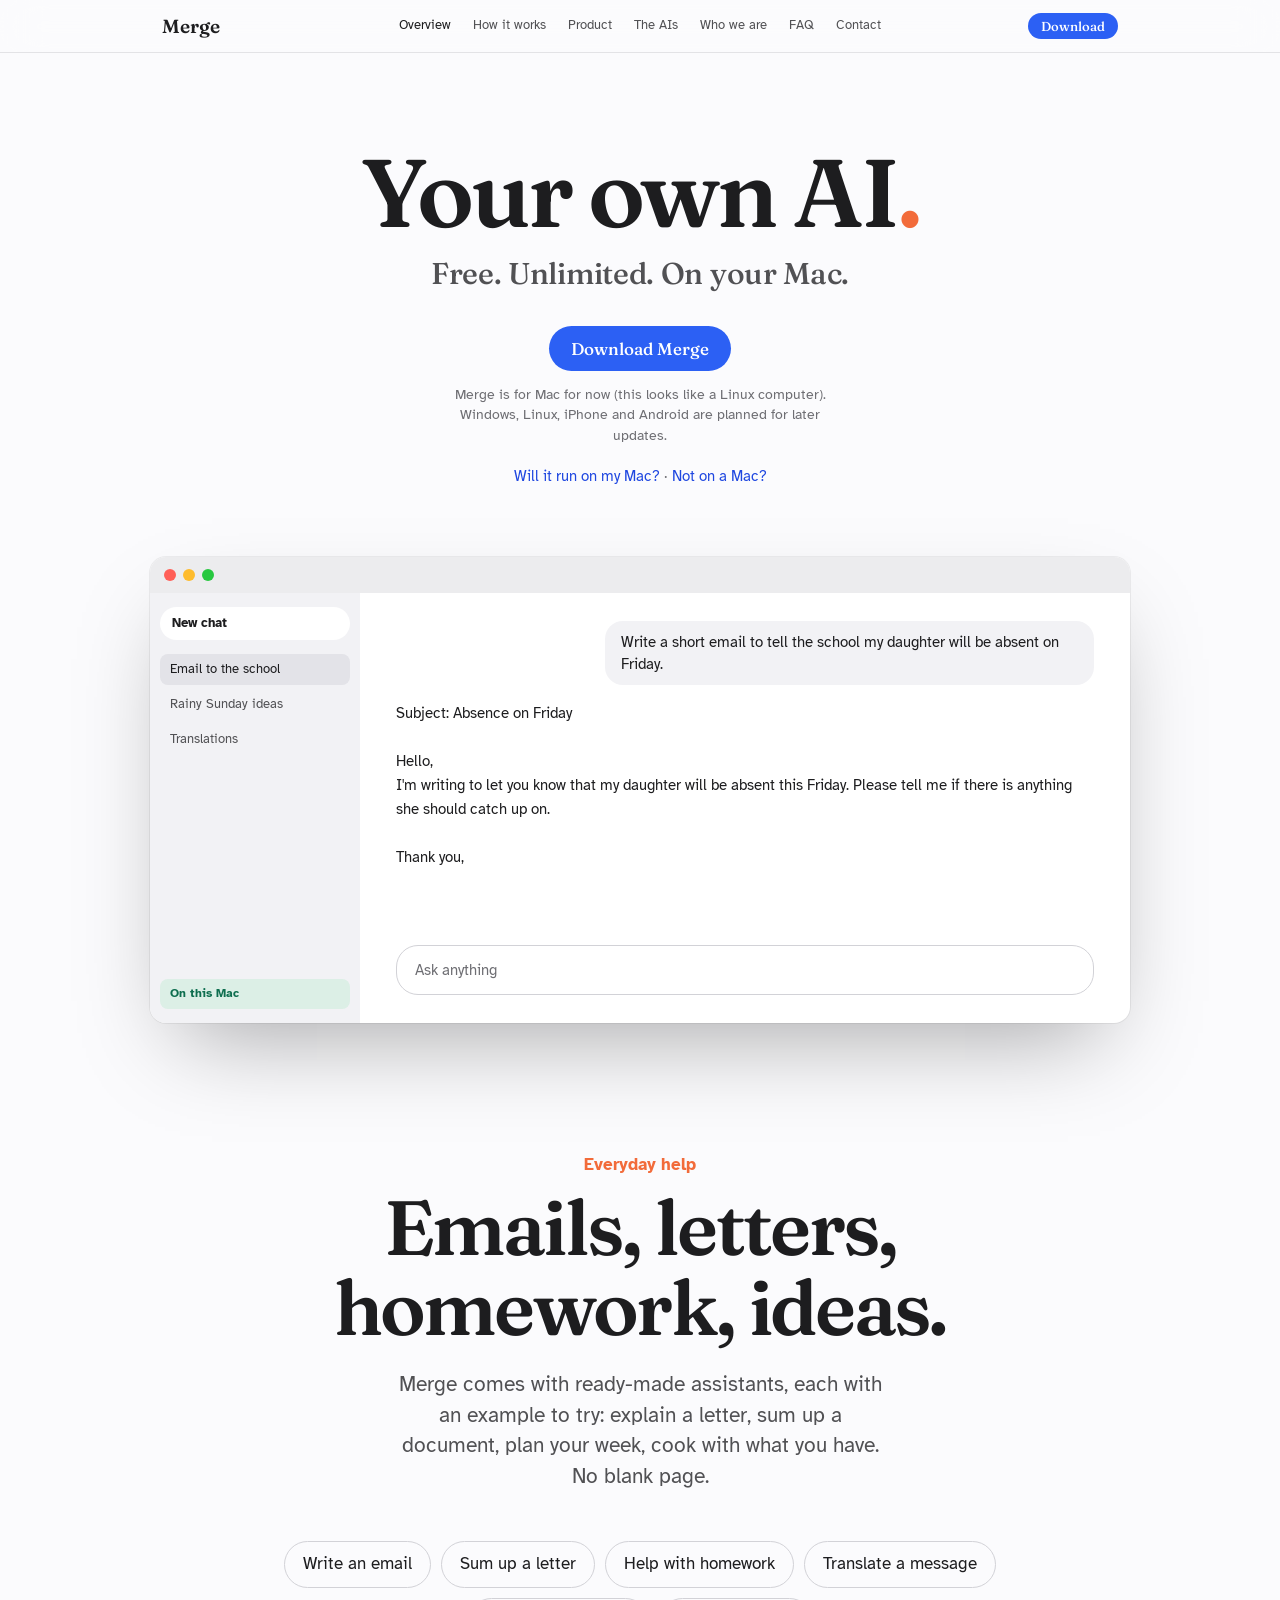
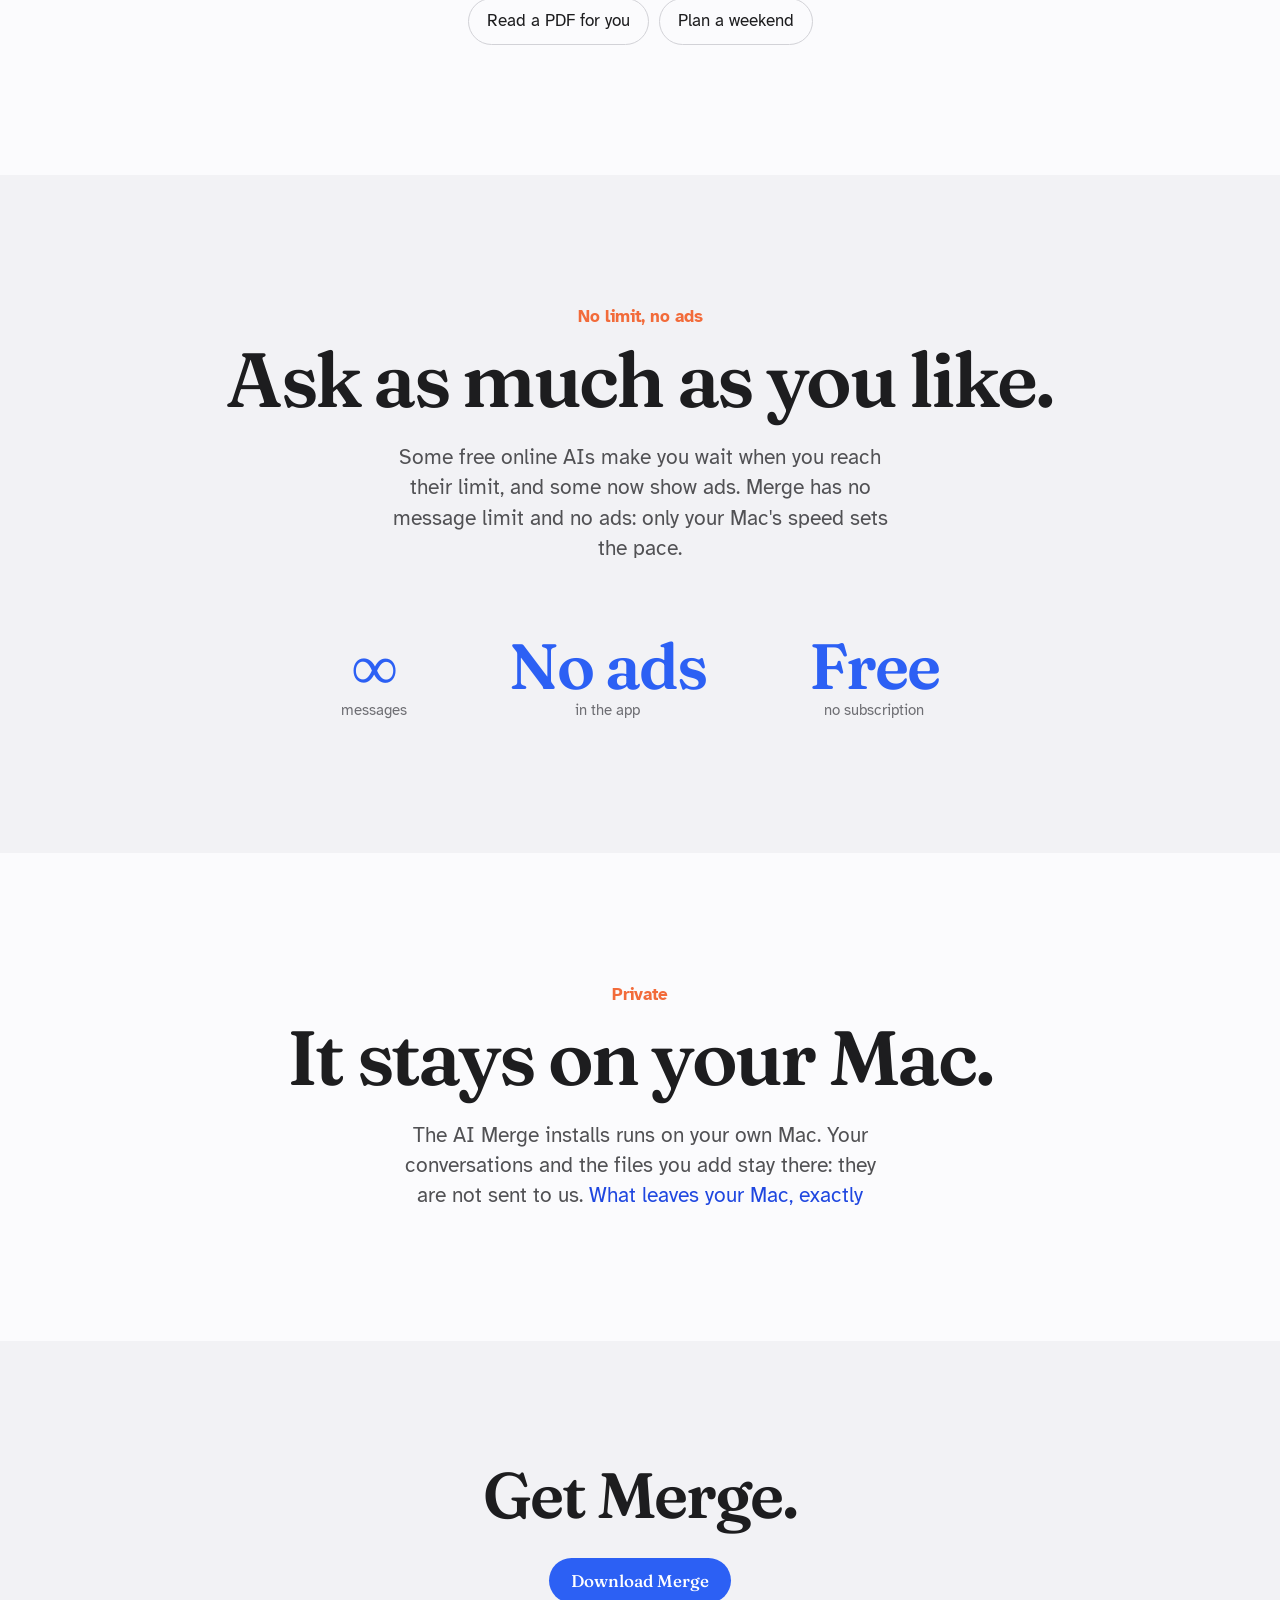
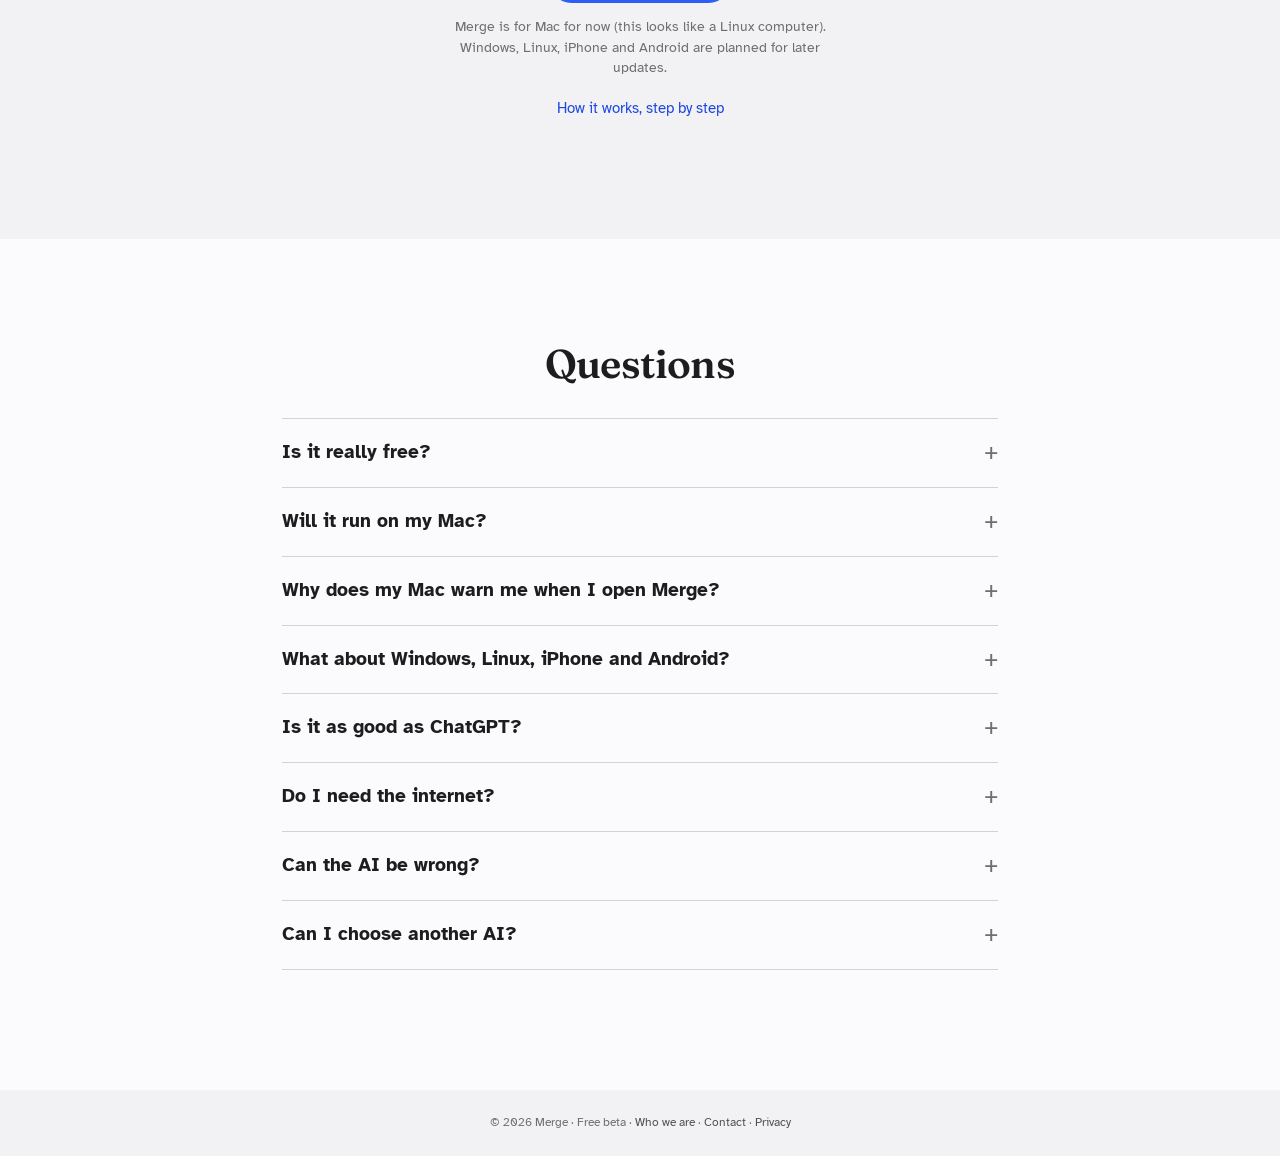
==== Site/index.html @ eee529d0 "Merge website and beta 0.1" ====
<!doctype html>
<html lang="en">
<head>
<meta charset="utf-8">
<meta name="viewport" content="width=device-width, initial-scale=1, viewport-fit=cover">
<title>Merge · Your own AI</title>
<meta name="description" content="Merge puts a free AI on your Mac. It checks your Mac, suggests the AI that suits it, and installs it. No subscription, no message limit.">
<link rel="icon" type="image/png" sizes="32x32" href="marque/icone-m-32.png">
<link rel="icon" type="image/png" sizes="180x180" href="marque/icone-m-180.png">
<link rel="icon" href="marque/icone-m.svg" type="image/svg+xml">
<link rel="shortcut icon" href="marque/icone-m.ico">
<link rel="apple-touch-icon" href="marque/apple-touch-icon.png?v=202610221938">
<link rel="stylesheet" href="base.css?v=202610221938">
<link rel="stylesheet" href="style.css?v=202610221938">
<link rel="stylesheet" href="programme.css?v=202610221938">
</head>
<body>
<a class="saut" href="#contenu">Skip to content</a>
<header class="barre">
  <div class="barre-in">
    <a class="marque" href="#accueil" aria-label="Merge, home">Merge</a>
    <nav class="liens" aria-label="Site">
      <a href="#accueil">Overview</a>
      <a href="#comment">How it works</a>
      <a href="#produit">Product</a>
      <a href="#ia">The AIs</a>
      <a href="#nous">Who we are</a>
      <a href="#accueil" data-ancre="faq">FAQ</a>
      <a href="#contact">Contact</a>
    </nav>
    <a class="btn petit" href="#installer" data-telecharger>Download</a>
  </div>
</header>

<main id="contenu">

<section id="vue-accueil" class="vue" data-titre="Your own AI" aria-label="Home page">
  <div class="hero">
    <h1>Your own AI<span class="point">.</span></h1>
    <p class="sous">Free. Unlimited. On your Mac.</p>
    <div><a class="btn" href="#installer" data-telecharger>Download Merge</a></div>
    <p class="detecte" data-detecte></p>
    <p class="liens-hero"><a href="#accueil" data-ancre="faq">Will it run on my Mac?</a> · <a href="#telecharger">Not on a Mac?</a></p>
  </div>

  <div class="vitrine apparait">
    <div class="fenetre" role="img" aria-label="The Merge app: a chat where the AI answers on your own Mac">
      <div class="f-barre"><i></i><i></i><i></i></div>
      <div class="f-corps">
        <div class="f-cote"><b>New chat</b><span class="on">Email to the school</span><span>Rainy Sunday ideas</span><span>Translations</span><em>On this Mac</em></div>
        <div class="f-fil"><div class="f-moi">Write a short email to tell the school my daughter will be absent on Friday.</div>
          <div class="f-ia">Subject: Absence on Friday

Hello,
I'm writing to let you know that my daughter will be absent this Friday. Please tell me if there is anything she should catch up on.

Thank you,</div>
          <div class="f-saisie">Ask anything</div></div>
      </div>
    </div>
  </div>

    <section class="bande apparait" aria-labelledby="t-usages">
    <p class="eti">Everyday help</p>
    <h2 id="t-usages">Emails, letters, homework, ideas.</h2>
    <p>Merge comes with ready-made assistants, each with an example to try: explain a letter, sum up a document, plan your week, cook with what you have. No blank page.</p>
    <ul class="usages">
      <li>Write an email</li><li>Sum up a letter</li><li>Help with homework</li><li>Translate a message</li><li>Read a PDF for you</li><li>Plan a weekend</li>
    </ul>
  </section>

  <section class="bande grise apparait" aria-labelledby="t-limite">
    <p class="eti">No limit, no ads</p>
    <h2 id="t-limite">Ask as much as you like.</h2>
        <p>Some free online AIs make you wait when you reach their limit, and some now show ads. Merge has no message limit and no ads: only your Mac's speed sets the pace.</p>
    <div class="chiffres"><div><b>∞</b><span>messages</span></div><div><b>No ads</b><span>in the app</span></div><div><b>Free</b><span>no subscription</span></div></div>
  </section>

  <section class="bande apparait" aria-labelledby="t-maison">
    <p class="eti">Private</p>
    <h2 id="t-maison">It stays on your Mac.</h2>
    <p>The AI Merge installs runs on your own Mac. Your conversations and the files you add stay there: they are not sent to us. <a href="#confidentialite">What leaves your Mac, exactly</a></p>
  </section>

  <section class="telecharger grise" id="obtenir" aria-labelledby="t-fin">
    <h2 id="t-fin">Get Merge.</h2>
    <div><a class="btn" href="#installer" data-telecharger>Download Merge</a></div>
    <p class="detecte" data-detecte></p>
    <p class="config"><a href="#comment">How it works, step by step</a></p>
  </section>

  <section class="faq" id="faq" aria-labelledby="t-faq">
    <h2 id="t-faq">Questions</h2>
    <details><summary>Is it really free?</summary><p>Yes. Merge is free, and so are the AIs it installs: open AIs, free to use, made by companies and research labs such as Mistral AI, Google or IBM. No subscription, no ads.</p></details>
    <details><summary>Will it run on my Mac?</summary><p>Merge needs macOS 14 Sonoma or later, on a Mac with an Apple chip or an Intel chip. When you open Merge, click “Check my Mac”: it tells you, in plain words, what will be quick and what will be slow. 8 GB of memory or more is recommended.</p></details>
    <details><summary>Why does my Mac warn me when I open Merge?</summary><p>Because Merge is a free beta and we haven't paid for Apple's developer program yet ($99 a year), so Apple hasn't checked it. Your Mac then asks you to confirm that you trust it. <a href="#installer">How to open it</a>.</p></details>
    <details><summary>What about Windows, Linux, iPhone and Android?</summary><p>Merge starts on Mac. Windows, Linux, iPhone and Android are planned for later updates.</p></details>
    <details><summary>Is it as good as ChatGPT?</summary><p>No: the big online AIs are still better, especially for hard tasks. A free AI on your Mac handles many everyday tasks, and the more memory your Mac has, the better the AI it can run. This is a beta: we are still testing how well each AI does.</p></details>
    <details><summary>Do I need the internet?</summary><p>Only to download Merge and its AI. After that, Merge works offline. To get recent information, turn on “Web”: Merge then looks things up for your AI, with your OK, in the sources you choose (encyclopedia, news, science). Without it, the AI only knows what it learned when it was made.</p></details>
    <details><summary>Can the AI be wrong?</summary><p>Yes. Like every AI, it can make mistakes or make things up, and a small AI more often. Check what matters, and don't rely on it for medical, legal or money decisions.</p></details>
    <details><summary>Can I choose another AI?</summary><p>Yes. Merge suggests one and shows others that fit your Mac, with what each one does. You can change it later too. <a href="#ia">See all the AIs</a>.</p></details>
  </section>
</section>

<section id="vue-comment" class="vue" data-titre="How it works" aria-label="How it works" hidden>
  <div class="hero court">
    <p class="eti">How it works</p>
    <h1>Check, choose, install<span class="point">.</span></h1>
    <p class="sous">For the curious: what happens after you click Download.</p>
  </div>
  <section class="etapes-detail">
    <div class="etape"><span class="num">1</span><div><h2>You download Merge and open it</h2><p>A small file arrives in your Downloads. Open it.</p></div></div>
    <div class="etape"><span class="num">2</span><div><h2>You click “Check my Mac”</h2><p>Merge looks at the memory, the chip and the free space, then tells you in plain words what your Mac can do well, and what will be slow.</p></div></div>
    <div class="etape"><span class="num">3</span><div><h2>You say what you'll use it for</h2><p>Everyday life, studies, coding, work, languages, health: pick one or more. Merge suggests the AI that suits you best on your Mac, and shows a few others, with what each one does and who made it.</p></div></div>
    <div class="etape"><span class="num">4</span><div><h2>You choose where it goes</h2><p>AIs are big files. Keep them on your Mac or on an external drive.</p></div></div>
    <div class="etape"><span class="num">5</span><div><h2>You click Install</h2><p>Merge tells you the download size first. It downloads your AI from Hugging Face, the big public library of open AIs, not through our servers, and checks each file so a damaged one is never used. If the connection drops, nothing is lost: click Try again to pick up where it stopped.</p></div></div>
    <div class="etape"><span class="num">6</span><div><h2>Merge opens</h2><p>Start chatting. As much as you like.</p></div></div>
  </section>
  <section class="bande grise apparait" aria-labelledby="t-vie">
    <p class="eti">Your privacy</p>
    <h2 id="t-vie">What stays, what leaves.</h2>
    <dl class="vie">
      <div><dt>Your conversations</dt><dd>Stay on your Mac, with the AI Merge installs. The AI runs there, not on our servers.</dd></div>
      <div><dt>Your files</dt><dd>A PDF or a Word file you add is read on your Mac, never sent to us.</dd></div>
      <div><dt>No account</dt><dd>Merge needs no account, and there is no tracking inside the app.</dd></div>
    </dl>
    <p class="config"><a href="#produit" data-vue="produit" data-ancre="vie-privee">See all the privacy settings</a></p>
  </section>
  <section class="telecharger">
    <h2>Ready to try?</h2>
    <div><a class="btn" href="#installer" data-telecharger>Download Merge</a></div>
  </section>
</section>

<section id="vue-produit" class="vue" data-titre="Product" aria-label="Product" hidden>
  <div class="hero court">
    <p class="eti">Product</p>
    <h1>Everything Merge does<span class="point">.</span></h1>
    <p class="sous">A tour of Merge before you install it, in plain words. Merge is a free beta: “In the beta” means a feature is in the app you can download, and is only now being tried with real AIs. Merge starts small, on Mac, and grows with each update. For the technical details, open “Where it comes from” under each feature.</p>
  </div>
  <section class="pf-groupe"><div class="pf-dedans">
    <h2 class="produit-groupe">Getting started</h2>
    <div class="pf-vedette">
      <div class="pf"><p class="pf-etat pf-pret">In the beta</p><h3>What will you use it for?</h3><p class="pf-texte">Tell Merge what you need: everyday life, studies, coding, work, languages, health. It suggests the AI that fits your Mac and your needs best.</p><details class="pf-expert"><summary>Where it comes from</summary><p>Each answer gives points to AIs whose strengths match (writing, documents, code, translation, reasoning). The suggestion is our estimate: we have not measured the AIs ourselves yet.</p></details></div>
      <div class="pf-visuel" aria-hidden="true"><div class="fenetre maquette"><div class="f-barre"><i></i><i></i><i></i></div><div class="mq-corps"><p class="mq-titre">What will you use Merge for?</p>
        <div class="mq-puces"><span class="choisi">Everyday life</span><span>Studies</span><span>Coding</span><span>Work</span><span class="choisi">Languages</span><span>Health and fitness</span></div>
        <p class="mq-note">Suggested for you: an AI that writes well and translates.</p></div></div></div>
    </div>
    <div class="pf-liste">
      <div class="pf"><p class="pf-etat pf-pret">In the beta</p><h3>Merge sets everything up</h3><p class="pf-texte">Merge looks at your Mac, suggests the AI that should suit it best, and installs it once you agree. You can still pick another one. <a href="#comment">Step by step</a></p><details class="pf-expert"><summary>Where it comes from</summary><p>In the app, Merge reads the memory (RAM), the chip and the free disk space from the system. On the website, the preview uses an example Mac.</p><p>The AI files (GGUF format) come straight from Hugging Face, the public library of open AIs, at a fixed version, never through our servers. Each file is checked with its SHA-256 fingerprint. The AI is run by llama.cpp, an open-source engine (MIT license).</p></details></div>
    </div>
  </div></section>
  <section class="pf-groupe grise"><div class="pf-dedans">
    <h2 class="produit-groupe">Chatting with your AI</h2>
    <div class="pf-vedette">
      <div class="pf"><p class="pf-etat pf-pret">In the beta</p><h3>Your documents, with page numbers</h3><p class="pf-texte">Add a PDF or a Word file of a few pages to your question. The AI is asked to answer from it, to give the page it used, and to tell you when the document doesn't say.</p><details class="pf-expert"><summary>Where it comes from</summary><p>PDF and Word (.docx) files, and plain text files, are read inside the app, on your Mac, with no added library. PDF text is split into pages (Word files have no pages, so the AI gives the file name), and the AI is instructed to cite them: a small AI may not always do it. Scanned PDFs (pictures of pages with no text inside) can't be read yet. In this beta, the AI keeps about 8,000 “tokens” in mind (roughly 5 pages of text): a longer document is refused with a clear message.</p></details></div>
      <div class="pf-visuel" aria-hidden="true"><div class="fenetre maquette"><div class="f-barre"><i></i><i></i><i></i></div><div class="mq-corps mq-chat"><p class="mq-fichier">lease.pdf · 4 pages</p>
        <p class="mq-moi">When does the lease end, and what notice do I have to give?</p>
        <div class="mq-ia"><p><span>The lease ends on 30 June 2027.</span> <span class="mq-page">p. 3</span></p><p><span>Three months' notice, by registered letter.</span> <span class="mq-page">p. 4</span></p></div></div></div></div>
    </div>
    <div class="pf-liste">
      <div class="pf"><p class="pf-etat pf-pret">In the beta</p><h3>No message limit</h3><p class="pf-texte">Ask as many questions as you like. The only limit is the speed of your Mac.</p><details class="pf-expert"><summary>Where it comes from</summary><p>Your chats are saved on your Mac, never on our servers. You can rename, search, download (Markdown) or delete them, edit a message, or ask for a new answer.</p></details></div>
      <div class="pf"><p class="pf-etat pf-pret">In the beta</p><h3>Settings that fit each AI</h3><p class="pf-texte">Faster or more careful answers, short or long. With Merge's own AI engine, you only see the settings your AI can really use.</p><details class="pf-expert"><summary>Where it comes from</summary><p>Merge asks the engine what the AI can do (llama.cpp: its chat template and memory size; Ollama: its capabilities) and sends only matching parameters (temperature, max_tokens, reasoning_effort or chat_template_kwargs). With LM Studio or Jan, Merge can only guess from the AI's name, so all the choices stay visible. When a chat is too long for the AI's memory, the oldest messages are left out, and Merge says so.</p></details></div>
      <div class="pf"><p class="pf-etat pf-pret">In the beta</p><h3>Web search, only if you allow it</h3><p class="pf-texte">Turn on “Web” and choose the kind of sources: all, encyclopedia, news or science and health. Merge looks things up for your AI, and the answer shows its sources. Only a few search words leave your Mac.</p><details class="pf-expert"><summary>Where it comes from</summary><p>The AI never goes on the internet by itself. Your AI first turns your question into a few English search words; Merge sends only those words, from your Mac, to the sources you chose: the Wikipedia API, the GDELT Project's news API (headlines of the last 7 days, without the articles), PubMed (the US National Library of Medicine's database of medical and life-science articles) and OpenAlex (an open catalogue of scientific publications). All are official, free, and need no account. The results are given to your AI with your question, and Merge asks it to treat them as text to read, not as orders. If your AI can't pick search words, Merge doesn't search: your question itself is never sent. No key, no account, nothing goes through our servers. Each search is listed in “What leaves this device”.</p></details></div>
      <div class="pf"><p class="pf-etat pf-pret">In the beta</p><h3>Assistants for beginners</h3><p class="pf-texte">Not sure what to ask? Thirteen ready-made assistants, each with an example to try: explain a letter, sum up a document, plan your week, cook with what you have…</p><details class="pf-expert"><summary>Where it comes from</summary><p>Each assistant is a set of instructions written by Merge and given to your AI before your question. Nothing is downloaded.</p></details></div>
    </div>
  </div></section>
  <section class="pf-groupe" id="vie-privee"><div class="pf-dedans">
    <h2 class="produit-groupe">Privacy and control</h2>
    <div class="pf-vedette">
      <div class="pf"><p class="pf-etat pf-pret">In the beta</p><h3>A log of every connection the chat makes</h3><p class="pf-texte">See, in plain words, every time Merge's chat window connects to something: on your Mac, or on the internet.</p><details class="pf-expert"><summary>Where it comes from</summary><p>Every network request of the chat window is logged with its exact address and sorted by where it went (green: this device, orange: internet). What you send is never kept, only the address. You choose how long the log is kept, and you can download it (JSON). AI downloads are not listed in it yet on Mac.</p></details></div>
      <div class="pf-visuel" aria-hidden="true"><div class="fenetre maquette"><div class="f-barre"><i></i><i></i><i></i></div><div class="mq-corps"><p class="mq-titre">What leaves this device</p>
        <p class="mq-journal"><span class="pt vert"></span><span class="mq-lieu">On this device</span><span>The AI answered your question</span></p>
        <p class="mq-journal"><span class="pt vert"></span><span class="mq-lieu">On this device</span><span>Merge checked which AI is running</span></p>
        <p class="mq-journal"><span class="pt vert"></span><span class="mq-lieu">On this device</span><span>The AI wrote an answer</span></p></div></div></div>
    </div>
    <div class="pf-liste">
      <div class="pf"><p class="pf-etat pf-pret">In the beta</p><h3>Your data, your choice</h3><p class="pf-texte">Download your chats, delete them all, or delete the installed AI to free its space, whenever you want. No ads, no subscription, no account.</p><details class="pf-expert"><summary>Where it comes from</summary><p>“Download everything” gives a file (JSON) with all your chats; “Delete all chats” erases them from your Mac.</p></details></div>
    </div>
  </div></section>
  <section class="pf-groupe grise" id="plus-tard"><div class="pf-dedans">
    <h2 class="produit-groupe">Coming in an update</h2>
    <p class="pf-texte">These are built or planned, but not in the first version of Merge. They will come one by one, each checked before it reaches you.</p>
    <div class="pf-liste">
      <div class="pf"><p class="pf-etat pf-prevu">Coming in an update</p><h3>Windows, Linux, iPhone and Android</h3><p class="pf-texte">Merge starts on Mac. The other devices come next.</p></div>
      <div class="pf"><p class="pf-etat pf-prevu">Coming in an update</p><h3>More languages</h3><p class="pf-texte">Merge is in English for now. French and Spanish come next.</p></div>
      <div class="pf"><p class="pf-etat pf-prevu">Coming in an update</p><h3>Images, Excel and PowerPoint</h3><p class="pf-texte">Ask a question about a photo with an AI that can see, and add spreadsheets and slides to your questions.</p></div>
      
      <div class="pf"><p class="pf-etat pf-prevu">Coming in an update</p><h3>Voice</h3><p class="pf-texte">Listen to the answers and speak your questions.</p></div>
      <div class="pf"><p class="pf-etat pf-prevu">Coming in an update</p><h3>Packs for your job, and your own assistants</h3><p class="pf-texte">Ready-made helpers for teaching, law, code, care, quotes and invoices…, and assistants you create yourself.</p></div>
      <div class="pf"><p class="pf-etat pf-prevu">Coming in an update</p><h3>Projects and scheduled requests</h3><p class="pf-texte">Keep chats and files on the same topic together, and have a request sent at a set time.</p></div>
      <div class="pf"><p class="pf-etat pf-prevu">Coming in an update</p><h3>Family rules</h3><p class="pf-texte">A profile per child, with rules that fit their age, locked with a parent code.</p></div>
      <div class="pf"><p class="pf-etat pf-prevu">Coming in an update</p><h3>Your computer's AI on your phone</h3><p class="pf-texte">Chat with your computer's AI from your phone, with your chats on all your devices, and folders shared with friends.</p></div>
      <div class="pf"><p class="pf-etat pf-prevu">Coming in an update</p><h3>Lock your chats, and Offline only</h3><p class="pf-texte">Encrypt your chats with a secret phrase, and one switch so the chat never goes on the internet.</p></div>
      <div class="pf"><p class="pf-etat pf-prevu">Not built yet</p><h3>One AI for the whole home</h3><p class="pf-texte">A small box bought once, that runs a bigger AI for the whole family.</p></div>
      <div class="pf"><p class="pf-etat pf-prevu">Not built yet</p><h3>Tools from the community</h3><p class="pf-texte">A catalogue of tools made by developers for every job, each reviewed by us before it is offered in Merge. You will choose what to add.</p></div>
    </div>
  </div></section>
  <section class="telecharger">
    <h2>Want to try it?</h2>
    <div><a class="btn" href="#installer" data-telecharger>Download Merge</a></div>
  </section>
</section>

<section id="vue-ia" class="vue" data-titre="The AIs" aria-label="The AIs" hidden>
  <div class="hero court">
    <p class="eti">The AIs</p>
    <h1>Merge picks one for you<span class="point">.</span></h1>
    <p class="sous">Here are the free AIs Merge knows, sorted by the Mac they need. You can always choose another one. Some of them can also see images: Merge will use this in an update.</p>
  </div>
  <div class="ia-barre" role="search">
    <label class="ia-loupe"><span class="cache-ecran">Search the AIs</span><input id="ia-cherche" type="search" placeholder="Search" autocomplete="off"></label>
    <label class="ia-menu"><span>Good at</span><select id="ia-usage"></select></label>
    <label class="ia-menu"><span>Made in</span><select id="ia-pays"></select></label>
    <label class="ia-menu"><span>Sort by</span><select id="ia-tri"></select></label>
    <p class="ia-compte" id="ia-compte" aria-live="polite"></p>
  </div>
  <div id="ia-liste" class="ia-liste"></div>
  <dialog class="ia-fiche" id="ia-fiche" aria-labelledby="ia-fiche-titre"><div id="ia-fiche-corps"></div></dialog>
</section>

<section id="vue-nous" class="vue" data-titre="Who we are" aria-label="Who we are" hidden>
  <div class="hero court">
    <p class="eti">Who we are</p>
    <h1>Good AI can be free. It should stay free<span class="point">.</span></h1>
    <p class="sous">Why Merge exists, how it works, and where it is going.</p>
  </div>
  <section class="nous">
    <h2>Hi, I'm Matthew</h2>
    <p>I'm a student with a passion for new technology and artificial intelligence, and I'm building Merge. It started with something I kept seeing: people paying for an AI every month, or putting up with limits and ads, without knowing that excellent AIs are now free, open, and able to run on the computer they already own.</p>
    <p>You don't need AI every day. But there are moments when it makes a real difference: a letter to write, a document to understand, a lesson to revise, a question late at night. My goal is simple: put that help within everyone's reach, whatever their budget and whatever their device.</p>

    <h2>What Merge does, and what it doesn't</h2>
    <p>Merge doesn't build AIs. Labs and research teams around the world publish open AIs that anyone may use, each under its own license. Merge finds the one that should suit your device and your needs, by our honest estimate, installs it, then gets out of the way. You can always choose another one, and see who made each AI and where it comes from.</p>


    <h2>How Merge pays for itself</h2>
    <p>Today, it doesn't. Merge is completely free: no subscription, no ads, no account needed, no message limit. Later, we plan to offer optional things you pay for once, such as the home box described below, never a subscription. The plan is for the app to stay free.</p>

        <h2>A beta, said plainly</h2>
    <p>This first version is a free beta, for people who like to try things early. It has not been reviewed by outside experts yet. We plan to have lawyers review what Merge promises and how it handles your data, and security experts review the app and its downloads. When they have, we will say who checked what.</p>
    <p>Until then, here is what we can say for sure: Merge needs no account, shows no ads, and doesn't send your conversations or your files to us. If something goes wrong, <a href="#contact">tell us</a>: we read everything.</p>

    <h2>Where we're going</h2>
    <p>Merge starts small: one free AI on your Mac. Then, update after update, we plan to add Windows, Linux, iPhone and Android, more languages, and the features listed in “Coming in an update”. We will always say clearly what works and what doesn't. Two principles will not change: your AI runs on hardware you own, and nothing leaves it without your OK. No subscription, ever.</p>

    <h3>A personal AI server for your home</h3>
    <p>Later, we plan for a computer you already have to serve the whole household, each person with their own chats, on their phone too. Then a small box bought once could do the same with a much larger AI, so that even a small phone gets its answers.</p>
    <p class="config"><a href="#produit" data-vue="produit" data-ancre="plus-tard">See what comes next</a></p>

    <h3>Connected devices, and tools built by the community</h3>
    <p>We then want to develop a range of connected devices with sensors, such as a health wristband, designed to work with your own AI, with your data staying on your devices.</p>
    <p>We also want to open Merge to communities of developers, so that the best minds in AI can build the best tools: new skills for your AI, tools for every profession, models for these devices. You will choose what to install. Before any of these tools is offered for download in Merge, we will review it. That way, the best of the AI community reaches everyone, safely.</p>

    <p class="signe">Matthew Pagniez, founder of Merge</p>
    <p class="config"><a href="#contact">Contact us</a></p>
  </section>
</section>

<section id="vue-contact" class="vue" data-titre="Contact" aria-label="Contact" hidden>
  <div class="hero court">
    <p class="eti">Contact</p>
    <h1>Write to us<span class="point">.</span></h1>
    <p class="sous">A question, a bug, an idea? Merge is a beta, and your messages decide what we fix first.</p>
    <div><a class="btn" href="mailto:pagniezmatthieu20@gmail.com?subject=Merge%20beta">Send an email</a></div>
    <p class="config"><span class="contact">pagniezmatthieu20@gmail.com</span></p>
  </div>
  <section class="nous">
    <h2>If something goes wrong</h2>
    <p>Tell us what you clicked, what you saw, and which Mac you have (Apple menu › About This Mac: the chip, the memory and the macOS version). A screenshot helps a lot.</p>
    <h2>A security problem?</h2>
    <p>If you think you've found a way to misuse Merge, please write to us before telling anyone else, so we can fix it first. Put “Security” in the subject.</p>
    <h2>What we do with your email</h2>
    <p>We only use it to answer you. We don't add you to a mailing list, and we don't share it. <a href="#confidentialite">Privacy</a>.</p>
  </section>
</section>

<section id="vue-confidentialite" class="vue" data-titre="Privacy" aria-label="Privacy" hidden>
  <div class="hero court">
    <p class="eti">Privacy</p>
    <h1>What leaves your Mac<span class="point">.</span></h1>
    <p class="sous">In short: your conversations and your files stay on your Mac. Here is everything, in plain words.</p>
  </div>
  <section class="nous">
    <h2>In the Merge app</h2>
    <p><b>Your conversations and the files you add</b> stay on your Mac. The AI runs there. They are not sent to us or to anyone else.</p>
    <p><b>No account, no ads, no tracking.</b> The app doesn't measure what you do in it, and doesn't send us any statistics.</p>
    <p><b>Downloading the AI.</b> When you click Install, Merge downloads the AI's files straight from Hugging Face, the public library of open AIs, not through us. Like any website, Hugging Face sees your internet address (IP address) when it sends the files. See <a href="https://huggingface.co/privacy" target="_blank" rel="noopener">Hugging Face's privacy policy</a>.</p>
    <p><b>Web search, only if you turn it on.</b> When “Web” is on (Merge asks your OK the first time), your AI first turns your question into a few search words, and Merge sends only those words, from your Mac, to the sources you chose in the “Web” menu: Wikipedia, the GDELT Project's news database, PubMed and OpenAlex. Like any website, they see the search words and your internet address. See <a href="https://foundation.wikimedia.org/wiki/Policy:Privacy_policy" target="_blank" rel="noopener">Wikipedia</a>, <a href="https://www.gdeltproject.org/about.html" target="_blank" rel="noopener">GDELT</a>, <a href="https://www.nlm.nih.gov/web_policies.html" target="_blank" rel="noopener">PubMed</a> and <a href="https://openalex.org/" target="_blank" rel="noopener">OpenAlex</a>. Your chat and your files are never sent.</p>
    <p><b>The internet otherwise.</b> Merge doesn't connect anywhere else, unless you yourself type the address of another AI program in Settings. In the app, Settings › “What leaves this device” lists every connection the chat window makes.</p>
    <p><b>Deleting everything.</b> In Settings, “Delete all chats” erases your conversations, and you can delete the installed AI to free its space. Do that before moving Merge to the Trash: the AI is a big file kept apart from the app. A few small settings and log files stay in your Library folder.</p>
    <h2>On this website</h2>
    <p>This website has no account, no ads and no tracking tools. The company that hosts it keeps the usual technical logs of visits (internet address, page, time), as every host does.</p>
    <h2>When you write to us</h2>
    <p>We keep your email only to answer you, and we don't share it.</p>
    <h2>Who it's for</h2>
    <p>Merge is meant for adults (18 and over). An AI can be wrong: don't rely on it for medical, legal or money decisions.</p>
    <h2>Your rights</h2>
    <p>The only personal data we may hold is your email, if you write to us. We use it to answer you (our legitimate interest in replying), and we delete it at the latest 12 months after our last exchange. You can ask us at any time to see it or delete it. If you are in the European Union, you can also complain to your data protection authority (in France, the CNIL). Our email is handled by Google (Gmail) and this website by its host, both in the United States.</p>
    <h2>Legal notice</h2>
    <p>Merge is published by Matthieu Pagniez, an individual, contact <span class="contact">pagniezmatthieu20@gmail.com</span>. Website host: GitHub, Inc., 88 Colin P. Kelly Jr. Street, San Francisco, CA 94107, United States.</p>
    <p>Merge is a free beta, provided “as is”, without any warranty. The AIs it installs are made by others and come with their own licenses, shown in the app and on the AIs page.</p>
    <p class="config">Last updated October 22, 2026. Questions: <a href="#contact">contact us</a>.</p>
  </section>
</section>

<section id="vue-telecharger" class="vue" data-titre="Download" aria-label="Download" hidden>
  <div class="hero court">
    <p class="eti">Download</p>
    <h1>Get Merge<span class="point">.</span></h1>
    <p class="sous">Merge is for Mac for now. Windows, Linux, iPhone and Android are planned for later updates.</p>
    <div><a class="btn" href="#installer" data-telecharger="choix">Download for Mac</a></div>
    <p class="config" data-config>Free beta for Mac: macOS 14 or later, Apple chip or Intel. 8 GB of memory or more recommended.</p>
    <p class="config"><a href="#installer">See what happens when you open Merge</a></p>
  </div>
</section>

<section id="vue-installer" class="vue" data-titre="Get Merge" aria-label="Get Merge" hidden>
    <div class="etape-appareil" data-etape-appareil>
    <div class="hero court">
      <p class="eti">Get Merge</p>
      <h1 class="titre-etape" tabindex="-1" data-app-titre>Your Mac<span class="point">.</span></h1>
      <p class="config app-choix" data-app-choix hidden></p>
      <p class="sous" data-app-sous></p>
      <ol class="app-etapes" data-app-etapes></ol>
      <div class="app-boutons"><a class="btn" href="#installer" data-app-telecharger>Download Merge for Mac</a></div>
      <p class="config" data-app-note></p>
      <p class="config"><a href="#telecharger">Not on a Mac?</a></p>
    </div>
        <section class="ouvrir-merge" id="ouvrir" aria-labelledby="t-ouvrir">
      <h2 id="t-ouvrir">The first time you open it.</h2>
      <p class="config">Merge is a free beta that Apple hasn't checked yet (that needs a $99-a-year developer account we don't have yet). So the first time, your Mac asks you to confirm that you trust it. You only do this once.</p>
      <ol class="app-etapes">
        <li><span class="num">1</span><span><b>Open the downloaded file</b><small>Merge-Mac-beta.dmg, in your Downloads. Drag Merge into the Applications folder.</small></span></li>
        <li><span class="num">2</span><span><b>Double-click Merge in Applications</b><small>Your Mac says it can't check Merge. Click Done or Cancel (not Move to Trash).</small></span></li>
        <li><span class="num">3</span><span><b>Open System Settings › Privacy &amp; Security</b><small>Scroll down to the Security section: next to “Merge was blocked”, click Open Anyway, then confirm with your password. Do it soon after step 2: the button only stays for a while.</small></span></li>
        <li><span class="num">4</span><span><b>Merge opens</b><small>Click “Check my Mac”. From now on, Merge opens normally.</small></span></li>
      </ol>
      <p class="config">On macOS 14 Sonoma, you can instead Control-click Merge in Applications, choose Open, then Open again.</p>
      <p class="config empreinte" data-app-empreinte></p>
    </section>
    <section class="dans-appli" aria-labelledby="t-appli">
      <h2 id="t-appli">Then, inside the app.</h2>
      <p class="config">This is what the app shows once it's on your Mac. Try it here: nothing is downloaded.</p>
      <div class="programme" id="programme"></div>
      <p class="config prog-note"></p>
    </section>
  </div>
</section>

</main>


<footer class="pied">© 2026 Merge · Free beta · <a href="#nous">Who we are</a> · <a href="#contact">Contact</a> · <a href="#confidentialite">Privacy</a></footer>


<script src="telechargement.js?v=202610221938"></script>
<script src="langues.js?v=202610221938"></script>
<script src="icones.js?v=202610221938"></script>
<script src="tailles.js?v=202610221938"></script>
<script src="donnees.js?v=202610221938"></script>
<script src="programme.js?v=202610221938"></script>
<script src="site.js?v=202610221938"></script>
</body>
</html>
---- Site/base.css ----
@font-face { font-family: Fraunces; font-style: normal; font-weight: 100 900; font-display: swap; src: url(polices/fraunces-latin-wght-normal.woff2) format("woff2"); unicode-range: U+0000-00FF, U+0131, U+0152-0153, U+02BB-02BC, U+02C6, U+02DA, U+02DC, U+0304, U+0308, U+0329, U+2000-206F, U+20AC, U+2122, U+2191, U+2193, U+2212, U+2215, U+FEFF, U+FFFD; }
@font-face { font-family: Fraunces; font-style: normal; font-weight: 100 900; font-display: swap; src: url(polices/fraunces-latin-ext-wght-normal.woff2) format("woff2"); unicode-range: U+0100-02BA, U+02BD-02C5, U+02C7-02CC, U+02CE-02D7, U+02DD-02FF, U+0304, U+0308, U+0329, U+1D00-1DBF, U+1E00-1E9F, U+1EF2-1EFF, U+2020, U+20A0-20AB, U+20AD-20C0, U+2113, U+2C60-2C7F, U+A720-A7FF; }
@font-face { font-family: "Atkinson Hyperlegible"; font-style: normal; font-weight: 400; font-display: swap; src: url(polices/atkinson-hyperlegible-latin-400-normal.woff2) format("woff2"); unicode-range: U+0000-00FF, U+0131, U+0152-0153, U+02BB-02BC, U+02C6, U+02DA, U+02DC, U+0304, U+0308, U+0329, U+2000-206F, U+20AC, U+2122, U+2191, U+2193, U+2212, U+2215, U+FEFF, U+FFFD; }
@font-face { font-family: "Atkinson Hyperlegible"; font-style: normal; font-weight: 400; font-display: swap; src: url(polices/atkinson-hyperlegible-latin-ext-400-normal.woff2) format("woff2"); unicode-range: U+0100-02BA, U+02BD-02C5, U+02C7-02CC, U+02CE-02D7, U+02DD-02FF, U+0304, U+0308, U+0329, U+1D00-1DBF, U+1E00-1E9F, U+1EF2-1EFF, U+2020, U+20A0-20AB, U+20AD-20C0, U+2113, U+2C60-2C7F, U+A720-A7FF; }
@font-face { font-family: "Atkinson Hyperlegible"; font-style: normal; font-weight: 700; font-display: swap; src: url(polices/atkinson-hyperlegible-latin-700-normal.woff2) format("woff2"); unicode-range: U+0000-00FF, U+0131, U+0152-0153, U+02BB-02BC, U+02C6, U+02DA, U+02DC, U+0304, U+0308, U+0329, U+2000-206F, U+20AC, U+2122, U+2191, U+2193, U+2212, U+2215, U+FEFF, U+FFFD; }
@font-face { font-family: "Atkinson Hyperlegible"; font-style: italic; font-weight: 400; font-display: swap; src: url(polices/atkinson-hyperlegible-latin-400-italic.woff2) format("woff2"); unicode-range: U+0000-00FF, U+0131, U+0152-0153, U+02BB-02BC, U+02C6, U+02DA, U+02DC, U+0304, U+0308, U+0329, U+2000-206F, U+20AC, U+2122, U+2191, U+2193, U+2212, U+2215, U+FEFF, U+FFFD; }

:root {
  --fond: #fbfbfd; --fond-2: #f2f2f5; --carte: #ffffff; --encre: #1d1d1f; --encre-2: #515154; --gris: #6e6e73; --ligne: #d2d2d7;
  --bleu: #2c60f4; --bleu-h: #1f4bd8; --lien: #1f47e0; --eti: #b93d12; --orange: #f26b3a; --choisi: #ffffff; --bleu-doux: #e8eeff;
  --ok: #0e6e4f; --ok-fond: #dcefe6; --crit: #c62f27; --crit-fond: #fbe5e3; --avis-fond: #fbf0dc; --avis: #8a4f00;
  --ombre: 0 40px 90px -30px rgba(0, 0, 0, .35), 0 0 0 1px rgba(0, 0, 0, .06);
    --titre: Fraunces, Georgia, "Times New Roman", serif;
  --texte: "Atkinson Hyperlegible", -apple-system, BlinkMacSystemFont, "Segoe UI", system-ui, sans-serif;
  color-scheme: light;
}
@media (prefers-color-scheme: dark) {
  :root {
    --fond: #1d1d1f; --fond-2: #2a2a2d; --carte: #2a2a2d; --encre: #f5f5f7; --encre-2: #e8e8ed; --gris: #a1a1a6; --ligne: #424245;
    --lien: #2997ff; --eti: #ff8a5c; --choisi: #3a3a3c; --bleu-doux: #1c2b5a;
    --ok: #3cc48d; --ok-fond: #12352a; --crit: #ff7a6e; --crit-fond: #3d1a19; --avis-fond: #3a2c10; --avis: #f2b347;
    --ombre: 0 40px 90px -30px rgba(0, 0, 0, .8), 0 0 0 1px rgba(255, 255, 255, .08);
    color-scheme: dark;
  }
}

* { box-sizing: border-box; }
[hidden] { display: none !important; }
html { scroll-padding-top: 70px; }
body { margin: 0; background: var(--fond); color: var(--encre); font: 17px/1.47 var(--texte); -webkit-font-smoothing: antialiased; }
a { color: var(--lien); text-decoration: none; }
a:hover { text-decoration: underline; }
:focus-visible { outline: 2px solid var(--bleu); outline-offset: 3px; }
[tabindex="-1"]:focus { outline: none; }
.saut { position: absolute; left: -999px; top: 8px; z-index: 50; background: var(--carte); padding: 8px 14px; border-radius: 999px; }
.saut:focus { left: 16px; }
.ico { display: inline-block; width: 1.1em; height: 1.1em; flex: none; vertical-align: -.18em; fill: none; stroke: currentColor; stroke-width: 1.8; stroke-linecap: round; stroke-linejoin: round; }
.cache-ecran { position: absolute; width: 1px; height: 1px; overflow: hidden; clip: rect(0 0 0 0); white-space: nowrap; }
.point { color: var(--orange); }

.btn { display: inline-flex; align-items: center; justify-content: center; gap: 9px; border: 0; border-radius: 980px; background: var(--bleu); color: #fff; font: 500 17px var(--titre); padding: 12px 22px; cursor: pointer; white-space: nowrap; transition: background .2s, transform .15s; }
.btn:hover { background: var(--bleu-h); text-decoration: none; }
.btn:active { transform: scale(.98); }
.btn.petit { font-size: 13px; padding: 5px 13px; }
.btn.discret { background: var(--fond-2); color: var(--encre); }
.btn.discret:hover { background: var(--ligne); }
@media (prefers-color-scheme: dark) { .btn.discret { background: #3a3a3c; } .btn.discret:hover { background: #48484a; } }
.btn[aria-disabled="true"] { opacity: .5; pointer-events: none; }
.lien-btn { border: 0; background: none; padding: 0; color: var(--lien); font: inherit; cursor: pointer; }
.lien-btn:hover { text-decoration: underline; }

:root { --eti: var(--orange); }
@media (prefers-color-scheme: dark) { :root { --eti: var(--orange); } }
---- Site/style.css ----
.barre { position: sticky; top: 0; z-index: 20; background: color-mix(in srgb, var(--fond) 78%, transparent); backdrop-filter: saturate(1.8) blur(20px); -webkit-backdrop-filter: saturate(1.8) blur(20px); border-bottom: 1px solid color-mix(in srgb, var(--ligne) 60%, transparent); }
.barre-in { max-width: 1000px; margin: 0 auto; min-height: 52px; padding: 0 max(22px, env(safe-area-inset-right)) 0 max(22px, env(safe-area-inset-left)); display: flex; align-items: center; gap: 28px; }
.marque { display: flex; align-items: center; gap: 8px; font: 600 19px var(--titre); color: var(--encre); }
.marque:hover { text-decoration: none; }
.liens { display: flex; gap: 22px; margin-left: auto; font-size: 13px; }
.liens a { color: var(--encre-2); }
.liens a:hover { color: var(--encre); text-decoration: none; }
.liens a[aria-current="page"] { color: var(--encre); }


.hero { text-align: center; padding: 90px 22px 40px; display: flex; flex-direction: column; align-items: center; }
.hero.court { padding: 90px 22px 30px; }
.hero h1 { font: 600 clamp(48px, 8vw, 96px)/1.03 var(--titre); letter-spacing: -.035em; margin: 0 0 14px; }
.hero.court h1 { font-size: clamp(42px, 6.4vw, 76px); max-width: 16ch; }
.hero .sous { font: 500 clamp(22px, 2.6vw, 30px)/1.2 var(--titre); letter-spacing: -.01em; color: var(--encre-2); margin: 0 0 34px; max-width: 26ch; }
.hero.court .sous { font-size: clamp(19px, 2vw, 23px); max-width: 44ch; }
.hero .eti, .bande .eti { font-size: 17px; font-weight: 600; color: var(--eti); margin: 0 0 10px; }
.liens-hero { margin: 18px 0 0; font-size: 15px; color: var(--gris); }

.app-etapes { list-style: none; margin: 0 auto 30px; padding: 0; max-width: 520px; display: grid; gap: 14px; text-align: left; }
.app-etapes li { display: grid; grid-template-columns: 34px minmax(0, 1fr); gap: 14px; align-items: start; font-size: 17px; }
.app-etapes .num { width: 30px; height: 30px; border-radius: 50%; display: grid; place-items: center; font: 600 15px var(--titre); background: var(--fond-2); color: var(--encre); }
.app-etapes b { display: block; }
.app-etapes small { display: block; color: var(--encre-2); font-size: 15px; }
.site-besoins { max-width: 620px; margin: 0 auto 22px; }
.app-boutons { display: flex; flex-wrap: wrap; justify-content: center; gap: 10px; }
.site-suite { display: flex; justify-content: center; gap: 10px; }
.titre-etape { font: 600 clamp(34px, 4.4vw, 52px)/1.08 var(--titre); letter-spacing: -.025em; margin: 0 0 14px; }
.etape-appareil { border-top: 1px solid var(--ligne); }
.app-choix { color: var(--encre); font-weight: 500; margin: -10px auto 26px; }
.dans-appli { text-align: center; padding: 20px 0 0; border-top: 1px solid var(--ligne); max-width: 1000px; margin: 0 auto; }
@media (max-width: 760px) { .site-besoins { grid-template-columns: minmax(0, 1fr); } }
.dans-appli h2 { font: 600 clamp(28px, 3.4vw, 40px)/1.1 var(--titre); letter-spacing: -.02em; margin: 60px 0 6px; }
.ouvrir-merge { text-align: center; padding: 20px 22px 60px; border-top: 1px solid var(--ligne); max-width: 1000px; margin: 0 auto; }
.ouvrir-merge h2 { font: 600 clamp(28px, 3.4vw, 40px)/1.1 var(--titre); letter-spacing: -.02em; margin: 60px 0 6px; }
.ouvrir-merge .config { margin-bottom: 26px; }
.ouvrir-merge .empreinte { font-size: 12px; overflow-wrap: anywhere; }

.pas-encore { color: var(--gris); font-size: 15px; white-space: nowrap; }
.detecte { color: var(--gris); font-size: 14px; margin: 14px auto 0; max-width: 46ch; }

.vitrine { padding: 30px 22px 0; }
.fenetre { max-width: 980px; margin: 0 auto; border-radius: 16px; overflow: hidden; background: #fff; box-shadow: var(--ombre); color: #1d1d1f; }
.f-barre { height: 36px; background: #ececee; display: flex; align-items: center; gap: 7px; padding: 0 14px; }
.f-barre i { width: 12px; height: 12px; border-radius: 50%; background: #ff5f57; } .f-barre i:nth-child(2) { background: #febc2e; } .f-barre i:nth-child(3) { background: #28c840; }
.f-corps { display: grid; grid-template-columns: 210px minmax(0, 1fr); height: 430px; }
.f-cote { background: #f2f2f5; padding: 14px 10px; font-size: 13px; display: flex; flex-direction: column; gap: 4px; }
.f-cote b { background: #fff; border-radius: 999px; padding: 7px 12px; margin-bottom: 10px; font-weight: 600; }
.f-cote span { padding: 6px 10px; border-radius: 8px; color: #515154; }
.f-cote span.on { background: #e3e3e8; color: #1d1d1f; }
.f-cote em { margin-top: auto; font-style: normal; color: #0e6e4f; background: #dcefe6; border-radius: 8px; padding: 6px 10px; font-weight: 600; font-size: 12px; }
.f-fil { padding: 28px 36px; display: flex; flex-direction: column; gap: 16px; font-size: 15px; min-width: 0; }
.f-moi { align-self: flex-end; background: #f2f2f5; border-radius: 18px; padding: 10px 16px; max-width: 70%; }
.f-ia { white-space: pre-line; line-height: 1.6; }
.f-saisie { margin-top: auto; border: 1px solid #d2d2d7; border-radius: 22px; padding: 13px 18px; color: #6e6e73; }

.bande { padding: 130px 22px; text-align: center; display: flex; flex-direction: column; align-items: center; }
.bande.grise { background: var(--fond-2); }
.bande h2 { font: 600 clamp(40px, 6vw, 80px)/1.04 var(--titre); letter-spacing: -.035em; margin: 0 0 22px; max-width: 16ch; }
.bande > p:not(.eti) { font-size: 21px; line-height: 1.45; color: var(--encre-2); max-width: 36ch; margin: 0; }
.chiffres { display: flex; justify-content: center; gap: clamp(30px, 8vw, 110px); margin-top: 70px; flex-wrap: wrap; }
.chiffres div { text-align: center; }
.chiffres b { display: block; font: 600 clamp(44px, 5vw, 64px)/1 var(--titre); letter-spacing: -.03em; color: var(--bleu); }
.chiffres span { font-size: 15px; color: var(--gris); }
.usages { list-style: none; display: flex; flex-wrap: wrap; justify-content: center; gap: 10px; max-width: 760px; margin: 50px 0 0; padding: 0; }
.usages li { border: 1px solid var(--ligne); border-radius: 999px; padding: 10px 18px; font-size: 17px; }

.faq { max-width: 760px; margin: 0 auto; padding: 100px 22px 120px; }
.faq h2 { font: 600 40px var(--titre); letter-spacing: -.02em; text-align: center; margin: 0 0 30px; }
.faq details { border-top: 1px solid var(--ligne); padding: 20px 0; }
.faq details:last-of-type { border-bottom: 1px solid var(--ligne); }
.faq summary { cursor: pointer; font-size: 19px; font-weight: 600; list-style: none; display: flex; justify-content: space-between; gap: 16px; }
.faq summary::-webkit-details-marker { display: none; }
.faq summary::after { content: "+"; color: var(--gris); font-weight: 400; font-size: 24px; line-height: 1; }
.faq details[open] summary::after { content: "–"; }
.faq p { color: var(--encre-2); margin: 12px 0 0; }

.telecharger { padding: 120px 22px; text-align: center; }
.telecharger.grise { background: var(--fond-2); }
.telecharger .config + .config { margin-top: 6px; }
.telecharger h2 { font: 600 clamp(36px, 5vw, 64px)/1.05 var(--titre); letter-spacing: -.03em; margin: 0 0 30px; }
.config { color: var(--gris); font-size: 15px; margin: 18px auto 0; max-width: 54ch; }

.etapes-detail { max-width: 760px; margin: 0 auto; padding: 40px 22px 110px; display: flex; flex-direction: column; }
.etape { display: grid; grid-template-columns: 56px minmax(0, 1fr); gap: 22px; padding: 30px 0; border-top: 1px solid var(--ligne); }
.etape:last-child { border-bottom: 1px solid var(--ligne); }
.etape .num { width: 44px; height: 44px; border-radius: 50%; display: grid; place-items: center; font: 600 19px var(--titre); background: var(--fond-2); color: var(--encre); }
.etape h2 { font: 600 26px/1.2 var(--titre); letter-spacing: -.015em; margin: 6px 0 8px; }
.etape p { margin: 0; color: var(--encre-2); font-size: 18px; }
.vie { display: grid; grid-template-columns: repeat(3, minmax(0, 1fr)); gap: 40px; max-width: 960px; margin: 50px 0 0; text-align: left; }
.vie dt { font: 600 20px var(--titre); margin-bottom: 8px; }
.vie dd { margin: 0; color: var(--encre-2); }

.ia-liste { max-width: 900px; margin: 0 auto; padding: 10px 22px 120px; }
.ia-groupe { margin-top: 60px; }
.ia-groupe h2 { font: 600 30px var(--titre); letter-spacing: -.02em; margin: 0 0 4px; }
.ia-groupe > p { margin: 0 0 18px; color: var(--gris); font-size: 15px; }
.ia-ligne { display: grid; grid-template-columns: minmax(0, 1fr) auto; gap: 6px 24px; align-items: center; padding: 20px 0; border-top: 1px solid var(--ligne); }
.ia-ligne:last-child { border-bottom: 1px solid var(--ligne); }
.ia-ligne h3 { font: 600 20px var(--titre); margin: 0; display: flex; align-items: center; gap: 10px; flex-wrap: wrap; }
.badge { font: 600 12px var(--texte); color: #fff; background: var(--bleu); border-radius: 999px; padding: 3px 10px; letter-spacing: 0; }
.badge.doux { color: var(--lien); background: var(--bleu-doux); }
.ia-ligne .qui { font-size: 14px; color: var(--gris); margin: 2px 0 6px; }
.ia-ligne .quoi { margin: 0; color: var(--encre-2); font-size: 16px; }
.ia-ligne .bon { margin: 6px 0 0; font-size: 14px; color: var(--encre-2); }
.ia-ligne .taille { font-size: 14px; color: var(--gris); margin: 6px 0 0; }
.ia-ligne .lien-btn { white-space: nowrap; font-size: 15px; }
.ia-note { margin: 40px 0 0; color: var(--gris); font-size: 14px; }
.ia-filtres { max-width: 900px; margin: 0 auto; padding: 0 22px; display: grid; gap: 14px; }
.ia-filtres input[type="search"] { width: 100%; border: 1px solid var(--ligne); background: var(--carte); color: var(--encre); border-radius: 12px; padding: 13px 15px; font: 17px var(--texte); }
.ia-filtres input[type="search"]:focus { outline: 2px solid var(--bleu); outline-offset: 0; border-color: transparent; }
.ia-puces { display: flex; flex-wrap: wrap; gap: 8px; }
.ia-puces button { border: 1px solid var(--ligne); background: var(--carte); color: var(--encre-2); border-radius: 999px; padding: 7px 14px; font: 500 14px var(--texte); cursor: pointer; }
.ia-puces button[aria-pressed="true"] { background: var(--bleu); border-color: var(--bleu); color: #fff; }
.ia-compte { margin: 0; color: var(--gris); font-size: 14px; }
.ia-plus { margin: 18px 0 0; }
.site-metiers { margin-top: 44px; }
.site-metiers .sous { margin-bottom: 18px; }
.ia-groupe h2 .nb { font: 500 16px var(--texte); color: var(--gris); letter-spacing: 0; margin-left: 8px; }

.nous { max-width: 680px; margin: 0 auto; padding: 10px 22px 120px; }
.nous h2 { font: 600 28px/1.2 var(--titre); letter-spacing: -.015em; margin: 48px 0 12px; text-wrap: balance; }
.nous h2:first-child { margin-top: 20px; }
.nous h3 { font: 600 21px/1.25 var(--titre); margin: 28px 0 10px; }
.nous p { color: var(--encre-2); font-size: 18px; line-height: 1.6; margin: 0 0 14px; }
.nous .signe { margin-top: 40px; font: italic 500 20px var(--titre); color: var(--encre); }

.segment { display: inline-flex; flex-wrap: wrap; justify-content: center; max-width: 100%; background: var(--fond-2); border-radius: 12px; padding: 3px; gap: 2px; margin: 0 0 26px; }
.segment button { border: 0; background: none; padding: 9px 22px; border-radius: 9px; font: 500 15px var(--titre); color: var(--encre-2); cursor: pointer; }
.segment button[aria-pressed="true"] { background: var(--choisi); color: var(--encre); box-shadow: 0 1px 3px rgba(0, 0, 0, .15); }

.compte { max-width: 480px; margin: 0 auto; padding: 10px 22px 120px; }
.c-forme h2, .c-carte h2 { font: 600 24px var(--titre); margin: 0 0 6px; }
.c-forme > p, .c-carte > p { color: var(--encre-2); margin: 0 0 20px; }
.champ { display: grid; gap: 6px; margin-bottom: 14px; text-align: left; }
.champ label { font-weight: 600; font-size: 14px; }
.champ input { border: 1px solid var(--ligne); background: var(--carte); color: var(--encre); border-radius: 12px; padding: 13px 15px; font: 17px var(--texte); }
.champ input:focus { outline: 2px solid var(--bleu); outline-offset: 0; border-color: transparent; }
.c-forme .btn { width: 100%; }
p.petit { font-size: 14px; color: var(--gris); margin: 16px 0 0; text-align: center; }
.erreur { color: var(--crit); font-size: 14px; margin: -6px 0 12px; }
.c-carte { text-align: center; }
.c-liste { list-style: none; padding: 0; margin: 0 0 24px; text-align: left; }
.c-liste li { padding: 16px 0; border-top: 1px solid var(--ligne); }
.c-liste li:last-child { border-bottom: 1px solid var(--ligne); }
.c-liste b { display: block; }
.c-liste span { color: var(--encre-2); font-size: 15px; }
.c-bas { display: flex; gap: 10px; justify-content: center; flex-wrap: wrap; }

.pied { background: var(--fond-2); color: var(--gris); font-size: 12px; padding: 24px 22px; text-align: center; }
.pied a { color: var(--encre-2); }
.pied .langues::before { content: " · "; }
.pied .langues a { text-decoration: none; letter-spacing: .04em; }
.pied .langues a:hover { text-decoration: underline; }

.js .apparait { opacity: 0; transform: translateY(30px); transition: opacity .9s cubic-bezier(.2, .7, .2, 1), transform .9s cubic-bezier(.2, .7, .2, 1); }
.js .apparait.vu { opacity: 1; transform: none; }
@media (prefers-reduced-motion: reduce) { *, *::before, *::after { animation: none !important; transition: none !important; } .js .apparait { opacity: 1; transform: none; } }

@media (max-width: 760px) {
  .segment button { padding: 8px 12px; font-size: 14px; }
  .liens { display: none; }
  .barre .btn { margin-left: auto; }
  .hero { padding-top: 60px; }
  .f-corps { grid-template-columns: minmax(0, 1fr); height: auto; min-height: 380px; }
  .f-cote { display: none; }
  .f-fil { padding: 18px; }
  .bande, .telecharger { padding: 90px 22px; }
  .bande { padding: 90px 22px; }
  .vie { grid-template-columns: minmax(0, 1fr); gap: 24px; }
  .ia-ligne { grid-template-columns: minmax(0, 1fr); }
}

.bande > .vie + p.config { margin: 48px auto 0; font-size: 17px; color: var(--gris); max-width: 54ch; }

.barre-in { display: grid; grid-template-columns: 1fr auto 1fr; }
.barre-in .marque { justify-self: start; }
.barre-in .liens { margin-left: 0; justify-self: center; }
.barre-in > .btn { justify-self: end; }

.ia-pays { display: inline-flex; gap: 8px; align-items: center; font-size: 14px; color: var(--encre-2); }

.ia-appareils { justify-self: start; margin: 0; overflow-x: auto; max-width: 100%; flex-wrap: nowrap; }
.ia-appareils button { white-space: nowrap; padding: 8px 14px; font-size: 14px; }
.ia-reglages { display: flex; flex-wrap: wrap; gap: 10px 20px; align-items: center; }
.ia-reglages .ia-compte { margin-left: auto; }
.ia-choix, .ia-tout { margin-top: 44px; }
.ia-choix h2, .ia-tout h2 { font: 600 28px var(--titre); letter-spacing: -.02em; margin: 0 0 4px; }
.ia-choix > p { margin: 0 0 18px; color: var(--gris); font-size: 15px; }
.ia-tout h2 { margin-bottom: 18px; }
.ia-grille { display: grid; grid-template-columns: repeat(auto-fill, minmax(min(100%, 260px), 1fr)); gap: 14px; }
.ia-carte { display: flex; flex-direction: column; gap: 6px; min-width: 0; padding: 18px 18px 14px; background: var(--carte); border: 1px solid var(--ligne); border-radius: 18px; }
.ia-carte.pick { border-color: var(--bleu); box-shadow: 0 0 0 1px var(--bleu) inset; }
.ia-carte-haut { display: flex; align-items: baseline; justify-content: space-between; gap: 8px; }
.ia-carte h3 { font: 600 19px/1.2 var(--titre); margin: 0; overflow-wrap: anywhere; }
.ia-carte .qui { margin: 0; font-size: 13px; color: var(--gris); }
.ia-carte .quoi { margin: 2px 0 4px; font-size: 15px; color: var(--encre-2); flex: 1; }
.ia-usages { display: flex; flex-wrap: wrap; gap: 6px; margin: 0; }
.ia-usage { display: inline-flex; align-items: center; gap: 4px; font-size: 12px; color: var(--encre-2); background: var(--fond-2); border-radius: 999px; padding: 3px 9px; }
.ia-usage .ico { width: 13px; height: 13px; }
.ia-carte-bas { display: flex; justify-content: space-between; align-items: center; gap: 10px; margin-top: 6px; padding-top: 10px; border-top: 1px solid var(--ligne); font-size: 13px; color: var(--gris); }
.ia-carte-bas .lien-btn { font-size: 14px; }
.ia-fiche { width: min(560px, calc(100% - 32px)); max-height: calc(100dvh - 40px); padding: 0; border: 0; border-radius: 22px; background: var(--carte); color: var(--encre); box-shadow: var(--ombre); }
.ia-fiche::backdrop { background: rgba(0, 0, 0, .35); }
#ia-fiche-corps { padding: 24px 26px 22px; display: grid; gap: 12px; }
.fiche-haut { display: flex; justify-content: space-between; align-items: flex-start; gap: 12px; }
.fiche-haut .eti { margin: 0 0 4px; font-size: 13px; }
.fiche-haut h2 { font: 600 30px/1.1 var(--titre); letter-spacing: -.02em; margin: 0; }
.fiche-fermer { border: 0; background: var(--fond-2); border-radius: 50%; width: 32px; height: 32px; display: grid; place-items: center; cursor: pointer; color: var(--encre-2); flex: none; }
.fiche-fermer .ico { width: 16px; height: 16px; }
#ia-fiche-corps .quoi { margin: 0; font-size: 17px; color: var(--encre-2); }
.fiche-infos { display: grid; grid-template-columns: repeat(2, minmax(0, 1fr)); gap: 10px 20px; margin: 6px 0 0; }
.fiche-infos dt { font-size: 12px; color: var(--gris); text-transform: uppercase; letter-spacing: .04em; }
.fiche-infos dd { margin: 2px 0 0; font-size: 15px; }
#ia-fiche-corps h3 { font: 600 18px var(--titre); margin: 8px 0 0; }
.fiche-appareils { list-style: none; padding: 0; margin: 0; display: grid; grid-template-columns: repeat(2, minmax(0, 1fr)); gap: 6px 20px; font-size: 14px; }
.fiche-appareils li { display: flex; justify-content: space-between; border-bottom: 1px solid var(--ligne); padding: 6px 0; }
.fiche-appareils li.non b { color: var(--gris); font-weight: 500; }
.fiche-appareils li.ok b { color: var(--ok); }
#ia-fiche-corps .petit { margin: 0; text-align: left; }
.fiche-bas { display: flex; justify-content: space-between; align-items: center; gap: 12px; flex-wrap: wrap; margin-top: 6px; }
@media (max-width: 520px) { .fiche-infos, .fiche-appareils { grid-template-columns: 1fr; } .ia-reglages .ia-compte { margin-left: 0; } }
.ia-tout h2 .nb { font: 500 16px var(--texte); color: var(--gris); letter-spacing: 0; margin-left: 8px; }

.ia-actions { display: flex; flex-direction: column; align-items: flex-end; gap: 6px; }

.barre-in > .btn { grid-column: 3; }

.ia-barre { max-width: 900px; margin: 0 auto; padding: 14px 22px; display: flex; flex-wrap: wrap; align-items: center; gap: 10px 26px;
  border-top: 1px solid var(--ligne); border-bottom: 1px solid var(--ligne); font-size: 14px; }
.ia-loupe { position: relative; flex: 1 1 180px; max-width: 240px; }
.ia-loupe input { width: 100%; border: 0; background: var(--fond-2); color: var(--encre); border-radius: 9px; padding: 8px 12px 8px 32px; font: 14px var(--texte);
  background-image: url("data:image/svg+xml,%3Csvg xmlns='http://www.w3.org/2000/svg' viewBox='0 0 24 24' fill='none' stroke='%236e6e73' stroke-width='2' stroke-linecap='round'%3E%3Ccircle cx='11' cy='11' r='7'/%3E%3Cpath d='m20 20-3.5-3.5'/%3E%3C/svg%3E");
  background-repeat: no-repeat; background-position: 10px center; background-size: 15px; }
.ia-loupe input:focus { outline: 2px solid var(--bleu); outline-offset: 0; }
.ia-menu { display: inline-flex; align-items: center; gap: 4px; color: var(--gris); }
.ia-menu select { appearance: none; -webkit-appearance: none; border: 0; background: transparent; color: var(--encre); font: 500 14px var(--texte); padding: 4px 16px 4px 2px; cursor: pointer;
  background-image: url("data:image/svg+xml,%3Csvg xmlns='http://www.w3.org/2000/svg' viewBox='0 0 24 24' fill='none' stroke='%236e6e73' stroke-width='2.4' stroke-linecap='round'%3E%3Cpath d='m6 9 6 6 6-6'/%3E%3C/svg%3E");
  background-repeat: no-repeat; background-position: right center; background-size: 12px; }
.ia-menu select:focus-visible { outline: 2px solid var(--bleu); border-radius: 6px; }
.ia-bascule { display: inline-flex; align-items: center; gap: 6px; color: var(--encre); cursor: pointer; }
.ia-barre .ia-compte { margin: 0 0 0 auto; color: var(--gris); }
@media (max-width: 640px) { .ia-loupe { max-width: none; flex-basis: 100%; } .ia-barre .ia-compte { margin-left: 0; } }
.ia-barre { gap: 10px 18px; }
.ia-loupe { max-width: 200px; }
.ia-menu select { max-width: 170px; }
.ia-barre { gap: 8px 14px; max-width: 980px; }
.ia-loupe { max-width: 170px; flex-basis: 150px; }
.ia-menu select { max-width: 150px; }
.ia-menu { gap: 6px; }
#ia-usage { width: 132px; }
#ia-pays { width: 150px; }
#ia-tri { width: 140px; }
.ia-menu select { max-width: none; padding-left: 6px; }
.ia-barre .ia-compte { min-width: 9.5em; text-align: right; white-space: nowrap; }
@media (max-width: 640px) { .ia-barre .ia-compte { text-align: left; } }
.ia-barre { max-width: 1080px; }
.ia-loupe { flex: 0 0 150px; }
#ia-pays { width: 135px; }
#ia-tri { width: 130px; }
.ia-barre .ia-compte { min-width: 7.5em; }

@media (prefers-color-scheme: dark) {
  .fenetre { background: #2c2c2e; color: #f5f5f7; box-shadow: 0 40px 90px -30px rgba(0, 0, 0, .9), 0 0 0 1px rgba(255, 255, 255, .12); }
  .f-barre { background: #3a3a3c; }
  .f-cote { background: #242426; }
  .f-cote b { background: #3a3a3c; color: #f5f5f7; }
  .f-cote span { color: #aeaeb2; }
  .f-cote span.on { background: #3a3a3c; color: #f5f5f7; }
  .f-cote em { color: #3cc48d; background: #12352a; }
  .f-moi { background: #3a3a3c; }
  .f-saisie { border-color: #48484a; color: #98989d; }
}

.pf-groupe { padding: 100px 22px; }
.pf-groupe.grise { background: var(--fond-2); }
.pf-dedans { max-width: 1080px; margin: 0 auto; }
.produit-groupe { font: 600 clamp(32px, 4.4vw, 52px)/1.06 var(--titre); letter-spacing: -.03em; margin: 0 0 40px; text-wrap: balance; }
.pf-vedette { display: grid; grid-template-columns: minmax(0, 1fr) minmax(0, 1.15fr); gap: 64px; align-items: center; }
.pf-vedette + .pf-liste { margin-top: 64px; }
.pf-vedette .pf h3 { font-size: clamp(24px, 2.6vw, 30px); }
.pf-vedette .pf-texte { font-size: 19px; }
.pf-liste { display: grid; grid-template-columns: repeat(auto-fill, minmax(min(100%, 290px), 1fr)); gap: 40px 52px; }
.pf { text-align: left; }
.pf h3 { font: 600 22px/1.22 var(--titre); letter-spacing: -.012em; margin: 6px 0 10px; }
.pf-texte { margin: 0; color: var(--encre-2); font-size: 17px; line-height: 1.47; }
.pf-etat { margin: 0; font-size: 14px; font-weight: 600; color: var(--ok); }
.pf-etat.pf-prevu { color: var(--gris); }
.pf-expert { margin-top: 12px; font-size: 15px; }
.pf-expert summary { cursor: pointer; color: var(--lien); font-weight: 600; width: fit-content; }
.pf-expert summary:hover { text-decoration: underline; }
.pf-expert p { margin: 8px 0 0; color: var(--encre-2); line-height: 1.55; border-left: 2px solid var(--ligne); padding-left: 12px; overflow-wrap: anywhere; }
@media (max-width: 760px) { .pf-groupe { padding: 72px 22px; } .pf-vedette { grid-template-columns: minmax(0, 1fr); gap: 32px; } .pf-vedette + .pf-liste { margin-top: 48px; } }

.maquette { --m-trait: #d2d2d7; --m-bulle: #f2f2f5; --m-doux: #515154; --m-pale: #6e6e73; --m-bleu: #2c60f4; --m-bleu-fond: #e8efff; --m-ok: #0e6e4f;
  max-width: none; font-size: 15px; line-height: 1.45; }
@media (prefers-color-scheme: dark) { .maquette { --m-trait: #48484a; --m-bulle: #3a3a3c; --m-doux: #aeaeb2; --m-pale: #98989d; --m-bleu: #5b8cff; --m-bleu-fond: #1c2b5a; --m-ok: #3cc48d; } }
.mq-corps { padding: 22px 24px 24px; }
.maquette p { margin: 0; }
.mq-titre { font: 600 19px var(--titre); margin-bottom: 14px !important; }
.mq-note { color: var(--m-pale); font-size: 14px; margin-top: 14px !important; }
.mq-puces { display: flex; flex-wrap: wrap; gap: 8px; }
.mq-puces span { border: 1px solid var(--m-trait); border-radius: 999px; padding: 6px 13px; font-size: 14px; }
.mq-puces span.choisi { border-color: var(--m-bleu); background: var(--m-bleu-fond); font-weight: 600; }
.mq-corps.mq-chat { display: flex; flex-direction: column; gap: 12px; }
.mq-fichier { align-self: flex-end; font-size: 13px; color: var(--m-doux); border: 1px solid var(--m-trait); border-radius: 8px; padding: 4px 9px; }
.mq-moi { align-self: flex-end; max-width: 85%; background: var(--m-bulle); border-radius: 18px; padding: 10px 16px; }
.mq-ia p + p { margin-top: 6px; }
.mq-page { display: inline-block; font-size: 13px; font-weight: 600; color: var(--m-bleu); background: var(--m-bleu-fond); border-radius: 6px; padding: 1px 7px; }
.mq-ligne { display: flex; justify-content: space-between; align-items: center; padding: 11px 0; border-top: 1px solid var(--m-trait); }
.mq-inter { width: 38px; height: 23px; border-radius: 999px; background: var(--m-trait); position: relative; flex: none; }
.mq-inter::after { content: ""; position: absolute; top: 3px; left: 3px; width: 17px; height: 17px; border-radius: 50%; background: #fff; }
.mq-inter.oui { background: var(--m-ok); }
.mq-inter.oui::after { left: 18px; }
.mq-journal { display: grid; grid-template-columns: 10px auto minmax(0, 1fr); gap: 10px; align-items: center; padding: 10px 0; border-top: 1px solid var(--m-trait); }
.mq-lieu { font-weight: 600; }
.pt { width: 10px; height: 10px; border-radius: 50%; }
.pt.vert { background: var(--m-ok); } .pt.bleu { background: var(--m-bleu); } .pt.orange { background: var(--orange); }
.schema-distant { display: grid; grid-template-columns: minmax(0, 1.2fr) minmax(0, 1fr) minmax(0, .8fr); gap: 16px; align-items: center; text-align: center; font-size: 15px; color: var(--encre-2); }
.schema-distant p { margin: 12px 0 0; }
.sd-ecran { aspect-ratio: 16 / 10; background: #fff; border: 7px solid #1d1d1f; border-radius: 12px; display: grid; place-items: center; box-shadow: var(--ombre); }
.sd-qr { width: 42%; color: #1d1d1f; background: #fff; padding: 4px; border-radius: 4px; }   .sd-pied { width: 30%; height: 9px; margin: 0 auto; background: var(--gris); border-radius: 0 0 6px 6px; }
.sd-lien { display: flex; flex-direction: column; gap: 10px; align-items: center; }
.sd-trait { width: calc(100% - 12px); margin-right: 12px; height: 2px; position: relative;
  background: repeating-linear-gradient(90deg, var(--bleu) 0 7px, transparent 7px 12px); }
.sd-trait::after { content: ""; position: absolute; right: -12px; top: 50%; transform: translateY(-50%);
  border-left: 12px solid var(--bleu); border-top: 7px solid transparent; border-bottom: 7px solid transparent; }
.sd-tel-ecran { aspect-ratio: 9 / 17; max-width: 130px; margin: 0 auto; background: #fff; border: 6px solid #1d1d1f; border-radius: 20px; padding: 10px 7px; display: flex; flex-direction: column; justify-content: flex-end; gap: 6px; box-shadow: var(--ombre); }
.sd-msg { font-size: 12px; line-height: 1.3; text-align: left; background: #f2f2f5; border-radius: 9px; padding: 5px 7px; align-self: flex-end; color: #1d1d1f; }
.sd-msg.ia { align-self: flex-start; background: transparent; border: 1px solid #d2d2d7; }
@media (prefers-color-scheme: dark) {
  .sd-ecran, .sd-tel-ecran { background: #2c2c2e; border-color: #48484a; }
  .sd-msg { background: #3a3a3c; color: #f5f5f7; } .sd-msg.ia { border-color: #48484a; background: transparent; }
}
@media (max-width: 560px) { .schema-distant { grid-template-columns: minmax(0, 1fr); } .sd-ordi { max-width: 260px; margin: 0 auto; width: 100%; } .sd-trait { width: 2px; height: 40px; margin: 0 0 12px; background: repeating-linear-gradient(180deg, var(--bleu) 0 7px, transparent 7px 12px); } .sd-trait::after { right: auto; left: 50%; top: auto; bottom: -12px; transform: translateX(-50%); border-left: 7px solid transparent; border-right: 7px solid transparent; border-top: 12px solid var(--bleu); border-bottom: 0; } }
---- Site/programme.css ----
.programme { max-width: 620px; margin: 10px auto 0; padding: 0 22px; }
.programme .fen { box-shadow: var(--ombre); }
.prog-note { text-align: center; margin: 22px auto 110px; }
.fen { background: var(--carte); border-radius: 16px; overflow: hidden; }
.fen-barre { display: flex; align-items: center; gap: 8px; padding: 11px 14px; background: var(--fond-2); border-bottom: 1px solid var(--ligne); font-size: 13px; font-weight: 600; color: var(--encre-2); }
.fen-barre .feux { display: flex; gap: 7px; }
.fen-barre .feux i { width: 12px; height: 12px; border-radius: 50%; background: #ff5f57; }
.fen-barre .feux i:nth-child(2) { background: #febc2e; } .fen-barre .feux i:nth-child(3) { background: #28c840; }
.fen-barre .titre { flex: 1; text-align: center; margin-right: 50px; }
.fen-barre.win .titre { margin-right: 0; }
.fen-barre.win .titre { text-align: left; }
.apercu { background: var(--avis-fond); color: var(--avis); font-size: 12.5px; font-weight: 600; padding: 8px 14px; text-align: center; }
.fen-corps { padding: 30px 30px 26px; }
.entete { display: flex; gap: 16px; align-items: center; margin-bottom: 22px; }
.entete .app { width: 56px; height: 56px; border-radius: 15px; background: #2c60f4; color: #fff; display: grid; place-items: center; flex: none; box-shadow: 0 8px 18px -8px rgba(44, 96, 244, .7); }
.entete .app svg { width: 36px; height: 36px; }
.fen-corps h2 { font: 600 22px var(--titre); letter-spacing: -.02em; margin: 0; }
.entete p { margin: 2px 0 0; color: var(--gris); font-size: 14px; }
.bienvenue { text-align: center; padding: 16px 0 6px; }
.bienvenue .app { width: 76px; height: 76px; border-radius: 20px; background: #2c60f4; color: #fff; display: grid; place-items: center; margin: 0 auto 18px; box-shadow: 0 14px 28px -12px rgba(44, 96, 244, .8); }
.bienvenue .app svg { width: 50px; height: 50px; }
.bienvenue h2 { font-size: 26px; margin-bottom: 8px; }
.bienvenue p { color: var(--encre-2); margin: 0 auto 26px; max-width: 34ch; }
.bienvenue .btn { font-size: 17px; padding: 14px 28px; }
.bienvenue small { display: block; margin-top: 14px; color: var(--gris); font-size: 13px; }
.bienvenue .p-langues { margin: 18px 0 0; font-size: 13px; color: var(--gris); max-width: none; }
.bienvenue .p-langues .lien-btn { font-size: 13px; }
.bienvenue .p-langues [aria-current] { color: var(--encre-2); font-weight: 600; }
.verif { list-style: none; margin: 0 0 6px; padding: 0; }
.verif li { display: grid; grid-template-columns: 26px minmax(0, 1fr) auto; gap: 12px; align-items: center; padding: 13px 0; border-top: 1px solid var(--ligne); color: var(--gris); transition: color .3s; }
.verif li:last-child { border-bottom: 1px solid var(--ligne); }
.verif li b { font-weight: 600; color: inherit; text-align: left; }
.verif li, .etapes li { text-align: left; }
.verif li .val { font-size: 14px; color: var(--encre-2); opacity: 0; transition: opacity .3s; text-align: right; }
.verif li.encours, .verif li.fait { color: var(--encre); }
.verif li.fait .val { opacity: 1; }
.rond { width: 22px; height: 22px; border-radius: 50%; border: 2px solid var(--ligne); display: grid; place-items: center; transition: border-color .3s, background .3s; }
.encours .rond { border-color: var(--bleu); border-right-color: transparent; animation: tourne .8s linear infinite; }
.fait .rond { border-color: var(--ok); background: var(--ok); color: #fff; }
.fait .rond .ico { width: 13px; height: 13px; stroke-width: 3; }
.res-titre { font: 600 22px/1.25 var(--titre); letter-spacing: -.015em; margin: 0 0 12px; }
.peut { list-style: none; margin: 0 0 22px; padding: 0; display: grid; gap: 7px; font-size: 15px; }
.peut li { display: flex; gap: 9px; align-items: baseline; }
.peut .ico { color: var(--ok); stroke-width: 2.4; transform: translateY(2px); }
.peut li.lent { color: var(--encre-2); }
.peut li.lent .ico { color: var(--avis); }
.q-sous { color: var(--encre-2); font-size: 15px; margin: 0 0 18px; }
.besoins { display: grid; grid-template-columns: repeat(2, minmax(0, 1fr)); gap: 8px; margin: 0 0 22px; }
.besoin { display: grid; grid-template-columns: 22px minmax(0, 1fr); gap: 12px; align-items: start; text-align: left; border: 1px solid var(--ligne); background: var(--carte); color: var(--encre); border-radius: 14px; padding: 14px 16px; cursor: pointer; font: inherit; transition: border-color .2s, background .2s; }
.besoin:hover { border-color: var(--gris); }
.besoin .ico { width: 20px; height: 20px; color: var(--lien); margin-top: 1px; }
.besoin b { display: block; font-size: 16px; }
.besoin small { display: block; color: var(--encre-2); font-size: 13px; margin-top: 2px; }
.besoin[aria-pressed="true"] { border-color: var(--bleu); background: var(--bleu-doux); box-shadow: inset 0 0 0 1px var(--bleu); }
.option .pour { display: block; font-size: 13px; color: var(--ok); font-weight: 600; margin: 0 0 3px; }
.choix-titre { font: 600 15px var(--texte); margin: 0 0 8px; }
.choix-ia { border: 0; margin: 0 0 14px; padding: 0; display: grid; gap: 8px; }
.option { display: grid; grid-template-columns: 22px minmax(0, 1fr); gap: 12px; align-items: start; border: 1px solid var(--ligne); border-radius: 14px; padding: 14px 16px; cursor: pointer; transition: border-color .2s, background .2s; }
.option:hover { border-color: var(--gris); }
.option:has(input:checked) { border-color: var(--bleu); background: var(--bleu-doux); box-shadow: inset 0 0 0 1px var(--bleu); }
.option input { margin: 3px 0 0; width: 18px; height: 18px; accent-color: #2c60f4; }
.option b { font-size: 16px; display: flex; align-items: center; gap: 8px; flex-wrap: wrap; }
.option .quoi { display: block; font-size: 14px; color: var(--encre-2); margin: 3px 0 4px; }
.option .infos { display: block; font-size: 13px; color: var(--encre-2); }
.dossier { display: flex; align-items: center; justify-content: space-between; gap: 10px; padding: 8px 2px; font-size: 15px; flex-wrap: wrap; }
.dossier span { display: flex; align-items: center; gap: 8px; }
.dossier select { border: 1px solid var(--ligne); background: var(--carte); color: var(--encre); border-radius: 999px; padding: 6px 12px; font: 14px var(--texte); cursor: pointer; }
.place { font-size: 13px; color: var(--gris); margin: 2px 0 18px; }
.alerte { display: flex; gap: 10px; align-items: flex-start; background: var(--crit-fond); color: var(--encre); border-radius: 12px; padding: 12px 14px; font-size: 14px; margin: 0 0 16px; }
.alerte .ico { color: var(--crit); width: 18px; height: 18px; margin-top: 2px; }
.fen-btns { display: flex; justify-content: flex-end; gap: 8px; }
.fen-btns .btn { font-size: 15px; padding: 10px 20px; }
.etapes { list-style: none; margin: 0 0 18px; padding: 0; }
.etapes li { display: grid; grid-template-columns: 26px minmax(0, 1fr); gap: 12px; align-items: start; padding: 10px 0; font-size: 15px; color: var(--gris); }
.etapes li.encours, .etapes li.fait { color: var(--encre); }
.etapes small { display: block; color: var(--gris); font-size: 13px; }
.barre-dl { display: block; height: 5px; background: var(--fond-2); border-radius: 99px; overflow: hidden; margin-top: 7px; }
.barre-dl i { display: block; height: 100%; width: 0; background: var(--bleu); border-radius: 99px; transition: width .2s linear; }
.pret { text-align: center; padding: 8px 0 2px; }
.pret .rond-ok { width: 64px; height: 64px; border-radius: 50%; background: var(--ok-fond); color: var(--ok); display: grid; place-items: center; margin: 0 auto 14px; }
.pret .rond-ok .ico { width: 30px; height: 30px; stroke-width: 2.5; }
.pret p { color: var(--encre-2); margin: 8px auto 22px; max-width: 38ch; font-size: 15px; }
.pret .fen-btns { justify-content: center; }

@keyframes tourne { to { transform: rotate(360deg); } }
.voir-tout { margin: -4px 0 14px; font-size: 14px; }
.voir-tout select { max-width: 100%; border: 1px solid var(--ligne); background: var(--carte); color: var(--encre); border-radius: 12px; padding: 8px 12px; font: 14px var(--texte); margin-top: 6px; width: 100%; }
.btn:disabled { opacity: .45; cursor: default; transform: none; }
@media (max-width: 760px) {
  .fen-corps { padding: 22px 18px; }
  .besoins { grid-template-columns: minmax(0, 1fr); }
  .programme { padding: 0 12px; }
}

.wifi { display: flex; gap: 10px; align-items: flex-start; font-size: 14px; margin: 4px 0 10px; text-align: left; }
.wifi input { margin-top: 3px; }

.option .origine { display: block; font-size: 12px; color: var(--gris, #888); margin-top: 2px; }

.prefs { margin: 4px 0 14px; font-size: 14px; text-align: left; }
.prefs summary { cursor: pointer; font-weight: 600; color: var(--lien, #0071e3); }
.prefs label { display: flex; gap: 8px; align-items: center; margin: 8px 0; }
.prefs small { display: block; color: var(--gris); margin-top: 4px; }

.lettre-m { font: 700 1em/1 var(--titre); color: #fff; }
.entete .app .lettre-m { font-size: 36px; }
.bienvenue .app .lettre-m { font-size: 50px; }

.entete .app, .bienvenue .app { background: none; box-shadow: none; }
.lettre-m { color: var(--encre); }
.entete .app .lettre-m { font-size: 44px; }
.bienvenue .app .lettre-m { font-size: 64px; }

.entete { text-align: left; }
.entete h2, .entete p { text-align: left; }
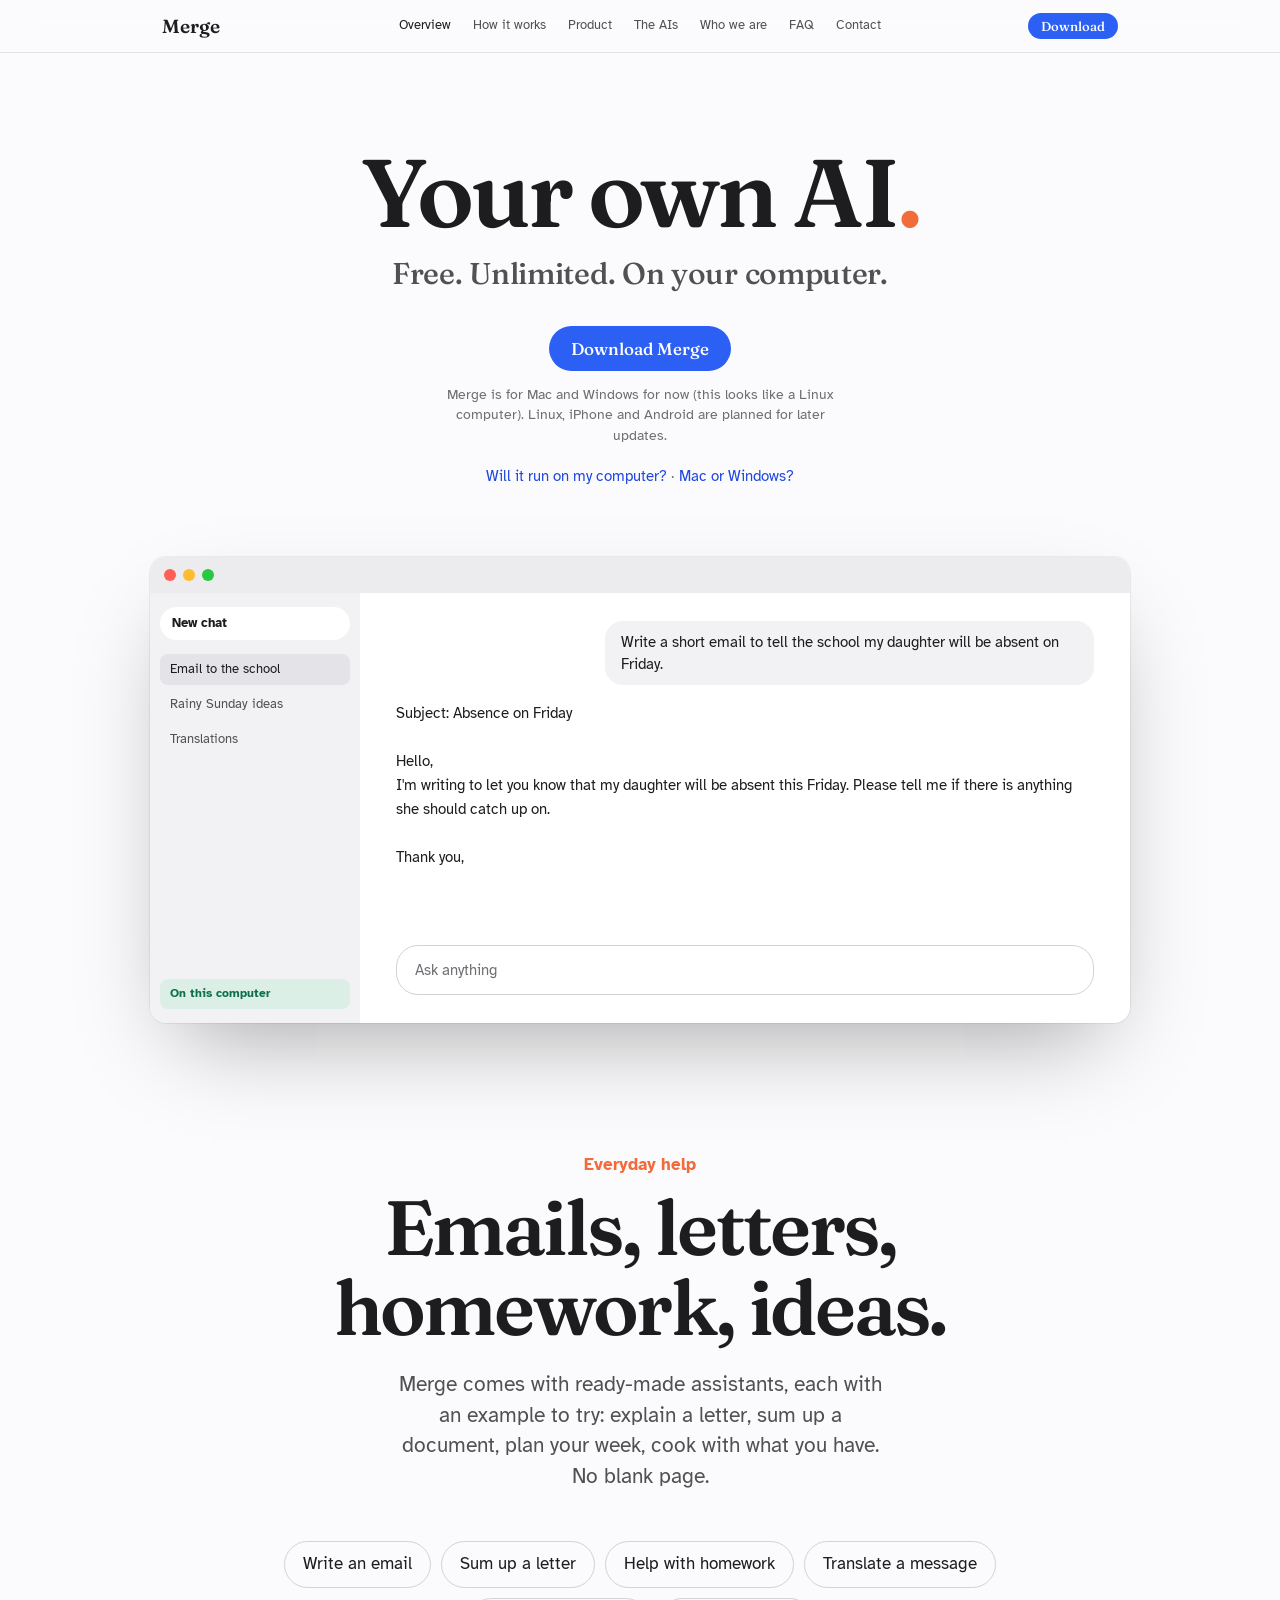
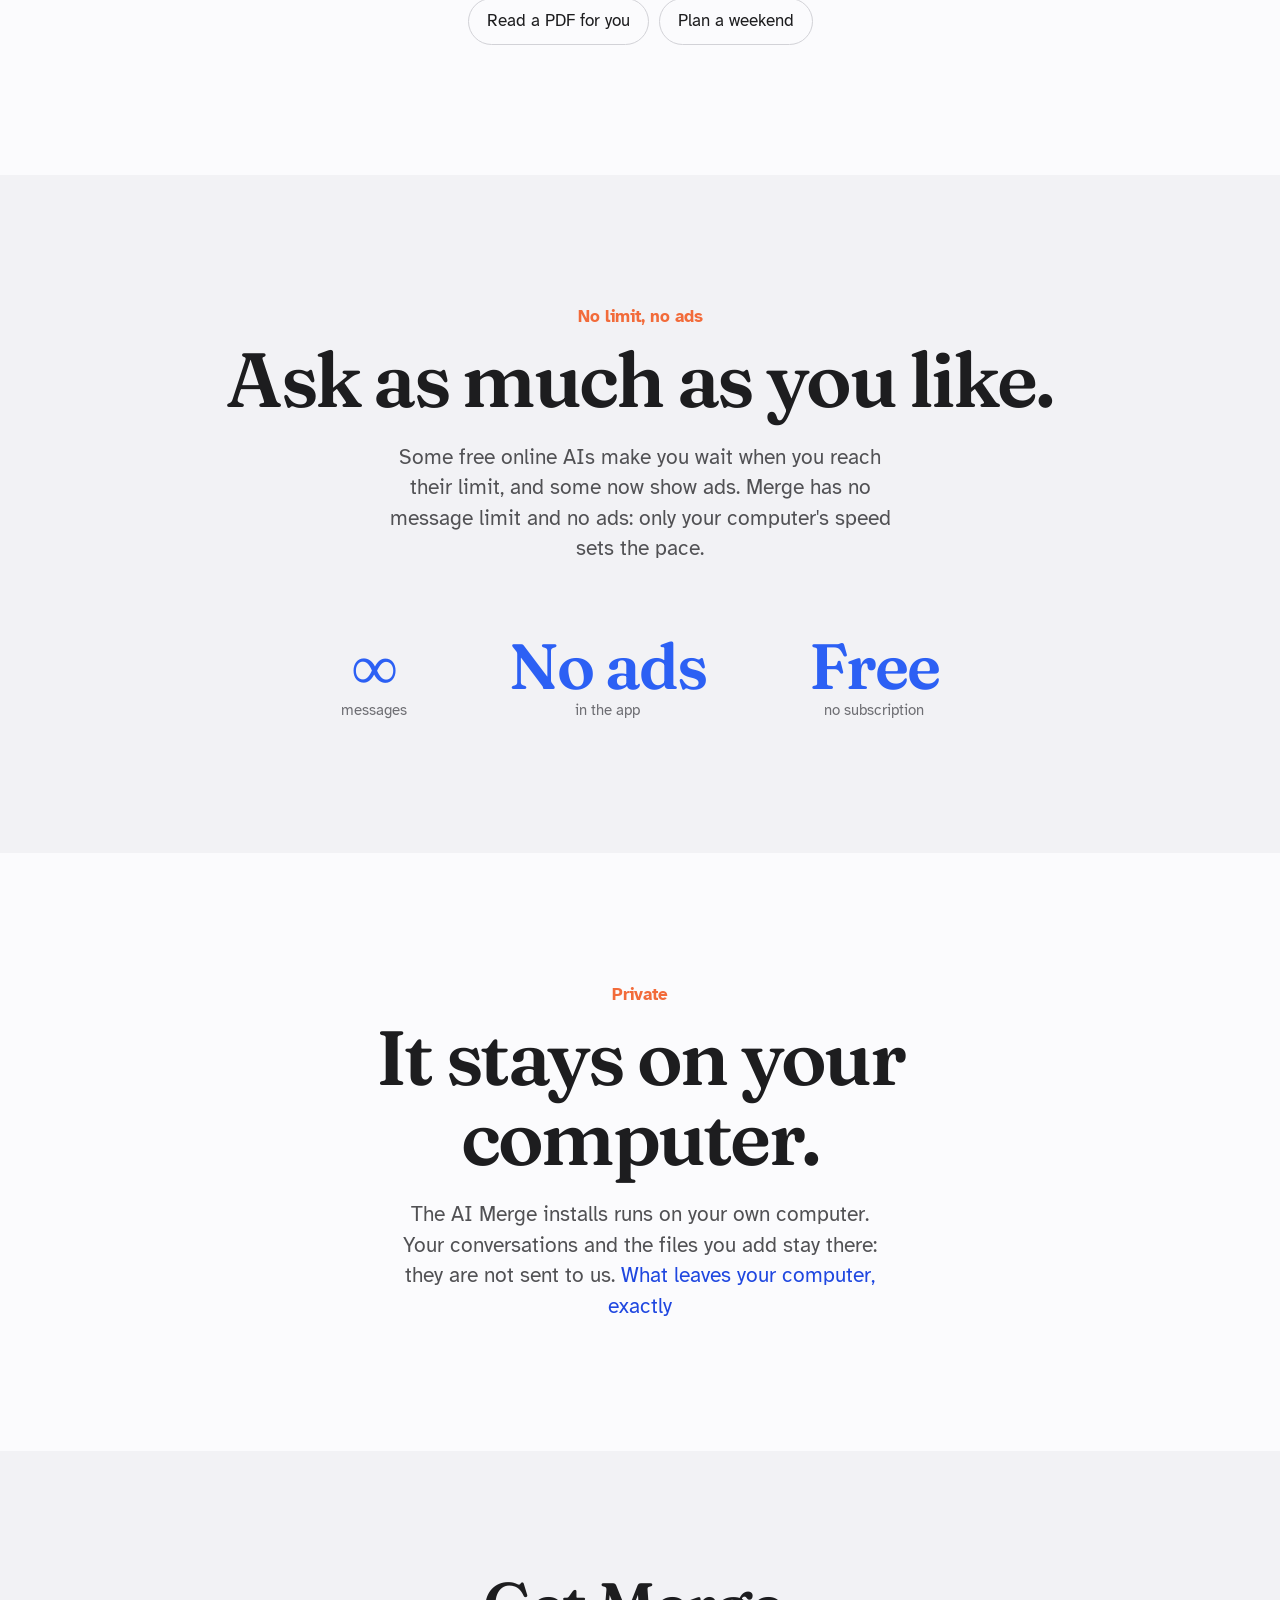
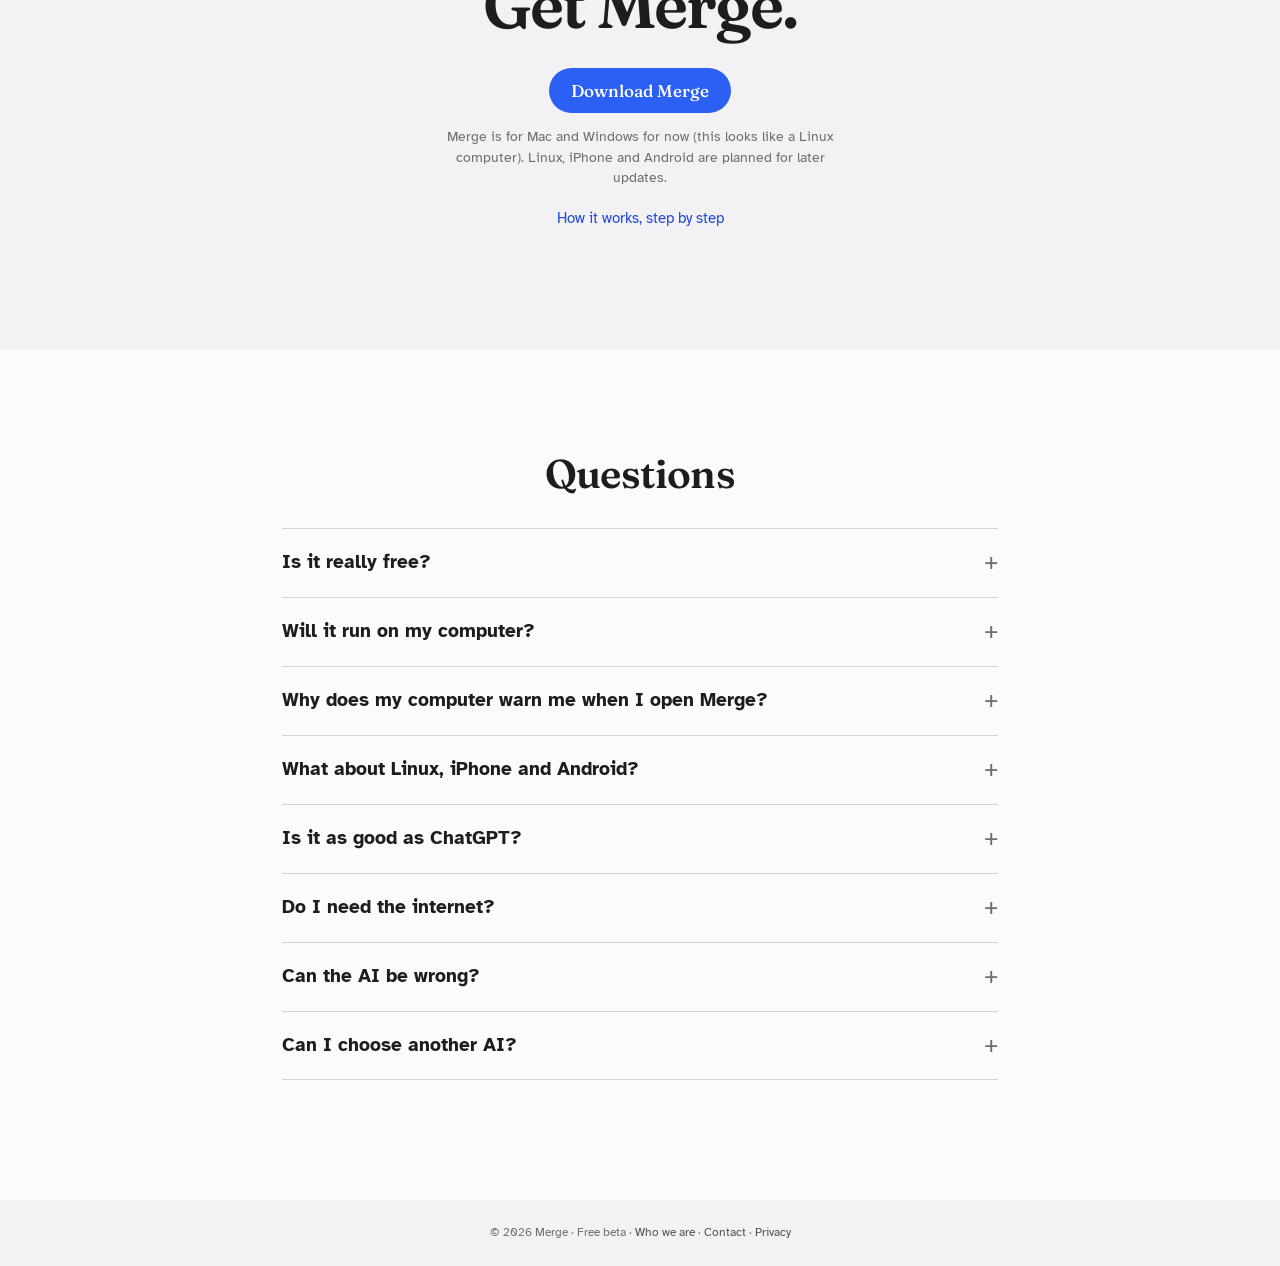
==== commit 5c5d1d64: "Add files via upload" ====
--- a/Site/index.html
+++ b/Site/index.html
@@ -4,20 +4,21 @@
 <meta charset="utf-8">
 <meta name="viewport" content="width=device-width, initial-scale=1, viewport-fit=cover">
 <title>Merge · Your own AI</title>
-<meta name="description" content="Merge puts a free AI on your Mac. It checks your Mac, suggests the AI that suits it, and installs it. No subscription, no message limit.">
+<meta name="description" content="Merge puts a free AI on your Mac or Windows PC. It checks your computer, suggests the AI that suits it, and installs it. No subscription, no message limit.">
 <link rel="icon" type="image/png" sizes="32x32" href="marque/icone-m-32.png">
 <link rel="icon" type="image/png" sizes="180x180" href="marque/icone-m-180.png">
 <link rel="icon" href="marque/icone-m.svg" type="image/svg+xml">
 <link rel="shortcut icon" href="marque/icone-m.ico">
-<link rel="apple-touch-icon" href="marque/apple-touch-icon.png?v=202610221938">
-<link rel="stylesheet" href="base.css?v=202610221938">
-<link rel="stylesheet" href="style.css?v=202610221938">
-<link rel="stylesheet" href="programme.css?v=202610221938">
+<link rel="apple-touch-icon" href="marque/apple-touch-icon.png?v=202610222039">
+<link rel="stylesheet" href="base.css?v=202610222039">
+<link rel="stylesheet" href="style.css?v=202610222039">
+<link rel="stylesheet" href="programme.css?v=202610222039">
 </head>
 <body>
 <a class="saut" href="#contenu">Skip to content</a>
 <header class="barre">
   <div class="barre-in">
+        <button type="button" class="menu-tel" aria-expanded="false" aria-controls="menu-tel" aria-label="Menu"><span></span><span></span><span></span></button>
     <a class="marque" href="#accueil" aria-label="Merge, home">Merge</a>
     <nav class="liens" aria-label="Site">
       <a href="#accueil">Overview</a>
@@ -28,8 +29,20 @@
       <a href="#accueil" data-ancre="faq">FAQ</a>
       <a href="#contact">Contact</a>
     </nav>
-    <a class="btn petit" href="#installer" data-telecharger>Download</a>
-  </div>
+    <div class="barre-droite">
+      <a class="btn petit" href="#installer" data-telecharger>Download</a>
+    </div>
+  </div>
+  <nav class="menu-tel-liste" id="menu-tel" aria-label="Site" hidden>
+    <a href="#accueil">Overview</a>
+    <a href="#comment">How it works</a>
+    <a href="#produit">Product</a>
+    <a href="#ia">The AIs</a>
+    <a href="#nous">Who we are</a>
+    <a href="#accueil" data-ancre="faq">FAQ</a>
+    <a href="#contact">Contact</a>
+    <a href="#confidentialite">Privacy</a>
+  </nav>
 </header>
 
 <main id="contenu">
@@ -37,17 +50,17 @@
 <section id="vue-accueil" class="vue" data-titre="Your own AI" aria-label="Home page">
   <div class="hero">
     <h1>Your own AI<span class="point">.</span></h1>
-    <p class="sous">Free. Unlimited. On your Mac.</p>
+    <p class="sous">Free. Unlimited. On your computer.</p>
     <div><a class="btn" href="#installer" data-telecharger>Download Merge</a></div>
     <p class="detecte" data-detecte></p>
-    <p class="liens-hero"><a href="#accueil" data-ancre="faq">Will it run on my Mac?</a> · <a href="#telecharger">Not on a Mac?</a></p>
+    <p class="liens-hero"><a href="#accueil" data-ancre="faq">Will it run on my computer?</a> · <a href="#telecharger">Mac or Windows?</a></p>
   </div>
 
   <div class="vitrine apparait">
-    <div class="fenetre" role="img" aria-label="The Merge app: a chat where the AI answers on your own Mac">
+    <div class="fenetre" role="img" aria-label="The Merge app: a chat where the AI answers on your own computer">
       <div class="f-barre"><i></i><i></i><i></i></div>
       <div class="f-corps">
-        <div class="f-cote"><b>New chat</b><span class="on">Email to the school</span><span>Rainy Sunday ideas</span><span>Translations</span><em>On this Mac</em></div>
+        <div class="f-cote"><b>New chat</b><span class="on">Email to the school</span><span>Rainy Sunday ideas</span><span>Translations</span><em>On this computer</em></div>
         <div class="f-fil"><div class="f-moi">Write a short email to tell the school my daughter will be absent on Friday.</div>
           <div class="f-ia">Subject: Absence on Friday
 
@@ -72,14 +85,14 @@
   <section class="bande grise apparait" aria-labelledby="t-limite">
     <p class="eti">No limit, no ads</p>
     <h2 id="t-limite">Ask as much as you like.</h2>
-        <p>Some free online AIs make you wait when you reach their limit, and some now show ads. Merge has no message limit and no ads: only your Mac's speed sets the pace.</p>
+        <p>Some free online AIs make you wait when you reach their limit, and some now show ads. Merge has no message limit and no ads: only your computer's speed sets the pace.</p>
     <div class="chiffres"><div><b>∞</b><span>messages</span></div><div><b>No ads</b><span>in the app</span></div><div><b>Free</b><span>no subscription</span></div></div>
   </section>
 
   <section class="bande apparait" aria-labelledby="t-maison">
     <p class="eti">Private</p>
-    <h2 id="t-maison">It stays on your Mac.</h2>
-    <p>The AI Merge installs runs on your own Mac. Your conversations and the files you add stay there: they are not sent to us. <a href="#confidentialite">What leaves your Mac, exactly</a></p>
+    <h2 id="t-maison">It stays on your computer.</h2>
+    <p>The AI Merge installs runs on your own computer. Your conversations and the files you add stay there: they are not sent to us. <a href="#confidentialite">What leaves your computer, exactly</a></p>
   </section>
 
   <section class="telecharger grise" id="obtenir" aria-labelledby="t-fin">
@@ -92,13 +105,13 @@
   <section class="faq" id="faq" aria-labelledby="t-faq">
     <h2 id="t-faq">Questions</h2>
     <details><summary>Is it really free?</summary><p>Yes. Merge is free, and so are the AIs it installs: open AIs, free to use, made by companies and research labs such as Mistral AI, Google or IBM. No subscription, no ads.</p></details>
-    <details><summary>Will it run on my Mac?</summary><p>Merge needs macOS 14 Sonoma or later, on a Mac with an Apple chip or an Intel chip. When you open Merge, click “Check my Mac”: it tells you, in plain words, what will be quick and what will be slow. 8 GB of memory or more is recommended.</p></details>
-    <details><summary>Why does my Mac warn me when I open Merge?</summary><p>Because Merge is a free beta and we haven't paid for Apple's developer program yet ($99 a year), so Apple hasn't checked it. Your Mac then asks you to confirm that you trust it. <a href="#installer">How to open it</a>.</p></details>
-    <details><summary>What about Windows, Linux, iPhone and Android?</summary><p>Merge starts on Mac. Windows, Linux, iPhone and Android are planned for later updates.</p></details>
-    <details><summary>Is it as good as ChatGPT?</summary><p>No: the big online AIs are still better, especially for hard tasks. A free AI on your Mac handles many everyday tasks, and the more memory your Mac has, the better the AI it can run. This is a beta: we are still testing how well each AI does.</p></details>
+    <details><summary>Will it run on my computer?</summary><p>Merge runs on a Mac with macOS 14 Sonoma or later (Apple chip or Intel), and on a PC with Windows 10 or 11 (64-bit, Intel or AMD processor). When you open Merge, click “Check my computer” (on a Mac, “Check my Mac”): it tells you, in plain words, what will be quick and what will be slow. 8 GB of memory or more is recommended.</p></details>
+    <details><summary>Why does my computer warn me when I open Merge?</summary><p>Because Merge is a free beta that is not signed yet: on Mac, we haven't paid for Apple's developer program ($99 a year), and on Windows, for a code-signing certificate. So the first time, your computer asks you to confirm that you trust it. <a href="#installer">How to open it</a>.</p></details>
+    <details><summary>What about Linux, iPhone and Android?</summary><p>Merge starts on Mac and Windows. Linux, iPhone and Android are planned for later updates.</p></details>
+    <details><summary>Is it as good as ChatGPT?</summary><p>No: the big online AIs are still better, especially for hard tasks. A free AI on your computer handles many everyday tasks, and the more memory your computer has, the better the AI it can run. This is a beta: we are still testing how well each AI does.</p></details>
     <details><summary>Do I need the internet?</summary><p>Only to download Merge and its AI. After that, Merge works offline. To get recent information, turn on “Web”: Merge then looks things up for your AI, with your OK, in the sources you choose (encyclopedia, news, science). Without it, the AI only knows what it learned when it was made.</p></details>
     <details><summary>Can the AI be wrong?</summary><p>Yes. Like every AI, it can make mistakes or make things up, and a small AI more often. Check what matters, and don't rely on it for medical, legal or money decisions.</p></details>
-    <details><summary>Can I choose another AI?</summary><p>Yes. Merge suggests one and shows others that fit your Mac, with what each one does. You can change it later too. <a href="#ia">See all the AIs</a>.</p></details>
+    <details><summary>Can I choose another AI?</summary><p>Yes. Merge suggests one and shows others that fit your computer, with what each one does. You can change it later too. <a href="#ia">See all the AIs</a>.</p></details>
   </section>
 </section>
 
@@ -110,18 +123,18 @@
   </div>
   <section class="etapes-detail">
     <div class="etape"><span class="num">1</span><div><h2>You download Merge and open it</h2><p>A small file arrives in your Downloads. Open it.</p></div></div>
-    <div class="etape"><span class="num">2</span><div><h2>You click “Check my Mac”</h2><p>Merge looks at the memory, the chip and the free space, then tells you in plain words what your Mac can do well, and what will be slow.</p></div></div>
-    <div class="etape"><span class="num">3</span><div><h2>You say what you'll use it for</h2><p>Everyday life, studies, coding, work, languages, health: pick one or more. Merge suggests the AI that suits you best on your Mac, and shows a few others, with what each one does and who made it.</p></div></div>
-    <div class="etape"><span class="num">4</span><div><h2>You choose where it goes</h2><p>AIs are big files. Keep them on your Mac or on an external drive.</p></div></div>
-    <div class="etape"><span class="num">5</span><div><h2>You click Install</h2><p>Merge tells you the download size first. It downloads your AI from Hugging Face, the big public library of open AIs, not through our servers, and checks each file so a damaged one is never used. If the connection drops, nothing is lost: click Try again to pick up where it stopped.</p></div></div>
+    <div class="etape"><span class="num">2</span><div><h2>You click “Check my computer”</h2><p>Merge looks at the memory, the processor, the graphics card and the free space, then tells you in plain words what your computer can do well, and what will be slow.</p></div></div>
+    <div class="etape"><span class="num">3</span><div><h2>You say what you'll use it for</h2><p>Everyday life, studies, coding, work, languages, health: pick one or more. Merge suggests the AI that suits you best on your computer, and shows a few others, with what each one does and who made it.</p></div></div>
+    <div class="etape"><span class="num">4</span><div><h2>You choose where it goes</h2><p>AIs are big files. Keep them on your computer or on an external drive.</p></div></div>
+    <div class="etape"><span class="num">5</span><div><h2>You click Install</h2><p>Merge tells you the download size first. It downloads your AI from Hugging Face, the big public library of open AIs, not through our servers (on Windows, also the AI engine, llama.cpp, from GitHub), and checks each file so a damaged one is never used. If the connection drops, nothing is lost: click Try again to pick up where it stopped.</p></div></div>
     <div class="etape"><span class="num">6</span><div><h2>Merge opens</h2><p>Start chatting. As much as you like.</p></div></div>
   </section>
   <section class="bande grise apparait" aria-labelledby="t-vie">
     <p class="eti">Your privacy</p>
     <h2 id="t-vie">What stays, what leaves.</h2>
     <dl class="vie">
-      <div><dt>Your conversations</dt><dd>Stay on your Mac, with the AI Merge installs. The AI runs there, not on our servers.</dd></div>
-      <div><dt>Your files</dt><dd>A PDF or a Word file you add is read on your Mac, never sent to us.</dd></div>
+      <div><dt>Your conversations</dt><dd>Stay on your computer, with the AI Merge installs. The AI runs there, not on our servers.</dd></div>
+      <div><dt>Your files</dt><dd>A PDF or a Word file you add is read on your computer, never sent to us.</dd></div>
       <div><dt>No account</dt><dd>Merge needs no account, and there is no tracking inside the app.</dd></div>
     </dl>
     <p class="config"><a href="#produit" data-vue="produit" data-ancre="vie-privee">See all the privacy settings</a></p>
@@ -136,53 +149,53 @@
   <div class="hero court">
     <p class="eti">Product</p>
     <h1>Everything Merge does<span class="point">.</span></h1>
-    <p class="sous">A tour of Merge before you install it, in plain words. Merge is a free beta: “In the beta” means a feature is in the app you can download, and is only now being tried with real AIs. Merge starts small, on Mac, and grows with each update. For the technical details, open “Where it comes from” under each feature.</p>
+    <p class="sous">A tour of Merge before you install it, in plain words. Merge is a free beta: “In the beta” means a feature is in the app you can download, and is only now being tried with real AIs. Merge starts small, on Mac and Windows, and grows with each update. For the technical details, open “Where it comes from” under each feature.</p>
   </div>
   <section class="pf-groupe"><div class="pf-dedans">
     <h2 class="produit-groupe">Getting started</h2>
     <div class="pf-vedette">
-      <div class="pf"><p class="pf-etat pf-pret">In the beta</p><h3>What will you use it for?</h3><p class="pf-texte">Tell Merge what you need: everyday life, studies, coding, work, languages, health. It suggests the AI that fits your Mac and your needs best.</p><details class="pf-expert"><summary>Where it comes from</summary><p>Each answer gives points to AIs whose strengths match (writing, documents, code, translation, reasoning). The suggestion is our estimate: we have not measured the AIs ourselves yet.</p></details></div>
+      <div class="pf"><p class="pf-etat pf-pret">In the beta</p><h3>What will you use it for?</h3><p class="pf-texte">Tell Merge what you need: everyday life, studies, coding, work, languages, health. It suggests the AI that fits your computer and your needs best.</p><details class="pf-expert"><summary>Where it comes from</summary><p>Each answer gives points to AIs whose strengths match (writing, documents, code, translation, reasoning). The suggestion is our estimate: we have not measured the AIs ourselves yet.</p></details></div>
       <div class="pf-visuel" aria-hidden="true"><div class="fenetre maquette"><div class="f-barre"><i></i><i></i><i></i></div><div class="mq-corps"><p class="mq-titre">What will you use Merge for?</p>
         <div class="mq-puces"><span class="choisi">Everyday life</span><span>Studies</span><span>Coding</span><span>Work</span><span class="choisi">Languages</span><span>Health and fitness</span></div>
         <p class="mq-note">Suggested for you: an AI that writes well and translates.</p></div></div></div>
     </div>
     <div class="pf-liste">
-      <div class="pf"><p class="pf-etat pf-pret">In the beta</p><h3>Merge sets everything up</h3><p class="pf-texte">Merge looks at your Mac, suggests the AI that should suit it best, and installs it once you agree. You can still pick another one. <a href="#comment">Step by step</a></p><details class="pf-expert"><summary>Where it comes from</summary><p>In the app, Merge reads the memory (RAM), the chip and the free disk space from the system. On the website, the preview uses an example Mac.</p><p>The AI files (GGUF format) come straight from Hugging Face, the public library of open AIs, at a fixed version, never through our servers. Each file is checked with its SHA-256 fingerprint. The AI is run by llama.cpp, an open-source engine (MIT license).</p></details></div>
+      <div class="pf"><p class="pf-etat pf-pret">In the beta</p><h3>Merge sets everything up</h3><p class="pf-texte">Merge looks at your computer, suggests the AI that should suit it best, and installs it once you agree. You can still pick another one. <a href="#comment">Step by step</a></p><details class="pf-expert"><summary>Where it comes from</summary><p>In the app, Merge reads the memory (RAM), the chip or processor, the graphics card and the free disk space from the system. On the website, the preview uses an example computer.</p><p>The AI files (GGUF format) come straight from Hugging Face, the public library of open AIs, at a fixed version, never through our servers. Each file is checked with its SHA-256 fingerprint. The AI is run by llama.cpp, an open-source engine (MIT license): built into the Mac app, and downloaded from GitHub by the Windows app when you click Install (fingerprint checked too).</p></details></div>
     </div>
   </div></section>
   <section class="pf-groupe grise"><div class="pf-dedans">
     <h2 class="produit-groupe">Chatting with your AI</h2>
     <div class="pf-vedette">
-      <div class="pf"><p class="pf-etat pf-pret">In the beta</p><h3>Your documents, with page numbers</h3><p class="pf-texte">Add a PDF or a Word file of a few pages to your question. The AI is asked to answer from it, to give the page it used, and to tell you when the document doesn't say.</p><details class="pf-expert"><summary>Where it comes from</summary><p>PDF and Word (.docx) files, and plain text files, are read inside the app, on your Mac, with no added library. PDF text is split into pages (Word files have no pages, so the AI gives the file name), and the AI is instructed to cite them: a small AI may not always do it. Scanned PDFs (pictures of pages with no text inside) can't be read yet. In this beta, the AI keeps about 8,000 “tokens” in mind (roughly 5 pages of text): a longer document is refused with a clear message.</p></details></div>
+      <div class="pf"><p class="pf-etat pf-pret">In the beta</p><h3>Your documents, with page numbers</h3><p class="pf-texte">Add a PDF or a Word file of a few pages to your question. The AI is asked to answer from it, to give the page it used, and to tell you when the document doesn't say.</p><details class="pf-expert"><summary>Where it comes from</summary><p>PDF and Word (.docx) files, and plain text files, are read inside the app, on your computer, with no added library. PDF text is split into pages (Word files have no pages, so the AI gives the file name), and the AI is instructed to cite them: a small AI may not always do it. Scanned PDFs (pictures of pages with no text inside) can't be read yet. In this beta, the AI keeps about 8,000 “tokens” in mind (roughly 5 pages of text): a longer document is refused with a clear message.</p></details></div>
       <div class="pf-visuel" aria-hidden="true"><div class="fenetre maquette"><div class="f-barre"><i></i><i></i><i></i></div><div class="mq-corps mq-chat"><p class="mq-fichier">lease.pdf · 4 pages</p>
         <p class="mq-moi">When does the lease end, and what notice do I have to give?</p>
         <div class="mq-ia"><p><span>The lease ends on 30 June 2027.</span> <span class="mq-page">p. 3</span></p><p><span>Three months' notice, by registered letter.</span> <span class="mq-page">p. 4</span></p></div></div></div></div>
     </div>
     <div class="pf-liste">
-      <div class="pf"><p class="pf-etat pf-pret">In the beta</p><h3>No message limit</h3><p class="pf-texte">Ask as many questions as you like. The only limit is the speed of your Mac.</p><details class="pf-expert"><summary>Where it comes from</summary><p>Your chats are saved on your Mac, never on our servers. You can rename, search, download (Markdown) or delete them, edit a message, or ask for a new answer.</p></details></div>
+      <div class="pf"><p class="pf-etat pf-pret">In the beta</p><h3>No message limit</h3><p class="pf-texte">Ask as many questions as you like. The only limit is the speed of your computer.</p><details class="pf-expert"><summary>Where it comes from</summary><p>Your chats are saved on your computer, never on our servers. You can rename, search, download (Markdown) or delete them, edit a message, or ask for a new answer.</p></details></div>
       <div class="pf"><p class="pf-etat pf-pret">In the beta</p><h3>Settings that fit each AI</h3><p class="pf-texte">Faster or more careful answers, short or long. With Merge's own AI engine, you only see the settings your AI can really use.</p><details class="pf-expert"><summary>Where it comes from</summary><p>Merge asks the engine what the AI can do (llama.cpp: its chat template and memory size; Ollama: its capabilities) and sends only matching parameters (temperature, max_tokens, reasoning_effort or chat_template_kwargs). With LM Studio or Jan, Merge can only guess from the AI's name, so all the choices stay visible. When a chat is too long for the AI's memory, the oldest messages are left out, and Merge says so.</p></details></div>
-      <div class="pf"><p class="pf-etat pf-pret">In the beta</p><h3>Web search, only if you allow it</h3><p class="pf-texte">Turn on “Web” and choose the kind of sources: all, encyclopedia, news or science and health. Merge looks things up for your AI, and the answer shows its sources. Only a few search words leave your Mac.</p><details class="pf-expert"><summary>Where it comes from</summary><p>The AI never goes on the internet by itself. Your AI first turns your question into a few English search words; Merge sends only those words, from your Mac, to the sources you chose: the Wikipedia API, the GDELT Project's news API (headlines of the last 7 days, without the articles), PubMed (the US National Library of Medicine's database of medical and life-science articles) and OpenAlex (an open catalogue of scientific publications). All are official, free, and need no account. The results are given to your AI with your question, and Merge asks it to treat them as text to read, not as orders. If your AI can't pick search words, Merge doesn't search: your question itself is never sent. No key, no account, nothing goes through our servers. Each search is listed in “What leaves this device”.</p></details></div>
+      <div class="pf"><p class="pf-etat pf-pret">In the beta</p><h3>Web search, only if you allow it</h3><p class="pf-texte">Turn on “Web” and choose the kind of sources: all, encyclopedia, news or science and health. Merge looks things up for your AI, and the answer shows its sources. Only a few search words leave your computer.</p><details class="pf-expert"><summary>Where it comes from</summary><p>The AI never goes on the internet by itself. Your AI first turns your question into a few English search words; Merge sends only those words, from your computer, to the sources you chose: the Wikipedia API, the GDELT Project's news API (headlines of the last 7 days, without the articles), PubMed (the US National Library of Medicine's database of medical and life-science articles) and OpenAlex (an open catalogue of scientific publications). All are official, free, and need no account. The results are given to your AI with your question, and Merge asks it to treat them as text to read, not as orders. If your AI can't pick search words, Merge doesn't search: your question itself is never sent. No key, no account, nothing goes through our servers. Each search is listed in “What leaves this device”.</p></details></div>
       <div class="pf"><p class="pf-etat pf-pret">In the beta</p><h3>Assistants for beginners</h3><p class="pf-texte">Not sure what to ask? Thirteen ready-made assistants, each with an example to try: explain a letter, sum up a document, plan your week, cook with what you have…</p><details class="pf-expert"><summary>Where it comes from</summary><p>Each assistant is a set of instructions written by Merge and given to your AI before your question. Nothing is downloaded.</p></details></div>
     </div>
   </div></section>
   <section class="pf-groupe" id="vie-privee"><div class="pf-dedans">
     <h2 class="produit-groupe">Privacy and control</h2>
     <div class="pf-vedette">
-      <div class="pf"><p class="pf-etat pf-pret">In the beta</p><h3>A log of every connection the chat makes</h3><p class="pf-texte">See, in plain words, every time Merge's chat window connects to something: on your Mac, or on the internet.</p><details class="pf-expert"><summary>Where it comes from</summary><p>Every network request of the chat window is logged with its exact address and sorted by where it went (green: this device, orange: internet). What you send is never kept, only the address. You choose how long the log is kept, and you can download it (JSON). AI downloads are not listed in it yet on Mac.</p></details></div>
+      <div class="pf"><p class="pf-etat pf-pret">In the beta</p><h3>A log of every connection the chat makes</h3><p class="pf-texte">See, in plain words, every time Merge's chat window connects to something: on your computer, or on the internet.</p><details class="pf-expert"><summary>Where it comes from</summary><p>Every network request of the chat window is logged with its exact address and sorted by where it went (green: this device, orange: internet). What you send is never kept, only the address. You choose how long the log is kept, and you can download it (JSON). AI downloads are listed in it on Windows, not yet on Mac.</p></details></div>
       <div class="pf-visuel" aria-hidden="true"><div class="fenetre maquette"><div class="f-barre"><i></i><i></i><i></i></div><div class="mq-corps"><p class="mq-titre">What leaves this device</p>
         <p class="mq-journal"><span class="pt vert"></span><span class="mq-lieu">On this device</span><span>The AI answered your question</span></p>
         <p class="mq-journal"><span class="pt vert"></span><span class="mq-lieu">On this device</span><span>Merge checked which AI is running</span></p>
         <p class="mq-journal"><span class="pt vert"></span><span class="mq-lieu">On this device</span><span>The AI wrote an answer</span></p></div></div></div>
     </div>
     <div class="pf-liste">
-      <div class="pf"><p class="pf-etat pf-pret">In the beta</p><h3>Your data, your choice</h3><p class="pf-texte">Download your chats, delete them all, or delete the installed AI to free its space, whenever you want. No ads, no subscription, no account.</p><details class="pf-expert"><summary>Where it comes from</summary><p>“Download everything” gives a file (JSON) with all your chats; “Delete all chats” erases them from your Mac.</p></details></div>
+      <div class="pf"><p class="pf-etat pf-pret">In the beta</p><h3>Your data, your choice</h3><p class="pf-texte">Download your chats, delete them all, or delete the installed AI to free its space, whenever you want. No ads, no subscription, no account.</p><details class="pf-expert"><summary>Where it comes from</summary><p>“Download everything” gives a file (JSON) with all your chats; “Delete all chats” erases them from your computer.</p></details></div>
     </div>
   </div></section>
   <section class="pf-groupe grise" id="plus-tard"><div class="pf-dedans">
     <h2 class="produit-groupe">Coming in an update</h2>
     <p class="pf-texte">These are built or planned, but not in the first version of Merge. They will come one by one, each checked before it reaches you.</p>
     <div class="pf-liste">
-      <div class="pf"><p class="pf-etat pf-prevu">Coming in an update</p><h3>Windows, Linux, iPhone and Android</h3><p class="pf-texte">Merge starts on Mac. The other devices come next.</p></div>
+      <div class="pf"><p class="pf-etat pf-prevu">Coming in an update</p><h3>Linux, iPhone and Android</h3><p class="pf-texte">Merge starts on Mac and Windows. The other devices come next.</p></div>
       <div class="pf"><p class="pf-etat pf-prevu">Coming in an update</p><h3>More languages</h3><p class="pf-texte">Merge is in English for now. French and Spanish come next.</p></div>
       <div class="pf"><p class="pf-etat pf-prevu">Coming in an update</p><h3>Images, Excel and PowerPoint</h3><p class="pf-texte">Ask a question about a photo with an AI that can see, and add spreadsheets and slides to your questions.</p></div>
       
@@ -206,7 +219,7 @@
   <div class="hero court">
     <p class="eti">The AIs</p>
     <h1>Merge picks one for you<span class="point">.</span></h1>
-    <p class="sous">Here are the free AIs Merge knows, sorted by the Mac they need. You can always choose another one. Some of them can also see images: Merge will use this in an update.</p>
+    <p class="sous">Here are the free AIs Merge knows, sorted by the computer they need: 20 on Mac, and 12 more on Windows for the wide range of PCs. You can always choose another one. Some of them can also see images: Merge will use this in an update.</p>
   </div>
   <div class="ia-barre" role="search">
     <label class="ia-loupe"><span class="cache-ecran">Search the AIs</span><input id="ia-cherche" type="search" placeholder="Search" autocomplete="off"></label>
@@ -242,7 +255,7 @@
     <p>Until then, here is what we can say for sure: Merge needs no account, shows no ads, and doesn't send your conversations or your files to us. If something goes wrong, <a href="#contact">tell us</a>: we read everything.</p>
 
     <h2>Where we're going</h2>
-    <p>Merge starts small: one free AI on your Mac. Then, update after update, we plan to add Windows, Linux, iPhone and Android, more languages, and the features listed in “Coming in an update”. We will always say clearly what works and what doesn't. Two principles will not change: your AI runs on hardware you own, and nothing leaves it without your OK. No subscription, ever.</p>
+    <p>Merge starts small: one free AI on your Mac or Windows PC. Then, update after update, we plan to add Linux, iPhone and Android, more languages, and the features listed in “Coming in an update”. We will always say clearly what works and what doesn't. Two principles will not change: your AI runs on hardware you own, and nothing leaves it without your OK. No subscription, ever.</p>
 
     <h3>A personal AI server for your home</h3>
     <p>Later, we plan for a computer you already have to serve the whole household, each person with their own chats, on their phone too. Then a small box bought once could do the same with a much larger AI, so that even a small phone gets its answers.</p>
@@ -267,7 +280,7 @@
   </div>
   <section class="nous">
     <h2>If something goes wrong</h2>
-    <p>Tell us what you clicked, what you saw, and which Mac you have (Apple menu › About This Mac: the chip, the memory and the macOS version). A screenshot helps a lot.</p>
+    <p>Tell us what you clicked, what you saw, and which computer you have (on a Mac: Apple menu › About This Mac; on Windows: Settings › System › About). A screenshot helps a lot.</p>
     <h2>A security problem?</h2>
     <p>If you think you've found a way to misuse Merge, please write to us before telling anyone else, so we can fix it first. Put “Security” in the subject.</p>
     <h2>What we do with your email</h2>
@@ -278,17 +291,17 @@
 <section id="vue-confidentialite" class="vue" data-titre="Privacy" aria-label="Privacy" hidden>
   <div class="hero court">
     <p class="eti">Privacy</p>
-    <h1>What leaves your Mac<span class="point">.</span></h1>
-    <p class="sous">In short: your conversations and your files stay on your Mac. Here is everything, in plain words.</p>
+    <h1>What leaves your computer<span class="point">.</span></h1>
+    <p class="sous">In short: your conversations and your files stay on your computer. Here is everything, in plain words.</p>
   </div>
   <section class="nous">
     <h2>In the Merge app</h2>
-    <p><b>Your conversations and the files you add</b> stay on your Mac. The AI runs there. They are not sent to us or to anyone else.</p>
+    <p><b>Your conversations and the files you add</b> stay on your computer. The AI runs there. They are not sent to us or to anyone else.</p>
     <p><b>No account, no ads, no tracking.</b> The app doesn't measure what you do in it, and doesn't send us any statistics.</p>
-    <p><b>Downloading the AI.</b> When you click Install, Merge downloads the AI's files straight from Hugging Face, the public library of open AIs, not through us. Like any website, Hugging Face sees your internet address (IP address) when it sends the files. See <a href="https://huggingface.co/privacy" target="_blank" rel="noopener">Hugging Face's privacy policy</a>.</p>
-    <p><b>Web search, only if you turn it on.</b> When “Web” is on (Merge asks your OK the first time), your AI first turns your question into a few search words, and Merge sends only those words, from your Mac, to the sources you chose in the “Web” menu: Wikipedia, the GDELT Project's news database, PubMed and OpenAlex. Like any website, they see the search words and your internet address. See <a href="https://foundation.wikimedia.org/wiki/Policy:Privacy_policy" target="_blank" rel="noopener">Wikipedia</a>, <a href="https://www.gdeltproject.org/about.html" target="_blank" rel="noopener">GDELT</a>, <a href="https://www.nlm.nih.gov/web_policies.html" target="_blank" rel="noopener">PubMed</a> and <a href="https://openalex.org/" target="_blank" rel="noopener">OpenAlex</a>. Your chat and your files are never sent.</p>
+    <p><b>Downloading the AI.</b> When you click Install, Merge downloads the AI's files straight from Hugging Face, the public library of open AIs, not through us (on Windows, also the AI engine, from GitHub). Like any website, they see your internet address (IP address) when they send the files. See <a href="https://huggingface.co/privacy" target="_blank" rel="noopener">Hugging Face's privacy policy</a>.</p>
+    <p><b>Web search, only if you turn it on.</b> When “Web” is on (Merge asks your OK the first time), your AI first turns your question into a few search words, and Merge sends only those words, from your computer, to the sources you chose in the “Web” menu: Wikipedia, the GDELT Project's news database, PubMed and OpenAlex. Like any website, they see the search words and your internet address. See <a href="https://foundation.wikimedia.org/wiki/Policy:Privacy_policy" target="_blank" rel="noopener">Wikipedia</a>, <a href="https://www.gdeltproject.org/about.html" target="_blank" rel="noopener">GDELT</a>, <a href="https://www.nlm.nih.gov/web_policies.html" target="_blank" rel="noopener">PubMed</a> and <a href="https://openalex.org/" target="_blank" rel="noopener">OpenAlex</a>. Your chat and your files are never sent.</p>
     <p><b>The internet otherwise.</b> Merge doesn't connect anywhere else, unless you yourself type the address of another AI program in Settings. In the app, Settings › “What leaves this device” lists every connection the chat window makes.</p>
-    <p><b>Deleting everything.</b> In Settings, “Delete all chats” erases your conversations, and you can delete the installed AI to free its space. Do that before moving Merge to the Trash: the AI is a big file kept apart from the app. A few small settings and log files stay in your Library folder.</p>
+    <p><b>Deleting everything.</b> In Settings, “Delete all chats” erases your conversations, and you can delete the installed AI to free its space. Do that before removing Merge: the AI is a big file kept apart from the app. On Mac, then move Merge to the Trash (a few small settings and log files stay in your Library folder). On Windows, delete the folders %LOCALAPPDATA%\Merge and %APPDATA%\Merge, the “Merge AIs” folder if you put the AIs on another drive, and the “Merge” shortcuts.</p>
     <h2>On this website</h2>
     <p>This website has no account, no ads and no tracking tools. The company that hosts it keeps the usual technical logs of visits (internet address, page, time), as every host does.</p>
     <h2>When you write to us</h2>
@@ -308,40 +321,54 @@
   <div class="hero court">
     <p class="eti">Download</p>
     <h1>Get Merge<span class="point">.</span></h1>
-    <p class="sous">Merge is for Mac for now. Windows, Linux, iPhone and Android are planned for later updates.</p>
-    <div><a class="btn" href="#installer" data-telecharger="choix">Download for Mac</a></div>
-    <p class="config" data-config>Free beta for Mac: macOS 14 or later, Apple chip or Intel. 8 GB of memory or more recommended.</p>
-    <p class="config"><a href="#installer">See what happens when you open Merge</a></p>
+    <p class="sous">Merge is for Mac and Windows for now. Linux, iPhone and Android are planned for later updates.</p>
+    <div class="app-boutons"><a class="btn" href="#installer" data-telecharger="mac">Download for Mac</a><a class="btn" href="#installer" data-telecharger="windows">Download for Windows</a></div>
+    <p class="config">Mac: macOS 14 or later, Apple chip or Intel. Windows: Windows 10 or 11, 64-bit, Intel or AMD processor. 8 GB of memory or more recommended.</p>
   </div>
 </section>
 
 <section id="vue-installer" class="vue" data-titre="Get Merge" aria-label="Get Merge" hidden>
-    <div class="etape-appareil" data-etape-appareil>
+  <div class="etape-appareil" data-etape-appareil>
     <div class="hero court">
       <p class="eti">Get Merge</p>
+      <div class="choix-systeme" role="group" aria-label="Your computer">
+        <button type="button" class="systeme" data-systeme="mac" aria-pressed="true">Mac</button>
+        <button type="button" class="systeme" data-systeme="windows" aria-pressed="false">Windows</button>
+      </div>
       <h1 class="titre-etape" tabindex="-1" data-app-titre>Your Mac<span class="point">.</span></h1>
       <p class="config app-choix" data-app-choix hidden></p>
       <p class="sous" data-app-sous></p>
       <ol class="app-etapes" data-app-etapes></ol>
-      <div class="app-boutons"><a class="btn" href="#installer" data-app-telecharger>Download Merge for Mac</a></div>
+      <div class="app-boutons"><a class="btn" href="#installer" data-app-telecharger>Download Merge</a></div>
       <p class="config" data-app-note></p>
-      <p class="config"><a href="#telecharger">Not on a Mac?</a></p>
     </div>
         <section class="ouvrir-merge" id="ouvrir" aria-labelledby="t-ouvrir">
       <h2 id="t-ouvrir">The first time you open it.</h2>
-      <p class="config">Merge is a free beta that Apple hasn't checked yet (that needs a $99-a-year developer account we don't have yet). So the first time, your Mac asks you to confirm that you trust it. You only do this once.</p>
-      <ol class="app-etapes">
-        <li><span class="num">1</span><span><b>Open the downloaded file</b><small>Merge-Mac-beta.dmg, in your Downloads. Drag Merge into the Applications folder.</small></span></li>
-        <li><span class="num">2</span><span><b>Double-click Merge in Applications</b><small>Your Mac says it can't check Merge. Click Done or Cancel (not Move to Trash).</small></span></li>
-        <li><span class="num">3</span><span><b>Open System Settings › Privacy &amp; Security</b><small>Scroll down to the Security section: next to “Merge was blocked”, click Open Anyway, then confirm with your password. Do it soon after step 2: the button only stays for a while.</small></span></li>
-        <li><span class="num">4</span><span><b>Merge opens</b><small>Click “Check my Mac”. From now on, Merge opens normally.</small></span></li>
-      </ol>
-      <p class="config">On macOS 14 Sonoma, you can instead Control-click Merge in Applications, choose Open, then Open again.</p>
+      <div data-ouvrir="mac">
+        <p class="config">Merge is a free beta that Apple hasn't checked yet (that needs a $99-a-year developer account we don't have yet). So the first time, your Mac asks you to confirm that you trust it. You only do this once.</p>
+        <ol class="app-etapes">
+          <li><span class="num">1</span><span><b>Open the downloaded file</b><small>Merge-Mac-beta.dmg, in your Downloads. Drag Merge into the Applications folder.</small></span></li>
+          <li><span class="num">2</span><span><b>Double-click Merge in Applications</b><small>Your Mac says it can't check Merge. Click Done or Cancel (not Move to Trash).</small></span></li>
+          <li><span class="num">3</span><span><b>Open System Settings › Privacy &amp; Security</b><small>Scroll down to the Security section: next to “Merge was blocked”, click Open Anyway, then confirm with your password. Do it soon after step 2: the button only stays for a while.</small></span></li>
+          <li><span class="num">4</span><span><b>Merge opens</b><small>Click “Check my Mac”. From now on, Merge opens normally.</small></span></li>
+        </ol>
+        <p class="config">On macOS 14 Sonoma, you can instead Control-click Merge in Applications, choose Open, then Open again.</p>
+      </div>
+      <div data-ouvrir="windows" hidden>
+        <p class="config">Merge is a free beta that is not signed with a Windows certificate yet. So the first time, Windows may ask you to confirm that you trust it. Nothing else to install: Python, which Merge uses, is included.</p>
+        <ol class="app-etapes">
+          <li><span class="num">1</span><span><b>Extract the downloaded file</b><small>If your browser says the file isn't commonly downloaded, choose Keep. Then right-click Merge-Windows-beta.zip in your Downloads, choose “Extract All…”, then “Extract”.</small></span></li>
+          <li><span class="num">2</span><span><b>Double-click Merge.cmd</b><small>In the “Merge” folder. If Windows says “Windows protected your PC”, click “More info”, then “Run anyway”. If it then asks whether to run Python (Python Software Foundation), click Run.</small></span></li>
+          <li><span class="num">3</span><span><b>Merge opens in its own window</b><small>Click “Check my computer”, then “Install”: Merge downloads the AI engine (from GitHub) and your AI (from Hugging Face), and checks every file.</small></span></li>
+          <li><span class="num">4</span><span><b>Next time</b><small>Open Merge from the Start menu or the “Merge” shortcut on your desktop.</small></span></li>
+        </ol>
+        <p class="config">Merge opens in a Microsoft Edge window without tabs, like an app; without Edge, in your usual browser. It only listens to this computer. On Windows 11, “Smart App Control” can block programs that are not signed, like this beta: if it does, Merge can't run on that PC yet.</p>
+      </div>
       <p class="config empreinte" data-app-empreinte></p>
     </section>
     <section class="dans-appli" aria-labelledby="t-appli">
       <h2 id="t-appli">Then, inside the app.</h2>
-      <p class="config">This is what the app shows once it's on your Mac. Try it here: nothing is downloaded.</p>
+      <p class="config">This is what the app shows once it's on your computer. Try it here: nothing is downloaded.</p>
       <div class="programme" id="programme"></div>
       <p class="config prog-note"></p>
     </section>
@@ -354,12 +381,12 @@
 <footer class="pied">© 2026 Merge · Free beta · <a href="#nous">Who we are</a> · <a href="#contact">Contact</a> · <a href="#confidentialite">Privacy</a></footer>
 
 
-<script src="telechargement.js?v=202610221938"></script>
-<script src="langues.js?v=202610221938"></script>
-<script src="icones.js?v=202610221938"></script>
-<script src="tailles.js?v=202610221938"></script>
-<script src="donnees.js?v=202610221938"></script>
-<script src="programme.js?v=202610221938"></script>
-<script src="site.js?v=202610221938"></script>
+<script src="telechargement.js?v=202610222039"></script>
+<script src="langues.js?v=202610222039"></script>
+<script src="icones.js?v=202610222039"></script>
+<script src="tailles.js?v=202610222039"></script>
+<script src="donnees.js?v=202610222039"></script>
+<script src="programme.js?v=202610222039"></script>
+<script src="site.js?v=202610222039"></script>
 </body>
 </html>
--- a/Site/style.css
+++ b/Site/style.css
@@ -160,9 +160,7 @@
 
 @media (max-width: 760px) {
   .segment button { padding: 8px 12px; font-size: 14px; }
-  .liens { display: none; }
-  .barre .btn { margin-left: auto; }
-  .hero { padding-top: 60px; }
+    .hero { padding-top: 60px; }
   .f-corps { grid-template-columns: minmax(0, 1fr); height: auto; min-height: 380px; }
   .f-cote { display: none; }
   .f-fil { padding: 18px; }
@@ -225,7 +223,34 @@
 
 .ia-actions { display: flex; flex-direction: column; align-items: flex-end; gap: 6px; }
 
-.barre-in > .btn { grid-column: 3; }
+.barre-droite { grid-column: 3; justify-self: end; display: flex; align-items: center; gap: 10px; }
+
+.menu-tel { display: none; width: 40px; height: 40px; border: 0; border-radius: 10px; background: transparent; cursor: pointer;
+  flex-direction: column; align-items: center; justify-content: center; gap: 5px; padding: 0; color: var(--encre); }
+.menu-tel span { display: block; width: 20px; height: 2px; border-radius: 2px; background: currentColor; transition: transform .2s, opacity .2s; }
+.menu-tel[aria-expanded="true"] span:nth-child(1) { transform: translateY(7px) rotate(45deg); }
+.menu-tel[aria-expanded="true"] span:nth-child(2) { opacity: 0; }
+.menu-tel[aria-expanded="true"] span:nth-child(3) { transform: translateY(-7px) rotate(-45deg); }
+.menu-tel:focus-visible { outline: 2px solid var(--bleu); outline-offset: 2px; }
+.menu-tel-liste { border-top: 1px solid var(--ligne); padding: 6px max(16px, env(safe-area-inset-right)) 14px max(16px, env(safe-area-inset-left)); display: flex; flex-direction: column; }
+.menu-tel-liste[hidden] { display: none; }
+.menu-tel-liste a { padding: 13px 4px; font: 500 19px var(--titre); color: var(--encre); border-bottom: 1px solid var(--ligne); }
+.menu-tel-liste a:last-child { border-bottom: 0; }
+.menu-tel-liste a:hover { text-decoration: none; color: var(--bleu); }
+@media (max-width: 760px) {
+  .barre-in { grid-template-columns: auto 1fr; padding-top: 6px; }
+  .barre-droite { grid-column: 2; grid-row: 1; }
+  .barre-in .liens { grid-column: 1 / -1; grid-row: 2; justify-self: stretch; padding: 2px 0 12px; overflow-x: auto; white-space: nowrap; scrollbar-width: none; }
+  .liens a:first-child { margin-left: auto; } .liens a:last-child { margin-right: auto; }
+}
+@media (max-width: 760px) and (hover: none) { .barre-in { padding-top: 0; grid-template-columns: auto auto 1fr; column-gap: 10px; } .menu-tel { margin-left: -8px; } .barre-droite { grid-column: 3; } }
+@media (max-width: 760px) and (hover: none) { .liens { display: none; } .menu-tel { display: inline-flex; } }
+@media (min-width: 761px), (hover: hover) { .menu-tel-liste { display: none !important; } }
+
+.choix-systeme { display: inline-flex; gap: 4px; padding: 4px; border-radius: 980px; background: var(--fond-2); margin: 0 0 22px; }
+.choix-systeme .systeme { border: 0; border-radius: 980px; padding: 9px 22px; font: 500 16px var(--titre); background: transparent; color: var(--encre-2); cursor: pointer; }
+.choix-systeme .systeme[aria-pressed="true"] { background: var(--fond); color: var(--encre); box-shadow: 0 1px 3px rgba(0,0,0,.12); }
+.choix-systeme .systeme:focus-visible { outline: 2px solid var(--bleu); outline-offset: 2px; }
 
 .ia-barre { max-width: 900px; margin: 0 auto; padding: 14px 22px; display: flex; flex-wrap: wrap; align-items: center; gap: 10px 26px;
   border-top: 1px solid var(--ligne); border-bottom: 1px solid var(--ligne); font-size: 14px; }
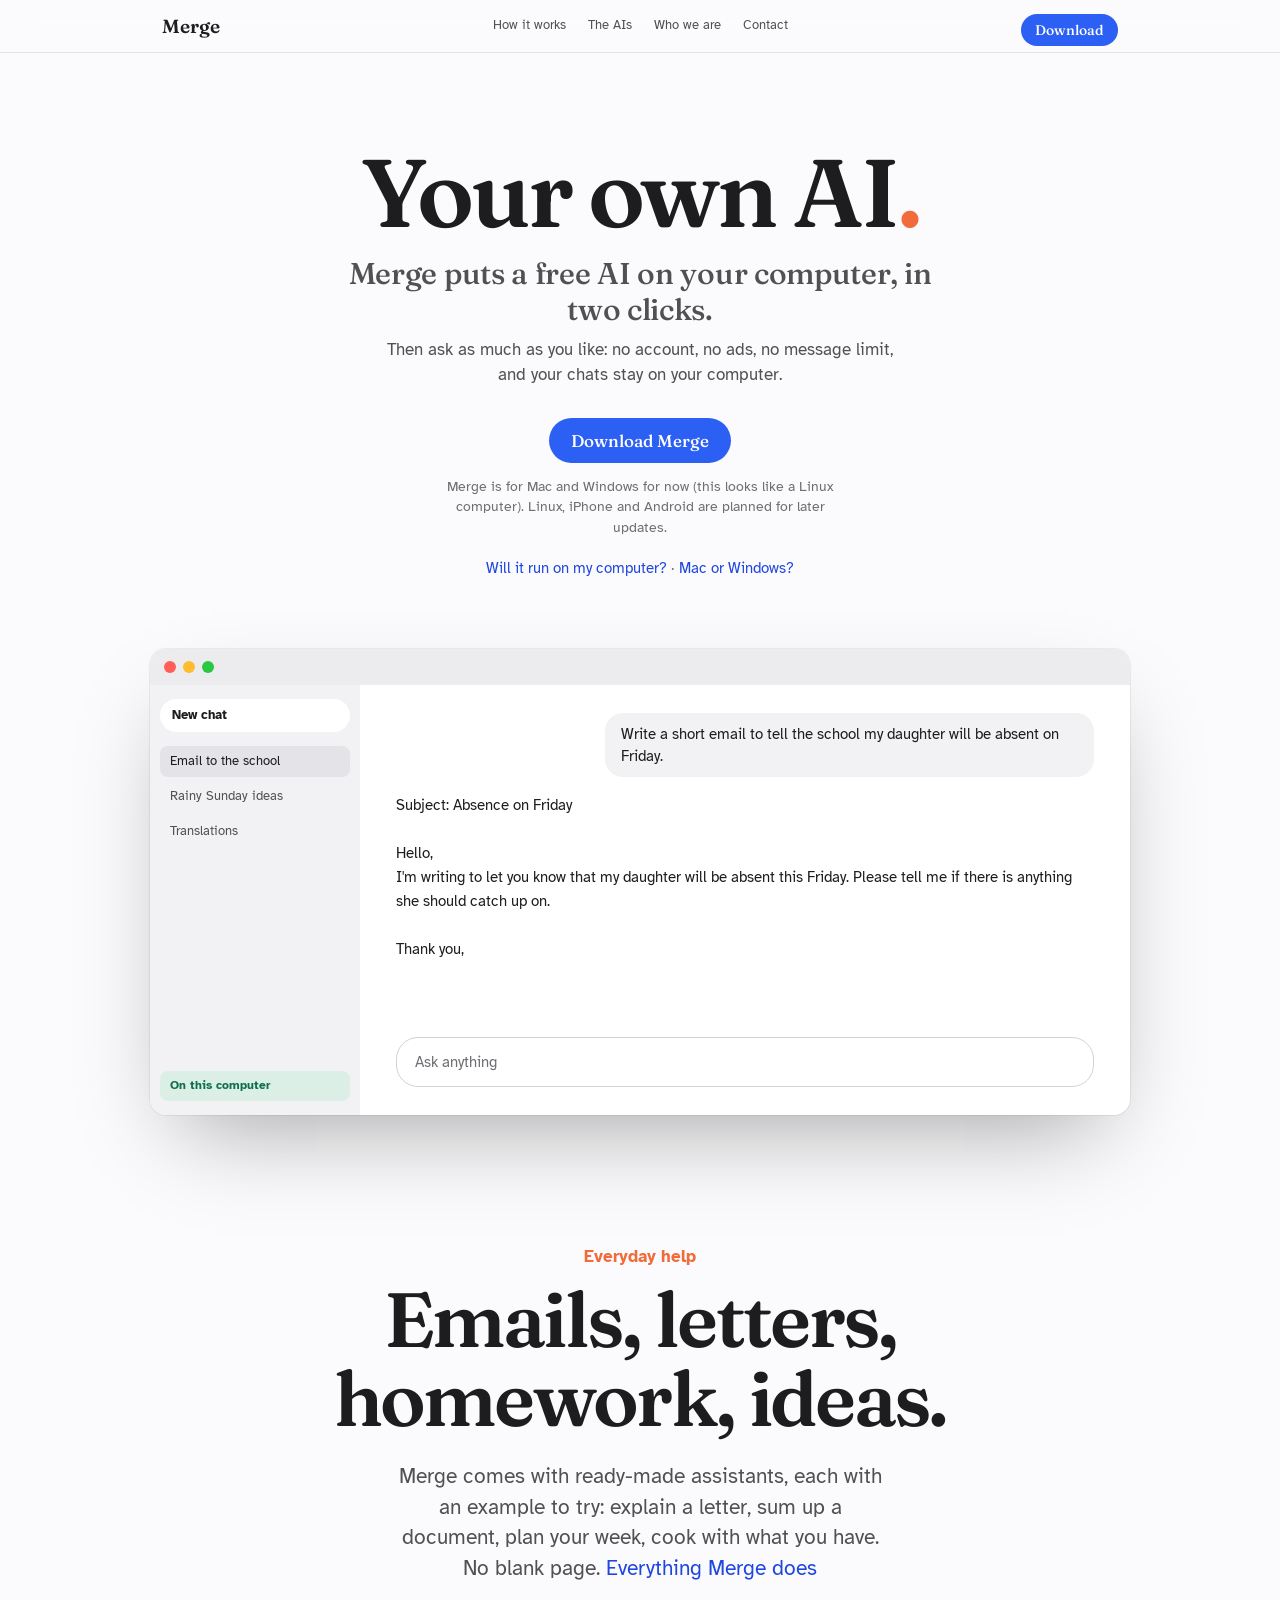
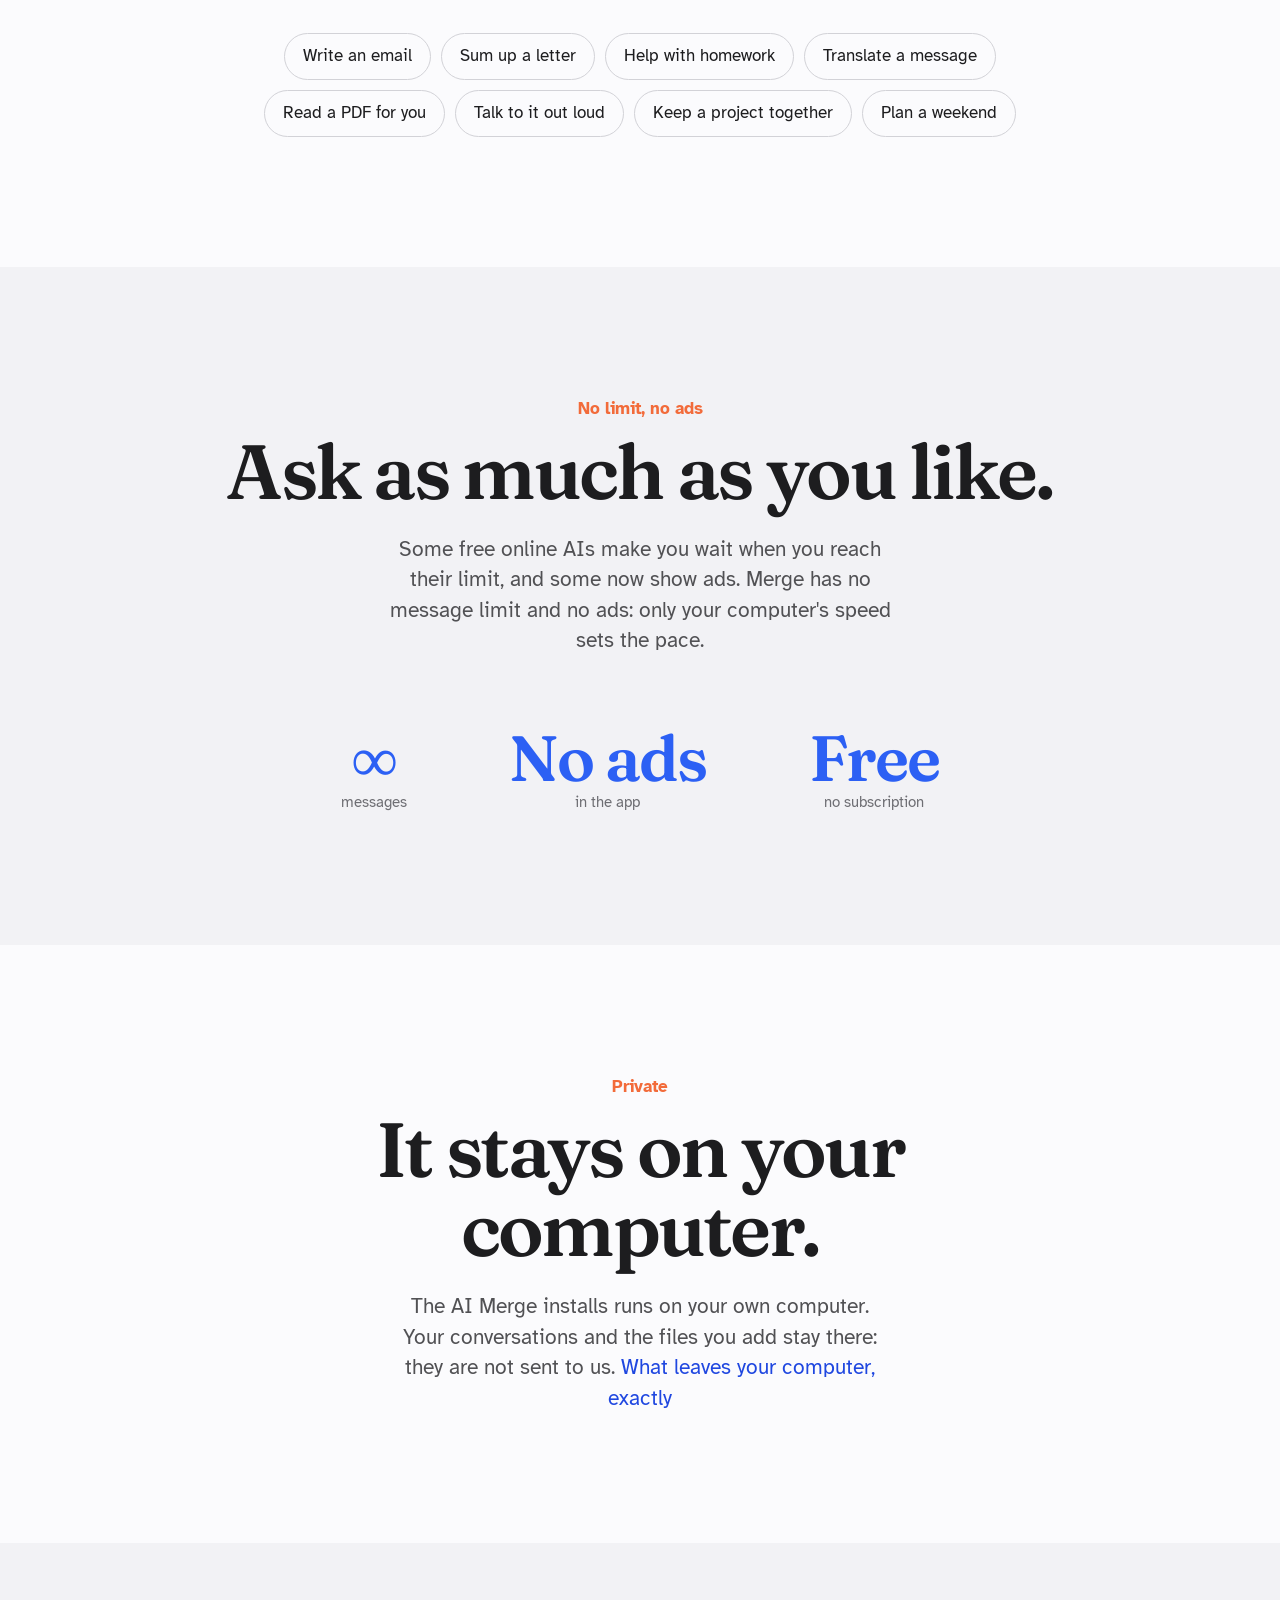
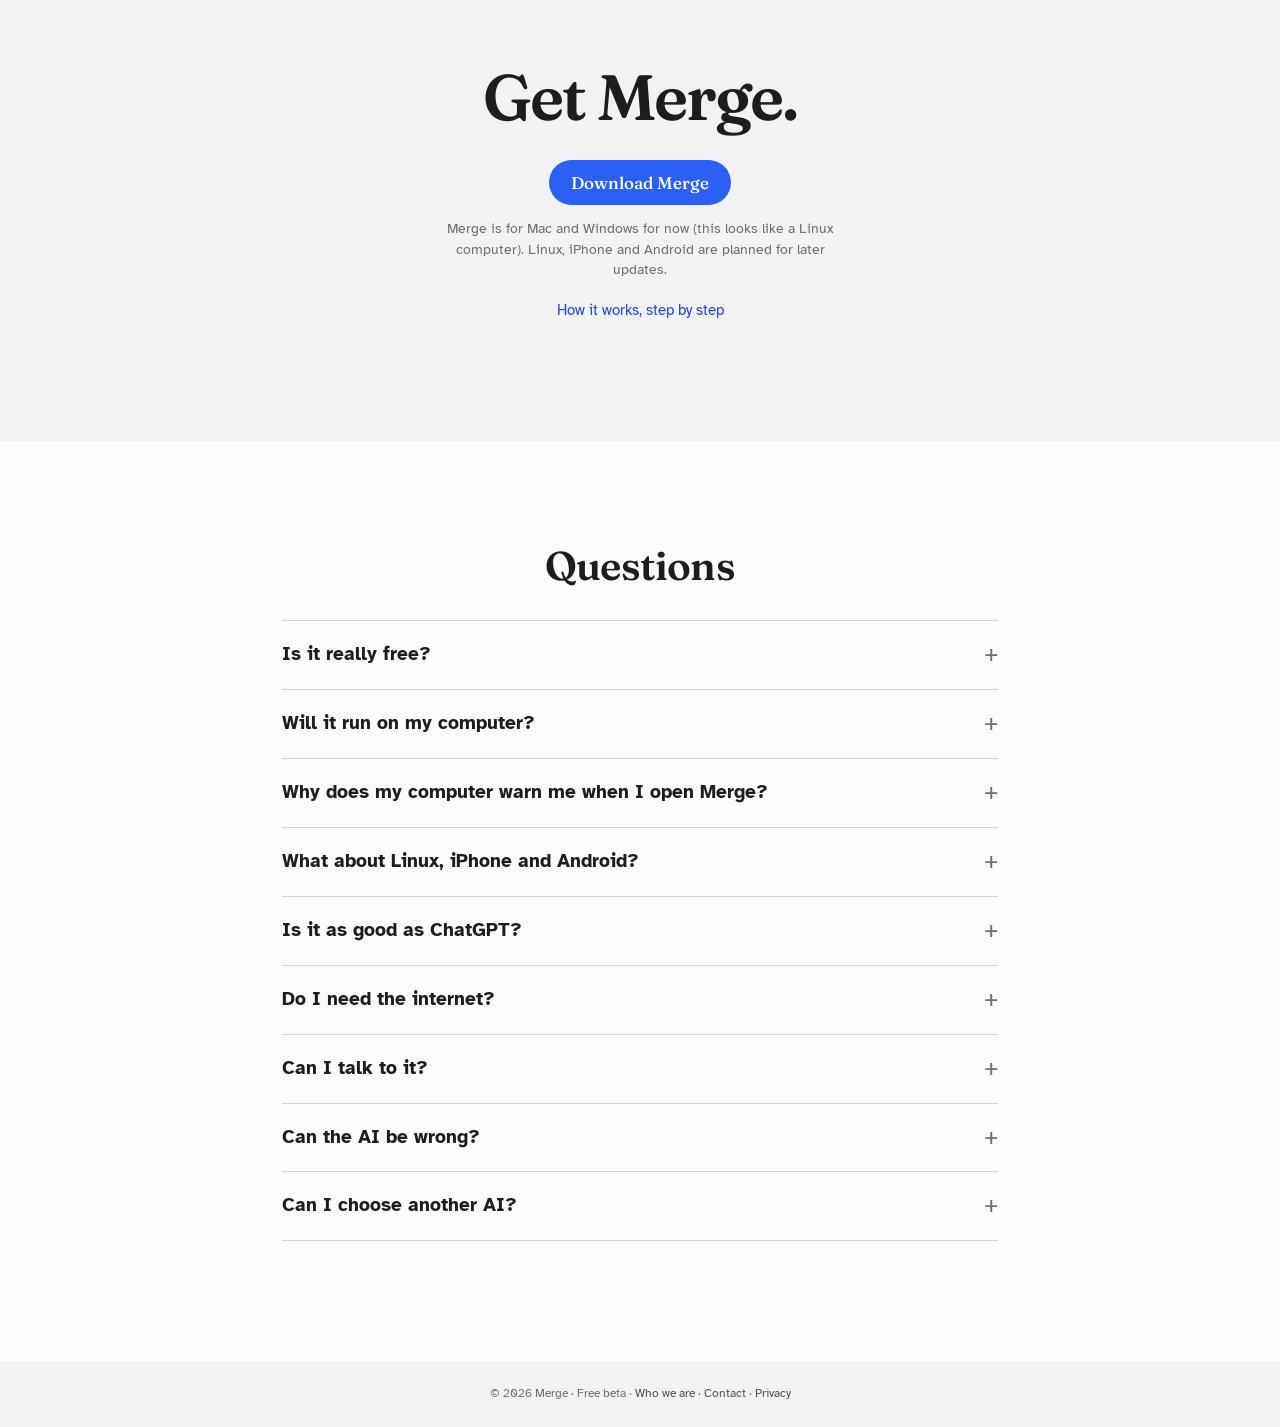
==== commit 735e7564: "Add files via upload" ====
--- a/Site/index.html
+++ b/Site/index.html
@@ -9,10 +9,10 @@
 <link rel="icon" type="image/png" sizes="180x180" href="marque/icone-m-180.png">
 <link rel="icon" href="marque/icone-m.svg" type="image/svg+xml">
 <link rel="shortcut icon" href="marque/icone-m.ico">
-<link rel="apple-touch-icon" href="marque/apple-touch-icon.png?v=202610222039">
-<link rel="stylesheet" href="base.css?v=202610222039">
-<link rel="stylesheet" href="style.css?v=202610222039">
-<link rel="stylesheet" href="programme.css?v=202610222039">
+<link rel="apple-touch-icon" href="marque/apple-touch-icon.png?v=202610250330">
+<link rel="stylesheet" href="base.css?v=202610250330">
+<link rel="stylesheet" href="style.css?v=202610250330">
+<link rel="stylesheet" href="programme.css?v=202610250330">
 </head>
 <body>
 <a class="saut" href="#contenu">Skip to content</a>
@@ -21,12 +21,9 @@
         <button type="button" class="menu-tel" aria-expanded="false" aria-controls="menu-tel" aria-label="Menu"><span></span><span></span><span></span></button>
     <a class="marque" href="#accueil" aria-label="Merge, home">Merge</a>
     <nav class="liens" aria-label="Site">
-      <a href="#accueil">Overview</a>
-      <a href="#comment">How it works</a>
-      <a href="#produit">Product</a>
+            <a href="#comment">How it works</a>
       <a href="#ia">The AIs</a>
       <a href="#nous">Who we are</a>
-      <a href="#accueil" data-ancre="faq">FAQ</a>
       <a href="#contact">Contact</a>
     </nav>
     <div class="barre-droite">
@@ -34,12 +31,9 @@
     </div>
   </div>
   <nav class="menu-tel-liste" id="menu-tel" aria-label="Site" hidden>
-    <a href="#accueil">Overview</a>
     <a href="#comment">How it works</a>
-    <a href="#produit">Product</a>
     <a href="#ia">The AIs</a>
     <a href="#nous">Who we are</a>
-    <a href="#accueil" data-ancre="faq">FAQ</a>
     <a href="#contact">Contact</a>
     <a href="#confidentialite">Privacy</a>
   </nav>
@@ -50,7 +44,8 @@
 <section id="vue-accueil" class="vue" data-titre="Your own AI" aria-label="Home page">
   <div class="hero">
     <h1>Your own AI<span class="point">.</span></h1>
-    <p class="sous">Free. Unlimited. On your computer.</p>
+        <p class="sous">Merge puts a free AI on your computer, in two clicks.</p>
+    <p class="sous-2">Then ask as much as you like: no account, no ads, no message limit, and your chats stay on your computer.</p>
     <div><a class="btn" href="#installer" data-telecharger>Download Merge</a></div>
     <p class="detecte" data-detecte></p>
     <p class="liens-hero"><a href="#accueil" data-ancre="faq">Will it run on my computer?</a> · <a href="#telecharger">Mac or Windows?</a></p>
@@ -76,9 +71,9 @@
     <section class="bande apparait" aria-labelledby="t-usages">
     <p class="eti">Everyday help</p>
     <h2 id="t-usages">Emails, letters, homework, ideas.</h2>
-    <p>Merge comes with ready-made assistants, each with an example to try: explain a letter, sum up a document, plan your week, cook with what you have. No blank page.</p>
+    <p>Merge comes with ready-made assistants, each with an example to try: explain a letter, sum up a document, plan your week, cook with what you have. No blank page. <a href="#produit">Everything Merge does</a></p>
     <ul class="usages">
-      <li>Write an email</li><li>Sum up a letter</li><li>Help with homework</li><li>Translate a message</li><li>Read a PDF for you</li><li>Plan a weekend</li>
+      <li>Write an email</li><li>Sum up a letter</li><li>Help with homework</li><li>Translate a message</li><li>Read a PDF for you</li><li>Talk to it out loud</li><li>Keep a project together</li><li>Plan a weekend</li>
     </ul>
   </section>
 
@@ -105,11 +100,12 @@
   <section class="faq" id="faq" aria-labelledby="t-faq">
     <h2 id="t-faq">Questions</h2>
     <details><summary>Is it really free?</summary><p>Yes. Merge is free, and so are the AIs it installs: open AIs, free to use, made by companies and research labs such as Mistral AI, Google or IBM. No subscription, no ads.</p></details>
-    <details><summary>Will it run on my computer?</summary><p>Merge runs on a Mac with macOS 14 Sonoma or later (Apple chip or Intel), and on a PC with Windows 10 or 11 (64-bit, Intel or AMD processor). When you open Merge, click “Check my computer” (on a Mac, “Check my Mac”): it tells you, in plain words, what will be quick and what will be slow. 8 GB of memory or more is recommended.</p></details>
+    <details><summary>Will it run on my computer?</summary><p>Merge runs on a Mac with macOS 14 Sonoma or later (Apple chip or Intel), and on a PC with Windows 10 or 11 (64-bit, Intel or AMD processor). When you open Merge, it looks at your computer by itself and tells you, in plain words, what will be quick and what will be slow. 8 GB of memory or more is recommended.</p></details>
     <details><summary>Why does my computer warn me when I open Merge?</summary><p>Because Merge is a free beta that is not signed yet: on Mac, we haven't paid for Apple's developer program ($99 a year), and on Windows, for a code-signing certificate. So the first time, your computer asks you to confirm that you trust it. <a href="#installer">How to open it</a>.</p></details>
     <details><summary>What about Linux, iPhone and Android?</summary><p>Merge starts on Mac and Windows. Linux, iPhone and Android are planned for later updates.</p></details>
     <details><summary>Is it as good as ChatGPT?</summary><p>No: the big online AIs are still better, especially for hard tasks. A free AI on your computer handles many everyday tasks, and the more memory your computer has, the better the AI it can run. This is a beta: we are still testing how well each AI does.</p></details>
     <details><summary>Do I need the internet?</summary><p>Only to download Merge and its AI. After that, Merge works offline. To get recent information, turn on “Web”: Merge then looks things up for your AI, with your OK, in the sources you choose (encyclopedia, news, science). Without it, the AI only knows what it learned when it was made.</p></details>
+    <details><summary>Can I talk to it?</summary><p>Yes, on Mac and Windows: click the sound-wave button and talk; it answers with a voice. Your voice is turned into text on your computer and nothing leaves it. A small AI answers faster, so when you say you want to talk, Merge favours a quick one.</p></details>
     <details><summary>Can the AI be wrong?</summary><p>Yes. Like every AI, it can make mistakes or make things up, and a small AI more often. Check what matters, and don't rely on it for medical, legal or money decisions.</p></details>
     <details><summary>Can I choose another AI?</summary><p>Yes. Merge suggests one and shows others that fit your computer, with what each one does. You can change it later too. <a href="#ia">See all the AIs</a>.</p></details>
   </section>
@@ -118,16 +114,15 @@
 <section id="vue-comment" class="vue" data-titre="How it works" aria-label="How it works" hidden>
   <div class="hero court">
     <p class="eti">How it works</p>
-    <h1>Check, choose, install<span class="point">.</span></h1>
+    <h1>Open, continue, install<span class="point">.</span></h1>
     <p class="sous">For the curious: what happens after you click Download.</p>
   </div>
   <section class="etapes-detail">
     <div class="etape"><span class="num">1</span><div><h2>You download Merge and open it</h2><p>A small file arrives in your Downloads. Open it.</p></div></div>
-    <div class="etape"><span class="num">2</span><div><h2>You click “Check my computer”</h2><p>Merge looks at the memory, the processor, the graphics card and the free space, then tells you in plain words what your computer can do well, and what will be slow.</p></div></div>
-    <div class="etape"><span class="num">3</span><div><h2>You say what you'll use it for</h2><p>Everyday life, studies, coding, work, languages, health: pick one or more. Merge suggests the AI that suits you best on your computer, and shows a few others, with what each one does and who made it.</p></div></div>
-    <div class="etape"><span class="num">4</span><div><h2>You choose where it goes</h2><p>AIs are big files. Keep them on your computer or on an external drive.</p></div></div>
-    <div class="etape"><span class="num">5</span><div><h2>You click Install</h2><p>Merge tells you the download size first. It downloads your AI from Hugging Face, the big public library of open AIs, not through our servers (on Windows, also the AI engine, llama.cpp, from GitHub), and checks each file so a damaged one is never used. If the connection drops, nothing is lost: click Try again to pick up where it stopped.</p></div></div>
-    <div class="etape"><span class="num">6</span><div><h2>Merge opens</h2><p>Start chatting. As much as you like.</p></div></div>
+    <div class="etape"><span class="num">2</span><div><h2>Merge looks at your computer by itself</h2><p>The memory, the processor and the free space, read on your computer: nothing is sent anywhere. On the same screen, you can say what you'll use it for (everyday life, studies, coding, work, languages, health, talking out loud, documents, photos), or skip it. Click Continue.</p></div></div>
+    <div class="etape"><span class="num">3</span><div><h2>Merge suggests your AI, and says exactly what it will do</h2><p>The AI that should suit your computer best, what it's good at, its download size, and where it will go. Other AIs, the country they come from and another place (an external drive) are under “Other choices”. If you pick an AI that is too big for your computer, Merge warns you clearly before anything happens: it could freeze your computer.</p></div></div>
+    <div class="etape"><span class="num">4</span><div><h2>You click Install</h2><p>Merge downloads your AI from Hugging Face, the big public library of open AIs, not through our servers (on Windows, also the small program that runs it, llama.cpp, from GitHub), and checks each file so a damaged one is never used. It saves everything in its own folder: your files, settings and other apps are not touched. If the connection drops, nothing is lost: click Try again to pick up where it stopped.</p></div></div>
+    <div class="etape"><span class="num">5</span><div><h2>The chat opens by itself</h2><p>Start chatting. As much as you like.</p></div></div>
   </section>
   <section class="bande grise apparait" aria-labelledby="t-vie">
     <p class="eti">Your privacy</p>
@@ -154,7 +149,7 @@
   <section class="pf-groupe"><div class="pf-dedans">
     <h2 class="produit-groupe">Getting started</h2>
     <div class="pf-vedette">
-      <div class="pf"><p class="pf-etat pf-pret">In the beta</p><h3>What will you use it for?</h3><p class="pf-texte">Tell Merge what you need: everyday life, studies, coding, work, languages, health. It suggests the AI that fits your computer and your needs best.</p><details class="pf-expert"><summary>Where it comes from</summary><p>Each answer gives points to AIs whose strengths match (writing, documents, code, translation, reasoning). The suggestion is our estimate: we have not measured the AIs ourselves yet.</p></details></div>
+      <div class="pf"><p class="pf-etat pf-pret">In the beta</p><h3>What will you use it for?</h3><p class="pf-texte">Tell Merge what you need: everyday life, studies, coding, work, languages, health, talking out loud, and whether you'll give it documents or photos. It suggests the AI that fits your computer and your needs best.</p><details class="pf-expert"><summary>Where it comes from</summary><p>Each answer gives points to AIs whose strengths match (writing, documents, code, translation, reasoning). The suggestion is our estimate: we have not measured the AIs ourselves yet.</p></details></div>
       <div class="pf-visuel" aria-hidden="true"><div class="fenetre maquette"><div class="f-barre"><i></i><i></i><i></i></div><div class="mq-corps"><p class="mq-titre">What will you use Merge for?</p>
         <div class="mq-puces"><span class="choisi">Everyday life</span><span>Studies</span><span>Coding</span><span>Work</span><span class="choisi">Languages</span><span>Health and fitness</span></div>
         <p class="mq-note">Suggested for you: an AI that writes well and translates.</p></div></div></div>
@@ -172,6 +167,11 @@
         <div class="mq-ia"><p><span>The lease ends on 30 June 2027.</span> <span class="mq-page">p. 3</span></p><p><span>Three months' notice, by registered letter.</span> <span class="mq-page">p. 4</span></p></div></div></div></div>
     </div>
     <div class="pf-liste">
+            <div class="pf"><p class="pf-etat pf-pret">In the beta</p><h3>Talk with it out loud</h3><p class="pf-texte">Click the sound-wave button and just talk. Small dots listen, move while the AI thinks, then ripple as it answers with a voice, sentence by sentence; tap them to interrupt. Works with every AI Merge installs, on Mac and Windows.</p><details class="pf-expert"><summary>Where it comes from</summary><p>Your voice is turned into text on your computer (on a Mac, Apple's on-device speech recognition; on Windows, the speech recognition built into Windows), the AI answers as usual, and a voice installed on your computer reads it. Nothing leaves your computer. For a more natural voice, a Mac can use Apple's free “Enhanced” and “Premium” voices.</p></details></div>
+      <div class="pf"><p class="pf-etat pf-pret">In the beta</p><h3>Dictate your questions</h3><p class="pf-texte">Click the microphone, speak, and your words appear in the box. Nothing is sent until you send it.</p><details class="pf-expert"><summary>Where it comes from</summary><p>On a Mac, Apple's speech recognition, set to work on the Mac only; on Windows, the speech recognition built into Windows, which works offline.</p></details></div>
+      <div class="pf"><p class="pf-etat pf-pret">In the beta</p><h3>Show it a photo</h3><p class="pf-texte">Choose “Photos” when you install Merge: it picks an AI that can see. Then add a photo or a screenshot to your question, up to two per message.</p><details class="pf-expert"><summary>Where it comes from</summary><p>The Qwen3.5 AIs can look at pictures with an extra file, downloaded only if you choose Photos (0.2 to 0.9 GB). The photo is made smaller on your computer and read there.</p></details></div>
+            <div class="pf"><p class="pf-etat pf-pret">In the beta</p><h3>Projects</h3><p class="pf-texte">Group chats on the same topic, such as “House renovation” or “Job search”, with instructions and documents the AI reads in every chat of the project. Move any chat into a project from its menu, and archive a chat or a whole project when you're done: it's kept, out of your lists.</p><details class="pf-expert"><summary>Where it comes from</summary><p>Projects, their instructions and their files are kept on your computer, like your chats. The text of each document is read on your computer; keep them short, since a small AI reads only a few pages at a time.</p></details></div>
+      <div class="pf"><p class="pf-etat pf-pret">In the beta</p><h3>Several AIs, switch any time</h3><p class="pf-texte">Keep a small AI for quick answers and a bigger one when you need it: Settings › Your AI shows the AIs on your computer, with “Use this one”.</p><details class="pf-expert"><summary>Where it comes from</summary><p>Each AI stays in its own folder; switching restarts Merge's AI engine with the one you chose. If you pick an AI too big for your computer, Merge warns you clearly before installing it.</p></details></div>
       <div class="pf"><p class="pf-etat pf-pret">In the beta</p><h3>No message limit</h3><p class="pf-texte">Ask as many questions as you like. The only limit is the speed of your computer.</p><details class="pf-expert"><summary>Where it comes from</summary><p>Your chats are saved on your computer, never on our servers. You can rename, search, download (Markdown) or delete them, edit a message, or ask for a new answer.</p></details></div>
       <div class="pf"><p class="pf-etat pf-pret">In the beta</p><h3>Settings that fit each AI</h3><p class="pf-texte">Faster or more careful answers, short or long. With Merge's own AI engine, you only see the settings your AI can really use.</p><details class="pf-expert"><summary>Where it comes from</summary><p>Merge asks the engine what the AI can do (llama.cpp: its chat template and memory size; Ollama: its capabilities) and sends only matching parameters (temperature, max_tokens, reasoning_effort or chat_template_kwargs). With LM Studio or Jan, Merge can only guess from the AI's name, so all the choices stay visible. When a chat is too long for the AI's memory, the oldest messages are left out, and Merge says so.</p></details></div>
       <div class="pf"><p class="pf-etat pf-pret">In the beta</p><h3>Web search, only if you allow it</h3><p class="pf-texte">Turn on “Web” and choose the kind of sources: all, encyclopedia, news or science and health. Merge looks things up for your AI, and the answer shows its sources. Only a few search words leave your computer.</p><details class="pf-expert"><summary>Where it comes from</summary><p>The AI never goes on the internet by itself. Your AI first turns your question into a few English search words; Merge sends only those words, from your computer, to the sources you chose: the Wikipedia API, the GDELT Project's news API (headlines of the last 7 days, without the articles), PubMed (the US National Library of Medicine's database of medical and life-science articles) and OpenAlex (an open catalogue of scientific publications). All are official, free, and need no account. The results are given to your AI with your question, and Merge asks it to treat them as text to read, not as orders. If your AI can't pick search words, Merge doesn't search: your question itself is never sent. No key, no account, nothing goes through our servers. Each search is listed in “What leaves this device”.</p></details></div>
@@ -197,11 +197,11 @@
     <div class="pf-liste">
       <div class="pf"><p class="pf-etat pf-prevu">Coming in an update</p><h3>Linux, iPhone and Android</h3><p class="pf-texte">Merge starts on Mac and Windows. The other devices come next.</p></div>
       <div class="pf"><p class="pf-etat pf-prevu">Coming in an update</p><h3>More languages</h3><p class="pf-texte">Merge is in English for now. French and Spanish come next.</p></div>
-      <div class="pf"><p class="pf-etat pf-prevu">Coming in an update</p><h3>Images, Excel and PowerPoint</h3><p class="pf-texte">Ask a question about a photo with an AI that can see, and add spreadsheets and slides to your questions.</p></div>
-      
-      <div class="pf"><p class="pf-etat pf-prevu">Coming in an update</p><h3>Voice</h3><p class="pf-texte">Listen to the answers and speak your questions.</p></div>
+      <div class="pf"><p class="pf-etat pf-prevu">Coming in an update</p><h3>Excel and PowerPoint</h3><p class="pf-texte">Add spreadsheets and slides to your questions.</p></div>
+      <div class="pf"><p class="pf-etat pf-prevu">Coming in an update</p><h3>AI voices, even more natural</h3><p class="pf-texte">Voices made by AI models (such as Kokoro), that sound closer to a person. They will need a download of a few hundred MB, and use more memory and battery than your computer's own voice.</p></div>
+            <div class="pf"><p class="pf-etat pf-prevu">Coming in an update</p><h3>The AIs people use most</h3><p class="pf-texte">Once many people use Merge: a page with the AIs used most, overall and on computers like yours, and what's trending, to help you choose along with our suggestions. Only from anonymous counts that you agree to share.</p></div>
       <div class="pf"><p class="pf-etat pf-prevu">Coming in an update</p><h3>Packs for your job, and your own assistants</h3><p class="pf-texte">Ready-made helpers for teaching, law, code, care, quotes and invoices…, and assistants you create yourself.</p></div>
-      <div class="pf"><p class="pf-etat pf-prevu">Coming in an update</p><h3>Projects and scheduled requests</h3><p class="pf-texte">Keep chats and files on the same topic together, and have a request sent at a set time.</p></div>
+      <div class="pf"><p class="pf-etat pf-prevu">Coming in an update</p><h3>Scheduled requests</h3><p class="pf-texte">Have a request sent at a set time, for example a summary every morning.</p></div>
       <div class="pf"><p class="pf-etat pf-prevu">Coming in an update</p><h3>Family rules</h3><p class="pf-texte">A profile per child, with rules that fit their age, locked with a parent code.</p></div>
       <div class="pf"><p class="pf-etat pf-prevu">Coming in an update</p><h3>Your computer's AI on your phone</h3><p class="pf-texte">Chat with your computer's AI from your phone, with your chats on all your devices, and folders shared with friends.</p></div>
       <div class="pf"><p class="pf-etat pf-prevu">Coming in an update</p><h3>Lock your chats, and Offline only</h3><p class="pf-texte">Encrypt your chats with a secret phrase, and one switch so the chat never goes on the internet.</p></div>
@@ -242,6 +242,14 @@
     <h2>Hi, I'm Matthew</h2>
     <p>I'm a student with a passion for new technology and artificial intelligence, and I'm building Merge. It started with something I kept seeing: people paying for an AI every month, or putting up with limits and ads, without knowing that excellent AIs are now free, open, and able to run on the computer they already own.</p>
     <p>You don't need AI every day. But there are moments when it makes a real difference: a letter to write, a document to understand, a lesson to revise, a question late at night. My goal is simple: put that help within everyone's reach, whatever their budget and whatever their device.</p>
+
+        <h2>What you can count on today</h2>
+    <ul class="faits">
+      <li><b>Two clicks</b> to install your AI, once Merge is open. Merge tells you what it will download, and where, before anything happens.</li>
+      <li><b>20 free AIs</b> it knows how to install on a Mac, 32 on a Windows PC, from 10 makers, among them Mistral AI, Google, IBM, Microsoft and OpenAI.</li>
+      <li><b>No account, no ads, no message limit.</b> Only your computer's speed sets the pace.</li>
+      <li><b>Your chats and your files stay on your computer.</b> What does leave it, and when, is listed in <a href="#confidentialite">Privacy</a>.</li>
+    </ul>
 
     <h2>What Merge does, and what it doesn't</h2>
     <p>Merge doesn't build AIs. Labs and research teams around the world publish open AIs that anyone may use, each under its own license. Merge finds the one that should suit your device and your needs, by our honest estimate, installs it, then gets out of the way. You can always choose another one, and see who made each AI and where it comes from.</p>
@@ -350,7 +358,7 @@
           <li><span class="num">1</span><span><b>Open the downloaded file</b><small>Merge-Mac-beta.dmg, in your Downloads. Drag Merge into the Applications folder.</small></span></li>
           <li><span class="num">2</span><span><b>Double-click Merge in Applications</b><small>Your Mac says it can't check Merge. Click Done or Cancel (not Move to Trash).</small></span></li>
           <li><span class="num">3</span><span><b>Open System Settings › Privacy &amp; Security</b><small>Scroll down to the Security section: next to “Merge was blocked”, click Open Anyway, then confirm with your password. Do it soon after step 2: the button only stays for a while.</small></span></li>
-          <li><span class="num">4</span><span><b>Merge opens</b><small>Click “Check my Mac”. From now on, Merge opens normally.</small></span></li>
+          <li><span class="num">4</span><span><b>Merge opens</b><small>Click Continue, then Install. From now on, Merge opens normally.</small></span></li>
         </ol>
         <p class="config">On macOS 14 Sonoma, you can instead Control-click Merge in Applications, choose Open, then Open again.</p>
       </div>
@@ -359,7 +367,7 @@
         <ol class="app-etapes">
           <li><span class="num">1</span><span><b>Extract the downloaded file</b><small>If your browser says the file isn't commonly downloaded, choose Keep. Then right-click Merge-Windows-beta.zip in your Downloads, choose “Extract All…”, then “Extract”.</small></span></li>
           <li><span class="num">2</span><span><b>Double-click Merge.cmd</b><small>In the “Merge” folder. If Windows says “Windows protected your PC”, click “More info”, then “Run anyway”. If it then asks whether to run Python (Python Software Foundation), click Run.</small></span></li>
-          <li><span class="num">3</span><span><b>Merge opens in its own window</b><small>Click “Check my computer”, then “Install”: Merge downloads the AI engine (from GitHub) and your AI (from Hugging Face), and checks every file.</small></span></li>
+          <li><span class="num">3</span><span><b>Merge opens in its own window</b><small>Click Continue, then Install: Merge downloads the small program that runs your AI (from GitHub) and your AI (from Hugging Face), and checks every file.</small></span></li>
           <li><span class="num">4</span><span><b>Next time</b><small>Open Merge from the Start menu or the “Merge” shortcut on your desktop.</small></span></li>
         </ol>
         <p class="config">Merge opens in a Microsoft Edge window without tabs, like an app; without Edge, in your usual browser. It only listens to this computer. On Windows 11, “Smart App Control” can block programs that are not signed, like this beta: if it does, Merge can't run on that PC yet.</p>
@@ -381,12 +389,12 @@
 <footer class="pied">© 2026 Merge · Free beta · <a href="#nous">Who we are</a> · <a href="#contact">Contact</a> · <a href="#confidentialite">Privacy</a></footer>
 
 
-<script src="telechargement.js?v=202610222039"></script>
-<script src="langues.js?v=202610222039"></script>
-<script src="icones.js?v=202610222039"></script>
-<script src="tailles.js?v=202610222039"></script>
-<script src="donnees.js?v=202610222039"></script>
-<script src="programme.js?v=202610222039"></script>
-<script src="site.js?v=202610222039"></script>
+<script src="telechargement.js?v=202610250330"></script>
+<script src="langues.js?v=202610250330"></script>
+<script src="icones.js?v=202610250330"></script>
+<script src="tailles.js?v=202610250330"></script>
+<script src="donnees.js?v=202610250330"></script>
+<script src="programme.js?v=202610250330"></script>
+<script src="site.js?v=202610250330"></script>
 </body>
 </html>
--- a/Site/style.css
+++ b/Site/style.css
@@ -359,3 +359,8 @@
   .sd-msg { background: #3a3a3c; color: #f5f5f7; } .sd-msg.ia { border-color: #48484a; background: transparent; }
 }
 @media (max-width: 560px) { .schema-distant { grid-template-columns: minmax(0, 1fr); } .sd-ordi { max-width: 260px; margin: 0 auto; width: 100%; } .sd-trait { width: 2px; height: 40px; margin: 0 0 12px; background: repeating-linear-gradient(180deg, var(--bleu) 0 7px, transparent 7px 12px); } .sd-trait::after { right: auto; left: 50%; top: auto; bottom: -12px; transform: translateX(-50%); border-left: 7px solid transparent; border-right: 7px solid transparent; border-top: 12px solid var(--bleu); border-bottom: 0; } }
+
+.hero .sous:has(+ .sous-2) { margin-bottom: 10px; max-width: 30ch; }
+.hero .sous-2 { font-size: 17px; color: var(--encre-2); margin: 0 auto 30px; max-width: 46ch; }
+.nous .faits { list-style: none; padding: 0; margin: 0 0 28px; display: grid; gap: 10px; }
+.nous .faits li { padding: 12px 16px; border-radius: 12px; background: var(--fond-2); }
--- a/Site/programme.css
+++ b/Site/programme.css
@@ -114,3 +114,53 @@
 
 .entete { text-align: left; }
 .entete h2, .entete p { text-align: left; }
+
+.accueil-entete { margin-bottom: 14px; }
+.verif.compacte { display: flex; flex-wrap: wrap; gap: 6px 18px; margin: 0 0 22px; padding: 12px 14px; border-radius: 12px; background: var(--fond-2); }
+.verif.compacte li { display: flex; gap: 7px; align-items: center; padding: 0; border: 0; font-size: 14px; color: var(--encre-2); }
+.verif.compacte li:last-child { border: 0; }
+.verif.compacte li .val { opacity: 1; color: var(--encre); font-weight: 600; }
+.verif.compacte li b { font-weight: 400; color: var(--encre-2); }
+.verif.compacte .rond { width: 18px; height: 18px; }
+.verif.compacte .fait .rond .ico { width: 11px; height: 11px; }
+.q-titre { font: 600 16px var(--texte); margin: 0 0 10px; }
+.q-titre small { display: block; font-weight: 400; color: var(--encre-2); font-size: 14px; margin-top: 2px; }
+.fen-corps .p-langues { margin: 16px 0 0; font-size: 13px; color: var(--gris); text-align: center; }
+.fen-corps .p-langues [aria-current] { color: var(--encre-2); font-weight: 600; }
+.fen-btns .btn { min-width: 120px; }
+#p-suite, #p-installer { font-size: 16px; padding: 12px 26px; }
+
+.carte-ia { border: 1px solid var(--bleu); box-shadow: inset 0 0 0 1px var(--bleu); background: var(--bleu-doux); border-radius: 14px; padding: 16px 18px 6px; margin: 0 0 16px; }
+.carte-ia .carte-nom { margin: 0 0 4px; font-size: 18px; display: flex; gap: 8px; align-items: center; flex-wrap: wrap; }
+.carte-ia .quoi { margin: 0 0 6px; color: var(--encre-2); font-size: 14.5px; }
+.carte-ia .pour { margin: 0 0 4px; font-size: 13px; color: var(--ok); font-weight: 600; }
+.carte-ia .infos { margin: 0 0 12px; font-size: 13px; color: var(--encre-2); }
+.carte-ia .peut { margin-bottom: 12px; font-size: 14.5px; }
+
+.rassure { background: var(--ok-fond); border-radius: 12px; padding: 14px 16px 10px; margin: 0 0 18px; font-size: 14px; }
+.rassure-titre { display: flex; gap: 8px; align-items: center; font-weight: 700; margin: 0 0 8px; color: var(--encre); }
+.rassure .ico { color: var(--ok); width: 18px; height: 18px; flex: none; }
+.rassure ol { margin: 0; padding-left: 22px; display: grid; gap: 6px; color: var(--encre); }
+.rassure ol li.petit { list-style: none; margin-left: -22px; color: var(--encre-2); font-size: 13px; margin-top: 4px; }
+.rassure.court { display: flex; gap: 10px; align-items: flex-start; padding: 12px 14px; margin: -8px 0 16px; }
+.rassure.court .ico { margin-top: 1px; }
+
+.autres { margin: 18px 0 0; border-top: 1px solid var(--ligne); padding-top: 12px; font-size: 14px; }
+.autres > summary { cursor: pointer; font-weight: 600; color: var(--lien); list-style-position: inside; }
+.autres[open] > summary { margin-bottom: 12px; }
+.autres .prefs label { display: flex; gap: 8px; align-items: center; margin: 8px 0; }
+
+.alerte.danger { border: 2px solid var(--crit); }
+.alerte.danger b { display: block; margin-bottom: 4px; }
+.alerte .compris { display: flex; gap: 8px; align-items: flex-start; margin-top: 10px; font-weight: 600; cursor: pointer; }
+.alerte .compris input { margin-top: 3px; width: 17px; height: 17px; accent-color: var(--crit); }
+.btn.risque { background: var(--crit); }
+.btn.petit { font-size: 14px; padding: 7px 14px; margin-top: 8px; }
+.alerte.ok { background: var(--ok-fond); }
+.alerte.ok .ico { color: var(--ok); }
+@media (max-width: 520px) { .fen-btns { flex-wrap: wrap; } .fen-btns .btn { flex: 1; } }
+
+.voix-choix { border: 1px solid var(--ligne); border-radius: 12px; padding: 14px 16px 10px; margin: 0 0 16px; font-size: 14px; }
+.voix-choix .rassure-titre .ico { color: var(--lien); width: 18px; height: 18px; }
+.voix-choix ul { margin: 0 0 8px; padding-left: 20px; display: grid; gap: 6px; }
+.voix-choix small { display: block; color: var(--encre-2); font-size: 13px; }
